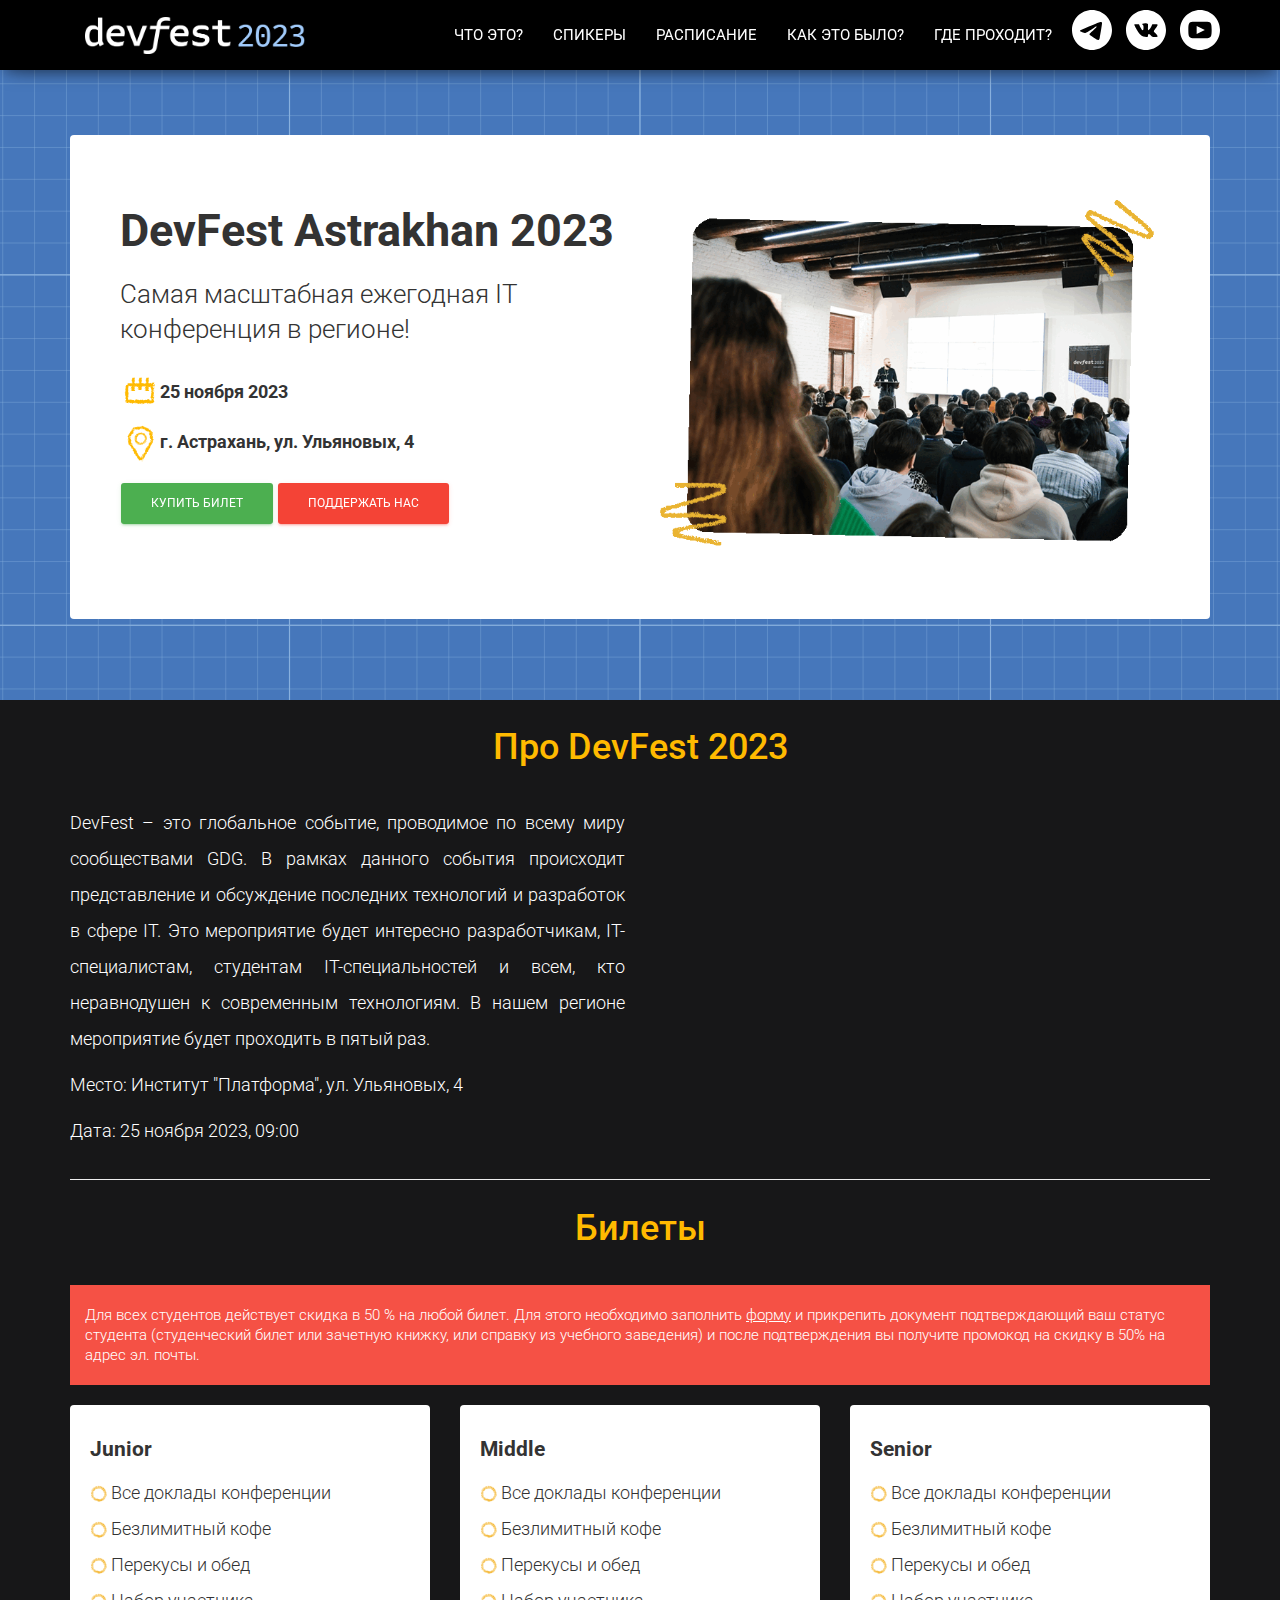
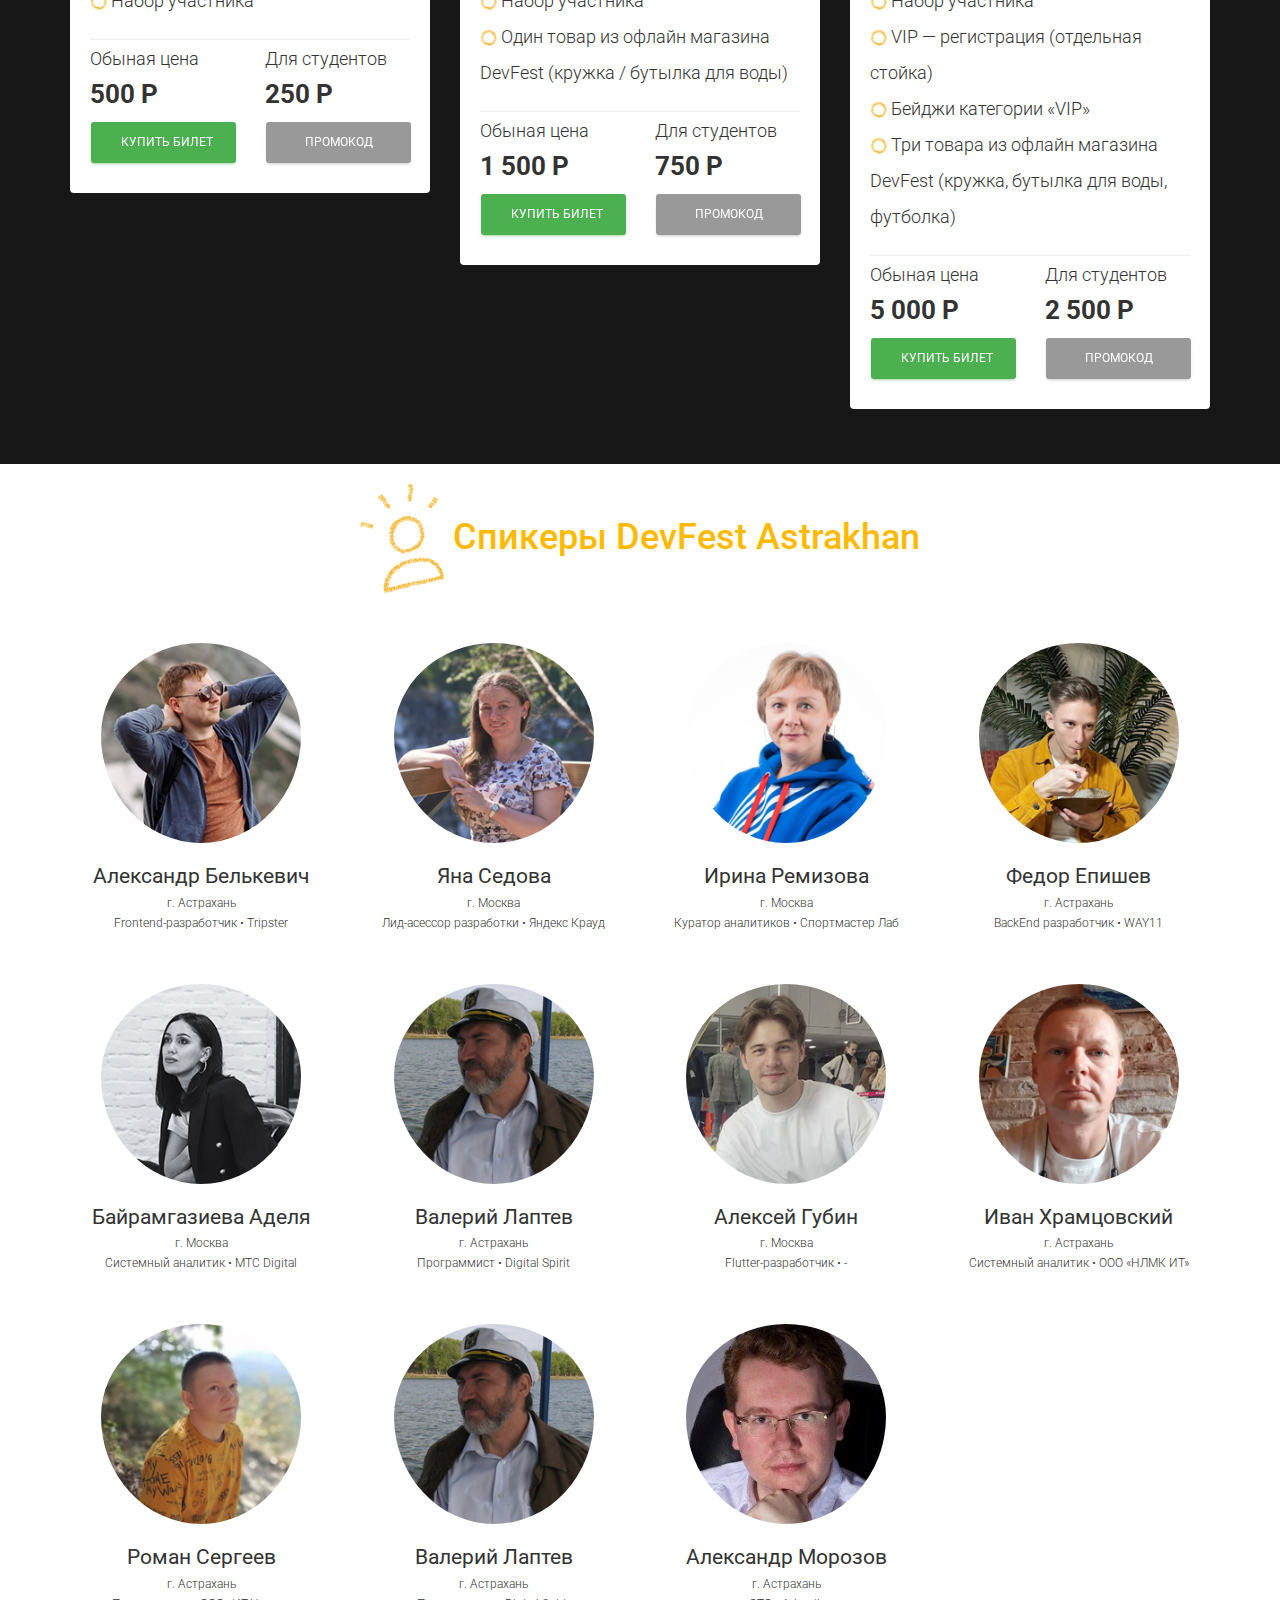
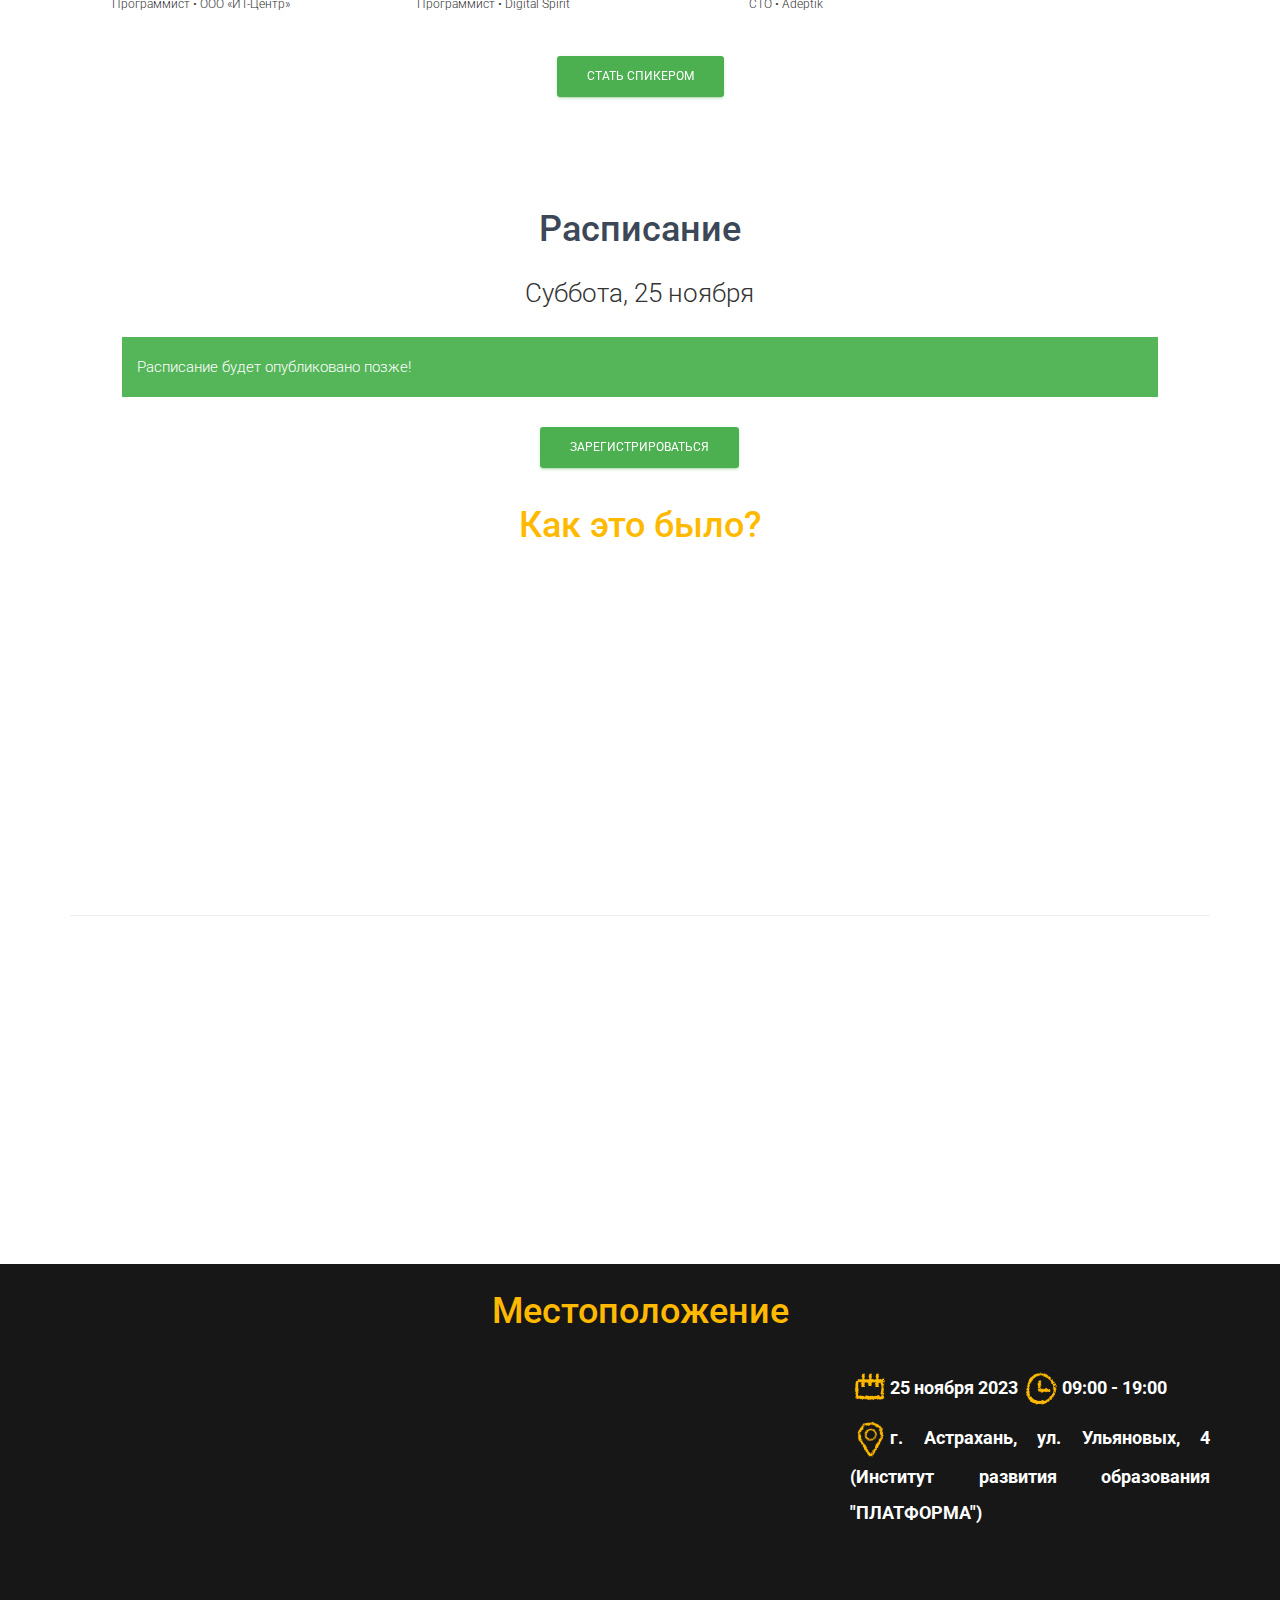
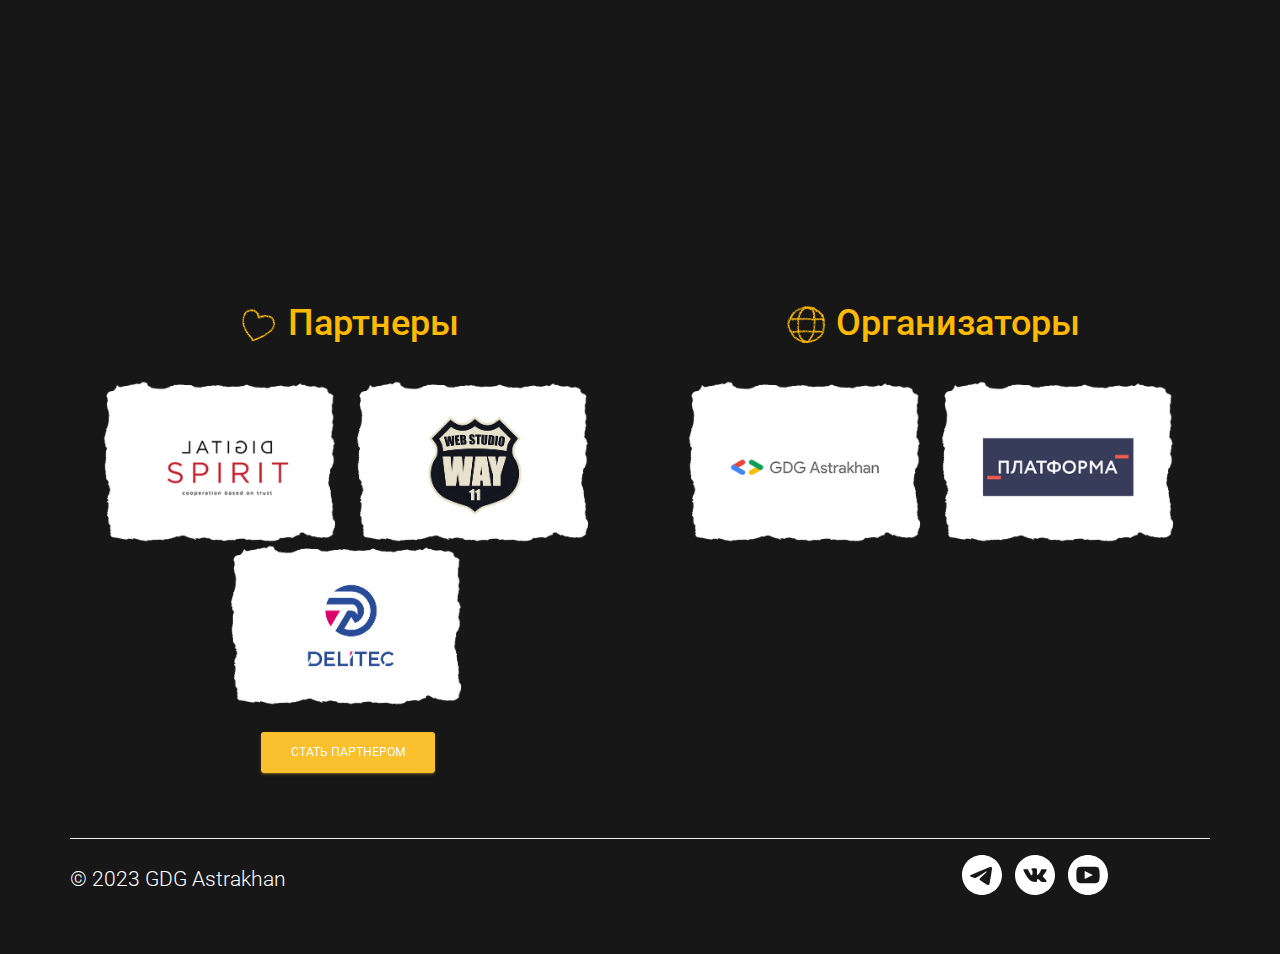
==== index.html @ 465f43df "init" ====
<!doctype html>
<html lang="ru">
   <head>
      <meta charset="utf-8" />
      <link rel="shortcut icon" sizes="32x32" href="assets/img/icons/favicon.ico">
      <meta http-equiv="X-UA-Compatible" content="IE=edge,chrome=1" />
      <meta http-equiv="Cache-Control" content="no-cache, no-store, must-revalidate" />
      <meta http-equiv="Pragma" content="no-cache" />
      <meta http-equiv="Expires" content="0" />
      <title>DevFest Astrakhan 2023 | GDG Astrakhan</title>
      <meta content='width=device-width, initial-scale=1.0, maximum-scale=1.0, user-scalable=0' name='viewport' />
      <!--     Fonts and icons     -->
      <link rel="stylesheet" href="https://fonts.googleapis.com/icon?family=Material+Icons" />
      <link rel="stylesheet" type="text/css" href="https://fonts.googleapis.com/css?family=Roboto:300,400,500,700" />
      <!-- CSS Files -->
      <link href="assets/css/bootstrap.min.css" rel="stylesheet" />
      <link href="assets/css/material-kit.css" rel="stylesheet"/>
      <link href="assets/css/style.css" rel="stylesheet" />

      <!-- Yandex.Metrika counter -->
      <script type="text/javascript" >
         (function(m,e,t,r,i,k,a){m[i]=m[i]||function(){(m[i].a=m[i].a||[]).push(arguments)};
         m[i].l=1*new Date();
         for (var j = 0; j < document.scripts.length; j++) {if (document.scripts[j].src === r) { return; }}
         k=e.createElement(t),a=e.getElementsByTagName(t)[0],k.async=1,k.src=r,a.parentNode.insertBefore(k,a)})
         (window, document, "script", "https://mc.yandex.ru/metrika/tag.js", "ym");

         ym(95310457, "init", {
              clickmap:true,
              trackLinks:true,
              accurateTrackBounce:true,
              webvisor:true
         });
      </script>
      <noscript><div><img src="https://mc.yandex.ru/watch/95310457" style="position:absolute; left:-9999px;" alt="" /></div></noscript>
      <!-- /Yandex.Metrika counter -->

   </head>
   <body class="index-page" data-spy="scroll" data-target="#navbar-example" data-offset="70">
      <!-- Navbar -->
      <nav class="navbar navbar-fixed-top" id="navbar-example">
         <div class="container">
            <div class="navbar-header">
               <button type="button" class="navbar-toggle" data-toggle="collapse" data-target="#navigation-index">
               <span class="sr-only">Toggle navigation</span>
               <span class="icon-bar"></span>
               <span class="icon-bar"></span>
               <span class="icon-bar"></span>
               </button>
               <div class="logo">
                  <a href=""><img src="assets/img/logo.png" style="width: 220px;"></a>
               </div>
            </div>
            <div class="collapse navbar-collapse" id="navigation-index">
               <ul class="nav navbar-nav navbar-right">
                  <li>
                     <a href="#about">
                     Что это?
                     </a>
                  </li>
                  <li>
                     <a href="#leaders">
                     Спикеры
                     </a>
                  </li>
                  <li>
                     <a href="#schedule">
                     Расписание
                     </a>
                  </li>
                  <li>
                     <a href="#videos">
                     Как это было?
                     </a>
                  </li>
                  <li>
                     <a href="#map">
                     Где проходит?
                     </a>
                  </li>
                  <li>
                    <div class="div-block-61 pull-right">
                           <div class="div-block-114">
                              <a href="https://t.me/GDGAstraNews" target="_blank" class="w-inline-block">
                              <img src="assets/img/telegram.svg" loading="lazy" alt="" class="image-69">
                              <div class="ripple-container"></div></a>
                              <a href="https://vk.com/gdgastra" target="_blank" class="w-inline-block">
                              <img src="assets/img/iconmonstr-vk-4.svg" loading="lazy" alt="" class="image-69">
                              </a>
                              <a href="https://www.youtube.com/@gdgastrakhan6594" target="_blank" class="w-inline-block">
                              <img src="assets/img/iconmonstr-youtube-9.svg" loading="lazy" alt="" class="image-69">
                              </a>
                           </div>
                        </div>
                  </li>
               </ul>
            </div>
         </div>
      </nav>
      <div class="wrapper">
         <div class="header header-filter" style="background-image: url('assets/img/bg2.svg');">
            <div class="container" style="padding-top: 15vh;">
               <div class="row">
                  <div class="col-md-12">
                     <div class="thumbnail thumbnail-mod speaker" style="padding: 50px; margin-bottom: 9vh;">
                        <div class="row">
                           <div class="col-md-6">
                              <h1><strong>DevFest Astrakhan 2023</strong></h1>
                              <h3 style="padding-bottom: 15px;">Самая масштабная ежегодная IT конференция в регионе!</h3>
                              <p><strong><img src="assets/img/icon_calendar.svg">25 ноября 2023</strong></p>
                              <p><strong><img src="assets/img/icon_spot.svg">г. Астрахань, ул. Ульяновых, 4</strong></p>
                              <a href="#ticket-block" class="btn btn-success">
                                 Купить билет
                                 <div class="ripple-container"></div>
                              </a>
                              <a href="https://www.tinkoff.ru/cf/8a2WhzeOTCn" target="_blank" class="btn btn-danger">
                                 Поддержать нас
                                 <div class="ripple-container"></div>
                              </a>
                           </div>
                           <div class="col-md-6">
                              <img src="assets/img/main.gif" class="img-responsive">
                           </div>
                        </div>
                     </div>
                  </div>
               </div>
            </div>
         </div>
         <div class="container-fluid bg-about">
            <div class="container">
               <div id="about">
                  <div class="row">
                     <div class="col-md-12 text-center">
                        <h2 class="title">Про DevFest 2023</h2>
                     </div>
                  </div>
                  <div class="row">
                     <div class="col-md-6 text-justify">
                        <p>DevFest – это глобальное событие, проводимое по всему миру сообществами GDG. В рамках данного события происходит представление и обсуждение последних технологий и разработок в сфере IT. Это мероприятие будет интересно разработчикам, IT-специалистам, студентам IT-специальностей и всем, кто неравнодушен к современным технологиям. В нашем регионе мероприятие будет проходить в пятый раз.
                        </p>
                        <p>Место: Институт "Платформа", ул. Ульяновых, 4</p>
                        <p>Дата: 25 ноября 2023, 09:00</p>
                     </div>
                     <div class="col-md-6 text-justify">
                        <div class="embed-responsive embed-responsive-16by9">
                           <iframe width="560" height="315" src="https://www.youtube.com/embed/Gou_5qTPzwI?si=dBpevFOiIeBZHfwG" title="YouTube video player" frameborder="0" allow="accelerometer; autoplay; clipboard-write; encrypted-media; gyroscope; picture-in-picture" allowfullscreen></iframe>
                        </div>
                     </div>
                  </div>
<hr>
                  <div class="row" id="ticket-block">
                     <div class="col-md-12 text-center">
                        <h2 class="title">Билеты</h2>
                     </div>
                  </div>


                  <div class="row">
                     <div class="col-md-12">
                        <div class="alert alert-danger" role="alert">
                          <span class="glyphicon glyphicon-exclamation-sign" aria-hidden="true"></span>
                          <span class="sr-only">Error:</span>
                          Для всех студентов действует скидка в 50 % на любой билет. Для этого необходимо заполнить <a href="#" style="text-decoration: underline !important;" data-toggle="modal" data-target="#staticBackdrop">форму</a> и прикрепить документ подтверждающий ваш статус студента (студенческий билет или зачетную книжку, или справку из учебного заведения) и после подтверждения вы получите промокод на скидку в 50% на адрес эл. почты.
                        </div> 
                     </div>
                  </div>

                  <div class="row">
                     <div class="col-md-4">
                        <div class="thumbnail thumbnail-mod ticket text-left">
                           <h4><strong>Junior</strong></h4>
                           <p><img src="assets/img/point.svg" loading="lazy" alt=""> Все доклады конференции</p>
                           <p><img src="assets/img/point.svg" loading="lazy" alt=""> Безлимитный кофе</p>
                           <p><img src="assets/img/point.svg" loading="lazy" alt=""> Перекусы и обед</p>
                           <p><img src="assets/img/point.svg" loading="lazy" alt=""> Набор участника</p>
                           <hr>
                           <div class="row">
                              <div class="col-md-6">
                                 <p>Обыная цена</p>
                                 <strong class="price">500 P </strong>
                                 <a href="#" onclick="showEventsNhForm('https://events.nethouse.ru/buy_tickets/83870')" class="btn btn-success btn-block">
                                 Купить билет
                                 <div class="ripple-container"></div>
                              </a>
                              </div>
                              <div class="col-md-6">
                                 <p>Для студентов</p>
                                 <strong class="price">250 P </strong>
                                 <a href="#" data-toggle="modal" data-target="#staticBackdrop" class="btn btn-default btn-block">
                                 Промокод
                                 <div class="ripple-container"></div>
                              </a>
                              </div>
                           </div> 
                        </div> 
                     </div>

                     <div class="col-md-4">
                        <div class="thumbnail thumbnail-mod ticket text-left">
                           <h4><strong>Middle</strong></h4>
                           <p><img src="assets/img/point.svg" loading="lazy" alt=""> Все доклады конференции</p>
                           <p><img src="assets/img/point.svg" loading="lazy" alt=""> Безлимитный кофе</p>
                           <p><img src="assets/img/point.svg" loading="lazy" alt=""> Перекусы и обед</p>
                           <p><img src="assets/img/point.svg" loading="lazy" alt=""> Набор участника</p>
                           <p><img src="assets/img/point.svg" loading="lazy" alt=""> Один товар из офлайн магазина DevFest (кружка / бутылка для воды)</p>
                           <hr>
                           <div class="row">
                              <div class="col-md-6">
                                 <p>Обыная цена</p>
                                 <strong class="price">1 500 P </strong>
                                 <a href="#" onclick="showEventsNhForm('https://events.nethouse.ru/buy_tickets/83870')" class="btn btn-success btn-block">
                                 Купить билет
                                 <div class="ripple-container"></div>
                              </a>
                              </div>
                              <div class="col-md-6">
                                 <p>Для студентов</p>
                                 <strong class="price">750 P </strong>
                                 <a href="#" data-toggle="modal" data-target="#staticBackdrop" class="btn btn-default btn-block">
                                 Промокод
                                 <div class="ripple-container"></div>
                              </a>
                              </div>
                           </div> 
                        </div> 
                     </div>

                     <div class="col-md-4">
                        <div class="thumbnail thumbnail-mod ticket text-left">
                           <h4><strong>Senior</strong></h4>
                           <p><img src="assets/img/point.svg" loading="lazy" alt=""> Все доклады конференции</p>
                           <p><img src="assets/img/point.svg" loading="lazy" alt=""> Безлимитный кофе</p>
                           <p><img src="assets/img/point.svg" loading="lazy" alt=""> Перекусы и обед</p>
                           <p><img src="assets/img/point.svg" loading="lazy" alt=""> Набор участника</p>
                           <p><img src="assets/img/point.svg" loading="lazy" alt=""> VIP — регистрация (отдельная стойка)</p>
                           <p><img src="assets/img/point.svg" loading="lazy" alt=""> Бейджи категории «VIP»</p>
                           <p><img src="assets/img/point.svg" loading="lazy" alt=""> Три товара из офлайн магазина DevFest (кружка, бутылка для воды, футболка)</p>
                           <hr>
                           <div class="row">
                              <div class="col-md-6">
                                 <p>Обыная цена</p>
                                 <strong class="price">5 000 P </strong>
                                 <a href="#" onclick="showEventsNhForm('https://events.nethouse.ru/buy_tickets/83870')" class="btn btn-success btn-block">
                                 Купить билет
                                 <div class="ripple-container"></div>
                              </a>
                              </div>
                              <div class="col-md-6">
                                 <p>Для студентов</p>
                                 <strong class="price">2 500 P </strong>
                                 <a href="#" data-toggle="modal" data-target="#staticBackdrop" class="btn btn-default btn-block">
                                 Промокод
                                 <div class="ripple-container"></div>
                              </a>
                              </div>
                           </div> 
                        </div> 
                     </div>
                  </div>
               </div>
            </div>
         </div>
         <div class="container-fluid bg-clr-cmd" style="background-image: url('assets/img/bg2.svg');">
            <div class="container">
               <div id="leaders">
                  <div class="row">
                     <div class="col-md-12 text-center">
                        <h2 class="title cmd"><img src="assets/img//Group.svg"> Спикеры DevFest Astrakhan</h2>
                     </div>
                  </div>
                  <div class="row">
                     <div class="col-md-3">
                        <div class="thumbnail thumbnail-mod speaker " speakerId="1">
                           <img src="assets/img/speakers/belkevich.jpg" class="img-circle cmd-img">
                           <div class="caption text-center">
                              <h4>Александр Белькевич</h4>
                              <small>г. Астрахань</small> <br>
                              <small>Frontend-разработчик • Tripster</small>
                           </div>
                        </div>
                     </div>
                     <div class="col-md-3">
                        <div class="thumbnail thumbnail-mod speaker" speakerId="10">
                           <img src="assets/img/speakers/sedova.jpg" class="img-circle cmd-img">
                           <div class="caption text-center">
                              <h4>Яна Седова</h4>
                              <small>г. Москва</small> <br>
                              <small>Лид-асессор разработки • Яндекс Крауд</small>
                           </div>
                        </div>
                     </div>
                     <div class="col-md-3">
                        <div class="thumbnail thumbnail-mod speaker" speakerId="0">
                           <img src="assets/img/speakers/remizova.jpg" class="img-circle cmd-img">
                           <div class="caption text-center">
                              <h4>Ирина Ремизова</h4>
                              <small>г. Москва</small> <br>
                              <small>Куратор аналитиков • Спортмастер Лаб</small>
                           </div>
                        </div>
                     </div>                   
                     <div class="col-md-3">
                        <div class="thumbnail thumbnail-mod speaker" speakerId="7">
                           <img src="assets/img/speakers/fedor.jpg" class="img-circle cmd-img">
                           <div class="caption text-center">
                              <h4>Федор Епишев</h4>
                              <small>г. Астрахань</small> <br>
                              <small>BackEnd разработчик • WAY11</small>
                           </div>
                        </div>
                     </div>                    
                  </div>

                  <div class="row">               
                     <div class="col-md-3">
                        <div class="thumbnail thumbnail-mod speaker" speakerId="6">
                           <img src="assets/img/speakers/adelya.jpg" class="img-circle cmd-img">
                           <div class="caption text-center">
                              <h4>Байрамгазиева Аделя</h4>
                              <small>г. Москва</small> <br>
                              <small>Системный аналитик • МТС Digital</small>
                           </div>
                        </div>
                     </div>
                     <div class="col-md-3">
                        <div class="thumbnail thumbnail-mod speaker" speakerId="5">
                           <img src="assets/img/speakers/laptev.png" class="img-circle cmd-img">
                           <div class="caption text-center">
                              <h4>Валерий Лаптев</h4>
                              <small>г. Астрахань</small> <br>
                              <small>Программист • Digital Spirit</small>
                           </div>
                        </div>
                     </div>
                     <div class="col-md-3">
                        <div class="thumbnail thumbnail-mod speaker" speakerId="2">
                           <img src="assets/img/speakers/alex2.jpg" class="img-circle cmd-img">
                           <div class="caption text-center">
                              <h4>Алексей Губин</h4>
                              <small>г. Москва</small> <br>
                              <small>Flutter-разработчик • -</small>
                           </div>
                        </div>
                     </div>

                     <div class="col-md-3">
                        <div class="thumbnail thumbnail-mod speaker" speakerId="9">
                           <img src="assets/img/speakers/ivan_hr.jpg" class="img-circle cmd-img">
                           <div class="caption text-center">
                              <h4>Иван Храмцовский</h4>
                              <small>г. Астрахань</small> <br>
                              <small>Cистемный аналитик • ООО «НЛМК ИТ»</small>
                           </div>
                        </div>
                     </div>
                  </div>
                  <div class="row">
                     <div class="col-md-3">
                        <div class="thumbnail thumbnail-mod speaker" speakerId="3">
                           <img src="assets/img/speakers/sergeev.jpg" class="img-circle cmd-img">
                           <div class="caption text-center">
                              <h4>Роман Сергеев</h4>
                              <small>г. Астрахань</small> <br>
                              <small>Программист • ООО «ИТ-Центр»</small>
                           </div>
                        </div>
                     </div>

                      <div class="col-md-3">
                        <div class="thumbnail thumbnail-mod speaker" speakerId="4">
                           <img src="assets/img/speakers/laptev.png" class="img-circle cmd-img">
                           <div class="caption text-center">
                              <h4>Валерий Лаптев</h4>
                              <small>г. Астрахань</small> <br>
                              <small>Программист • Digital Spirit</small>
                           </div>
                        </div>
                     </div>

                     <div class="col-md-3">
                        <div class="thumbnail thumbnail-mod speaker" speakerId="8">
                           <img src="assets/img/speakers/alex.jpg" class="img-circle cmd-img">
                           <div class="caption text-center">
                              <h4>Александр Морозов</h4>
                              <small>г. Астрахань</small> <br>
                              <small>CTO • Adeptik</small>
                           </div>
                        </div>
                     </div>
                  </div>
               </div>
            </div>
            <div class="row">
               <div class="col-md-12 text-center">
                  <a  href="https://forms.gle/WfBfWdUJZWAkVNEj9" target="_blank" class="btn btn-success text-center">
                     Стать спикером
                     <div class="ripple-container"></div>
                  </a>
               </div>
            </div>
         </div>
         <div class="container-fluid">
            <div class="row">
               <div class="col-md-10 col-md-offset-1">
                  <div id="schedule">
                     <div class="row">
                        <div class="col-md-12 text-center">
                           <h2 class="title" style="padding-bottom: 0px;">Расписание</h2>
                           <h3 style="padding-bottom: 15px;">Суббота, 25 ноября</h3>
                        </div>
                     </div>
                     <div class="row">
                        <div class="col-md-12 schedule-info">
                           <div class="table-responsive">
                              <div class="alert alert-success" role="alert">
                                 Расписание будет опубликовано позже!
                              </div>
                              <!-- <table class="table table-bordered">
                                 <thead>
                                    <tr>
                                       <th></th>
                                       <th class="text-center col-md-6">Hard skills</th>
                                       <th class="text-center col-md-6">Soft skills</th>
                                    </tr>
                                 </thead>
                                 <tbody>
                                    <tr>
                                       <th scope="row">09:00</th>
                                       <td colspan="2" class="text-center"><strong>Регистрация участников, приветственный кофе-брейк, знакомство и общение</strong></td>
                                    </tr>
                                    <tr>
                                       <th scope="row">10:00</th>
                                       <td colspan="2" class="text-center"><strong>Официальное открытие GDG DevFest Astrakhan 2022. Приветственные слова организаторов, партнёров и спонсоров.</strong></td>
                                    </tr>
                                    <tr>
                                       <th scope="row">10:15</th>
                                       <td colspan="2" class="text-center"><strong>Keynote</strong></td>
                                    </tr>
                                    <tr>
                                       <th scope="row">11:00</th>
                                       <td>
                                          <strong>Почему современные языки программирования - отстой и как это исправить.</strong> 
                                          <hr>
                                          <small>Александр Морозов | CTO,Adeptik</small>
                                       </td>
                                       <td>
                                          <strong>Тимлид. Начало.</strong> 
                                          <hr>
                                          <small>Александр Устиченко | Руководитель группы, Тинькофф Центр Разработки<small>
                                       </td>
                                    </tr>
                                    <tr>
                                       <th scope="row">11:50</th>
                                       <td>
                                          <strong>Cloud-Native разработка и SRE:  Зачем и почему.</strong> 
                                          <hr>
                                          <small>Павел Мамонтов & Дмитрий Алёхин | Главный Архитектор, Digital Spirit & Solution Architect, Digital Spirit</small>
                                       </td>
                                       <td>
                                          <strong>Рынок ИТ в России: что происходит и чего ждать?!</strong> 
                                          <hr>
                                          <small>Илья Фридман | Коммерческий директор (CEO), Digital Spirit<small>
                                       </td>
                                    </tr>
                                    <tr>
                                       <th scope="row">12:35</th>
                                       <td colspan="2" class="text-center"><strong>Обед</strong></td>
                                    </tr>
                                    <tr>
                                       <th scope="row">13:10</th>
                                       <td>
                                          <strong>Утечки памяти в .NET или как не стрельнуть себе в ногу?</strong> 
                                          <hr>
                                          <small>Юрий Яровой | Senior .NET developer, PARMA Technologies Group</small>
                                       </td>
                                       <td>
                                          <strong>Готовим новых юнитов: опыт найма и онбординга.</strong> 
                                          <hr>
                                          <small>Кирилл Левченко | Руководитель группы, Ozon<small>
                                       </td>
                                    </tr>
                                    <tr>
                                       <th scope="row">14:00</th>
                                       <td>
                                          <strong>AOT-компиляция в .NET или почему раньше времени не всегда плохо?</strong> 
                                          <hr>
                                          <small>Игорь Мурзаев | Fullstack разработчик, Мобильные сервисы </small>
                                       </td>
                                       <td>
                                          <strong>Мотивация: кого, когда, как?</strong> 
                                          <hr>
                                          <small>Екатерина Горбачева | Hr менеджер, Компании БЕСТ<small>
                                       </td>
                                    </tr>
                                    <tr>
                                       <th scope="row">14:45</th>
                                       <td colspan="2" class="text-center"><strong>Кофе-брейк</strong></td>
                                    </tr>
                                    <tr>
                                       <th scope="row">15:00</th>
                                       <td>
                                          <strong>Изменение сознания от web2 до web3.</strong> 
                                          <hr>
                                          <small>Ольга Брыкова | Frontend-разработчик, SoftClub</small>
                                       </td>
                                       <td>
                                          <strong>Пан или пропал: выжимаем из вуза максимум или уходим никем.</strong> 
                                          <hr>
                                          <small>Загидин Селимов | Программист, МЕС-Технологии<small>
                                       </td>
                                    </tr>
                                    <tr>
                                       <th scope="row">15:50</th>
                                       <td>
                                          <strong>Джентельменский набор Flutter-разработчика.</strong>
                                          <hr>
                                          <small>Алексей Губин | Flutter-разработчик, Appfox</small>
                                       </td>
                                       <td>
                                          <strong>Эффективные коммуникации. Как общаться с программистами, если ты – не программист? </strong>
                                          <hr>
                                          <small>Елена Куренная | Руководитель отдела маркетинга, Mediaaгенство СОСТАВ<small>
                                       </td>
                                    </tr>
                                    <tr>
                                       <th scope="row">16:40</th>
                                       <td colspan="2" class="text-center">
                                          <strong>Закрытие конференции.</strong> 
                                          <hr>
                                          <small>Подведение итогов конференции GDG DevFest Astrakhan 2022!</small>
                                       </td>
                                    </tr>
                                    <tr>
                                       <th scope="row">17:00</th>
                                       <td colspan="2" class="text-center">
                                          <strong>Afterparty & Networking</strong> 
                                          <hr>
                                          <small>Afterparty - отличный повод, чтобы повеселиться и познакомиться с новыми людьми</small>
                                       </td>
                                    </tr>
                                 </tbody>
                                 </table> -->
                           </div>
                        </div>
                     </div>
                     <div class="row">
                        <div class="col-md-12 text-center">
                           <a href="#" data-toggle="modal" data-target="#staticBackdrop" class="btn btn-success">
                              Зарегистрироваться
                              <div class="ripple-container"></div>
                           </a>
                        </div>
                        <hr>
                     </div>
                  </div>
               </div>
            </div>
         </div>
         <div class="container-fluid bg-clr-cmd" style="background-image: url('assets/img/bg2.svg');">
            <div id="videos" class="container">
               <div class="row">
                  <div class="col-md-12 text-center">
                     <h2 class="title cmd">Как это было?</h2>
                  </div>
               </div>
               <div class="row">
                  <div class="col-md-6 text-center">
                     <!-- 16:9 aspect ratio -->
                     <div class="embed-responsive embed-responsive-16by9">
                        <iframe class="embed-responsive-item" src="https://www.youtube.com/embed/l4B7quyHBwQ"></iframe>
                     </div>
                  </div>
                  <div class="col-md-6 text-center">
                     <!-- 16:9 aspect ratio -->
                     <div class="embed-responsive embed-responsive-16by9">
                        <iframe class="embed-responsive-item" src="https://www.youtube.com/embed/emzBBBOgFsg"></iframe>
                     </div>
                  </div>
               </div>
               <hr>
               <div class="row">
                  <div class="col-md-6 text-center">
                     <!-- 16:9 aspect ratio -->
                     <div class="embed-responsive embed-responsive-16by9">
                        <iframe class="embed-responsive-item" src="https://vk.com/video_ext.php?oid=-160444032&id=456239027&hash=e8a87cee05c59abc&hd=2" allow="autoplay; encrypted-media; fullscreen; picture-in-picture;" frameborder="0" allowfullscreen></iframe>
                     </div>
                  </div>
                  <div class="col-md-6 text-center">
                     <!-- 16:9 aspect ratio -->
                     <div class="embed-responsive embed-responsive-16by9">
                        <iframe class="embed-responsive-item" src="https://www.youtube.com/embed/I4_p4ffPZfA"></iframe>
                     </div>
                  </div>
               </div>
            </div>
         </div>
         <div class="container-fluid bg-about">
            <div class="container">
               <div id="map">
                  <div class="row">
                     <div class="col-md-12 text-center">
                        <h2 class="title">Местоположение</h2>
                     </div>
                  </div>
                  <div class="row">
                     <div class="col-md-8 text-justify">
                        <iframe src="https://www.google.com/maps/embed/v1/place?q=place_id:ChIJZSCQtIMFqUER9zTV7DOEgyk&key=AIzaSyDNVE5HrujeBammcbZ-upDEA2xp_qkxzzA" width="100%" height="466" frameborder="0" style="border:0" allowfullscreen></iframe>
                     </div>
                     <div class="col-md-4 text-justify">
                        <p><strong><img src="assets/img/icon_calendar.svg">25 ноября 2023</strong> <strong><img src="assets/img/icon_time.svg">09:00 - 19:00</strong></p>
                        <p><strong><img src="assets/img/icon_spot.svg">г. Астрахань, ул. Ульяновых, 4 (Институт развития образования "ПЛАТФОРМА")</strong></p>
                     </div>
                  </div>
               </div>
            </div>
         </div>
         <div class="container-fluid bg-about">
            <div class="container">
               <div id="partners">
                  <div class="row">
                     <div class="col-md-6 text-center">
                        <h2 class="title"><img src="assets/img/icon_heart.svg"> Партнеры</h2>
                        <a href="http://digital-spirit.ru/" target="_blank">
                           <img src="assets/img/partners/ds.png" class="img-responsive partner" alt="Responsive image">
                        </a>
                        <a href="https://studioway11.com" target="_blank">
                           <img src="assets/img/partners/way11.png" class="img-responsive partner" alt="Responsive image">
                        </a>
                        <a href="http://delitec.ru/" target="_blank">
                        <img src="assets/img/partners/delitec.png" class="img-responsive partner" alt="Responsive image">
                        </a>
                        <br><a href="assets/devfest.pdf" target="_blank" class="btn btn-warning text-center" style="margin-top: 25px;">
                           Стать партнером
                           <div class="ripple-container"></div>
                        </a>
                     </div>
                     <div class="col-md-6 text-center">
                        <h2 class="title"><img src="assets/img/icon_world.svg"> Организаторы</h2>
                        <a href="http://gdgastra.ru/" target="_blank">
                        <img src="assets/img/gdg.png" class="img-responsive partner">
                        </a>
                        <a href="https://platforma.institute/" target="_blank">
                        <img src="assets/img/platforma.png" class="img-responsive partner" alt="Responsive image">
                        </a>
                     </div>
                  </div>
               </div>
            </div>
         </div>
         <div class="container-fluid bg-about">
            <div class="container">
               <hr>
               <footer class="footer">
                  <div class="row">
                     <div class="col-md-3">
                        <h4>© 2023 GDG Astrakhan</h4>
                     </div>
                     <div class="col-md-8">
                        <div class="div-block-61 pull-right">
                           <div class="div-block-114">
                              <a href="https://t.me/GDGAstraNews" target="_blank" class="w-inline-block">
                              <img src="assets/img/telegram.svg" loading="lazy" alt="" class="image-69" />
                              </a>
                              <a href="https://vk.com/gdgastra" target="_blank" class="w-inline-block">
                              <img src="assets/img/iconmonstr-vk-4.svg" loading="lazy" alt="" class="image-69" />
                              </a>
                              <a href="https://www.youtube.com/@gdgastrakhan6594" target="_blank" class="w-inline-block">
                              <img src="assets/img/iconmonstr-youtube-9.svg" loading="lazy" alt="" class="image-69" />
                              </a>
                           </div>
                        </div>
                     </div>
                  </div>
               </footer>
            </div>
         </div>
      </div>
   </body>
   <!-- Modal -->
   <div class="modal fade" id="staticBackdrop" data-backdrop="static" data-keyboard="false" tabindex="-1" aria-labelledby="staticBackdropLabel" aria-hidden="true">
      <div class="modal-dialog modal-md">
         <div class="modal-content">
            <div class="modal-header">
               <strong id="staticBackdropLabel">Форма для получения промокода на DevFest 2023</strong>
               <button type="button" class="close" data-dismiss="modal" aria-label="Close">
               <span aria-hidden="true">&times;</span>
               </button>
            </div>
            <div class="modal-body">
               <!--<div class="alert alert-danger" role="alert">
                  Регистрация закрыта в связи с поступлением большого количества заявок!
                  </div> -->
                  <div class="row">
                     <div class="col-md-12">
                        <div class="alert alert-danger" role="alert">
                          <span class="glyphicon glyphicon-exclamation-sign" aria-hidden="true"></span>
                          <span class="sr-only">Error:</span>
                          Для всех студентов действует скидка в 50 % на любой билет. Для этого необходимо заполнить данную форму и прикрепить документ подтверждающий ваш статус студента (студенческий билет или зачетную книжку, или справку из учебного заведения) и после подтверждения вы получите промокод на скидку в 50% на адрес эл. почты.
                        </div> 
                     </div>
                  </div>
               <script src="https://yastatic.net/s3/frontend/forms/_/embed.js"></script>
               <iframe src="https://forms.yandex.ru/u/65327f7e2530c230036587ee/?iframe=1" frameborder="0" name="ya-form-65327f7e2530c230036587ee" width="100%"></iframe>
            </div>
         </div>
      </div>
   </div>


   <!-- Modal -->
   <div class="modal fade" id="speakerModal" data-backdrop="static" data-keyboard="false" tabindex="-1" aria-labelledby="speakerModalLabel" aria-hidden="true">
      <div class="modal-dialog modal-md">
         <div class="modal-content">
            <div class="modal-header">
               <strong id="staticBackdropLabel">Информация о докладе</strong>
               <button type="button" class="close" data-dismiss="modal" aria-label="Close">
               <span aria-hidden="true">&times;</span>
               </button>
            </div>
            <div class="modal-body">
                <div class="row">
                  <div class="col-md-6">
                   <img id="speakerPhoto" class="img-responsive img-circle" src="https://thumb.tildacdn.com/tild3361-3764-4761-a231-363833326664/-/resize/460x/-/format/webp/_.jpeg">
                  </div>

                  <div class="col-md-6">
                     <h4 id="speakerName"></h4>
                     <small id="speakerCompany"></small>
                 </div>
               </div>
               <h4 id="reportName"></h4>
               <hr>
               <div id="reportDesctiption" class="text-justify"></div>
            </div>
         </div>
      </div>
   </div>

   <!--   Core JS Files   -->
   <script src="assets/js/jquery.min.js" type="text/javascript"></script>
   <script src="assets/js/bootstrap.min.js" type="text/javascript"></script>
   <script src="assets/js/material.min.js"></script>
   <!-- Control Center for Material Kit: activating the ripples, parallax effects, scripts from the example pages etc -->
   <script src="assets/js/material-kit.js" type="text/javascript"></script>
   <script src="assets/js/script.js" type="text/javascript"></script>
   <script src="https://events.nethouse.ru/assets/js/popup-form.js"></script>
</html>
---- assets/css/style.css ----
body {
  position: relative;
}
.header-filter:after {
    background-color: transparent;
}

.alert {
    font-size: 15px;
}

.alert.alert-info {
    background-color: #4a8af4;
}

.logo{
    margin-top: 12px;
    padding-left: 15px;
}

.index-page .brand {
  margin-top: 21vh;
}

.logo img {
  display: inline-block;
  margin-top:-5px;
}

.wrapper > .header {
  background-attachment: fixed;
}

.thumbnail-mod{
	border: 1px solid black;
	max-width: 33.33;
}

h2{
  padding-bottom: 20px;
  padding-top: 10px;
}

.cmd{
  color: #ffba00;
}

.slk{
  height: 50px;
}

.slk2{
  height: 30px;
  width: 72.5px;
}

.label-mod{
  background-color: white;
  color: black;
  text-transform: none;
  font-style: italic;
  font-weight: 600;
}

.vk{
  padding: 5px 5px;
}

h6{
  text-transform: none;
}

a{
  text-transform: none;
}

.thumbnail {
  border: 0;
}

.cmd-img{
  width: 200px;
  padding-top: 15px;
}

.navbar .navbar-nav > li > a {
  font-size: 15px;
}

.schedule-info p{
  color: #fff;
  font-size: 18px;
  line-height: 1.2em;
}

.schedule-day {
  font-size: 35px;
    color: #fff;
    line-height: 1.3em;
}

p{
  font-size: 18px;
  line-height: 2em;
}

.track-img{
  width: 200px;
}

hr{
  margin-bottom: 0;
}

.container-fluid{
  margin-top: 40px;
}

#schedule{
  border-radius: 4px;
}

.bg-clr-cmd{
  background-size: inherit;
  background-attachment: fixed;
  padding-bottom: 35px;
  margin-top: 0px;
}

a:hover{
  text-decoration: none;
}

.partner{
  max-width: 250px;
  display: inline-block;
}

.ticket {
  padding: 20px; 
  color: #333;
}

.ticket p {
  padding-bottom: 0px;
  margin-bottom: 0px;
}

.badge-warning {
  background-color: #ffba00;
}

.ticket .price {
  font-size: 1.825em;
  line-height: 1.4em;
  margin: 20px 0 10px;
}

.badge {
  border: none;
  border-radius: 3px;
  padding: 6px 15px;
  margin: 10px 1px;
  font-weight: 400;
  letter-spacing: 0;
  will-change: box-shadow, transform;
  transition: box-shadow 0.2s cubic-bezier(0.4, 0, 1, 1), background-color 0.2s cubic-bezier(0.4, 0, 0.2, 1);
}

.contacts{
  margin-top: 40px;
}

.logo > span {
  color: #fff; 
  font-size: 20px; 
  font-weight: normal;
}

.caption > a > .slk {
    height: 40px;
}

.caption > a {
    padding: 0px 5px !important;
}

h4, .h4 {
    font-size: 1.5em;
}

.info-partners a {
  display:inline-block;
  padding: 0px 2em;
}

.navbar, .navbar.navbar-default {
    background-color: #000;
}

a, a:hover, a:focus {
  text-decoration: none !important;
  color: #4379d4;
}

li {
  font-size: 16px;
  line-height: 1.7em;
}

.caption > h4 {
  margin-bottom: 0px;
  font-weight: bolder;
}

.caption > p {
    font-size: 14px;
    line-height: 1.42857143;
}

.title {
  padding-top: 30px;
  padding-bottom: 30px;
}

tr {
    color: #3C4858;
    font-size: 18px;
    line-height: 1.2em;
  }

.cmd-green {
  background-color: #00ab47;
  padding-bottom: 90px;
}

.close {
    font-size: 21px;
}

#staticBackdropLabel {
      font-family: "Roboto", "Helvetica", "Arial", sans-serif;
    font-weight: 400;
    line-height: 1.5em;
    font-size: 16px;
}

.wrapper > .header {
    background-size: inherit;
}

.bg-about {
  background-color: #171718;
    margin-top: 0px;
    color: #fff;
    padding-bottom: 35px;
}

.bg-about h2{
    color: #ffba00;
}

.div-block-114 a{
  padding: 5px;
}

.div-block-114 img{
  width: 40px;
}

h1, .h1 {
  font-size: 3.2em;
}

h2.title {
  margin-bottom: 0px;
  padding-top: 0px;
}

.speaker {
  cursor: pointer;
}

#reportName, #speakerName, #speakerCompany {
  font-weight: 600;
}
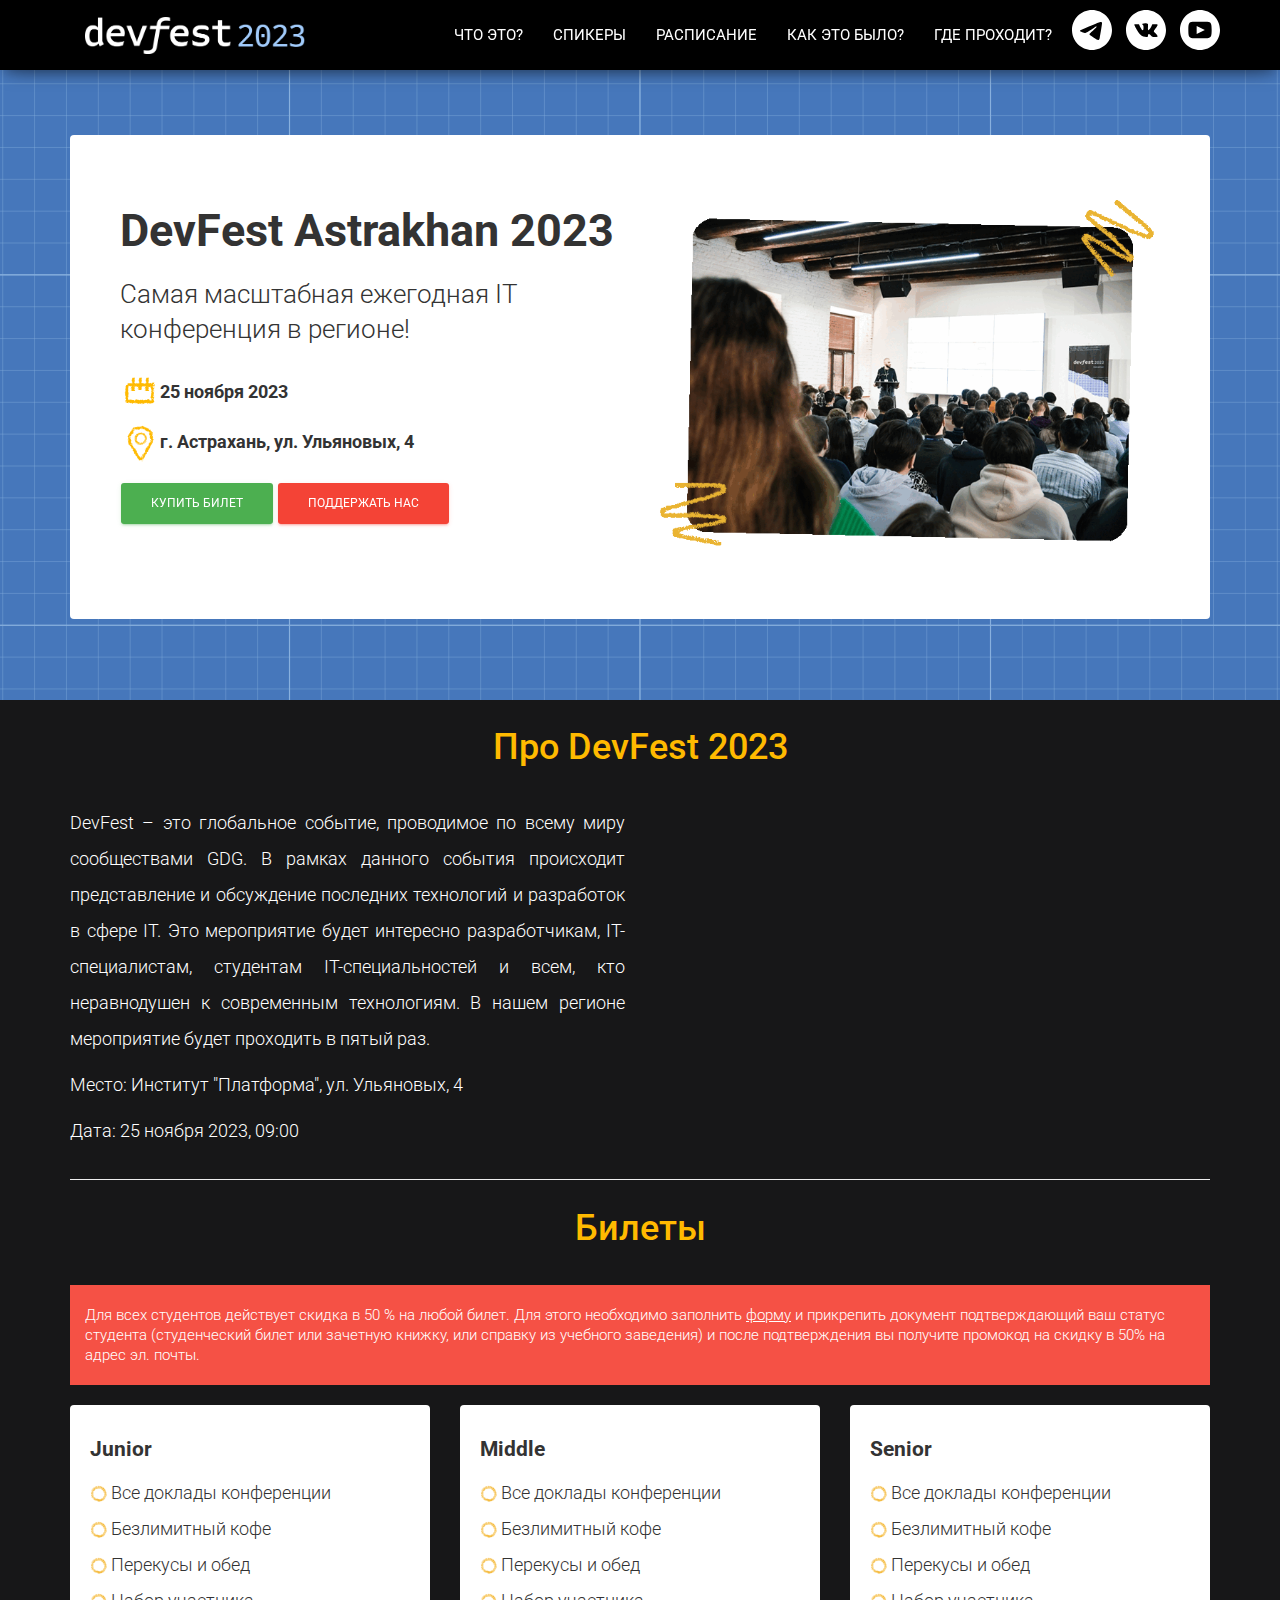
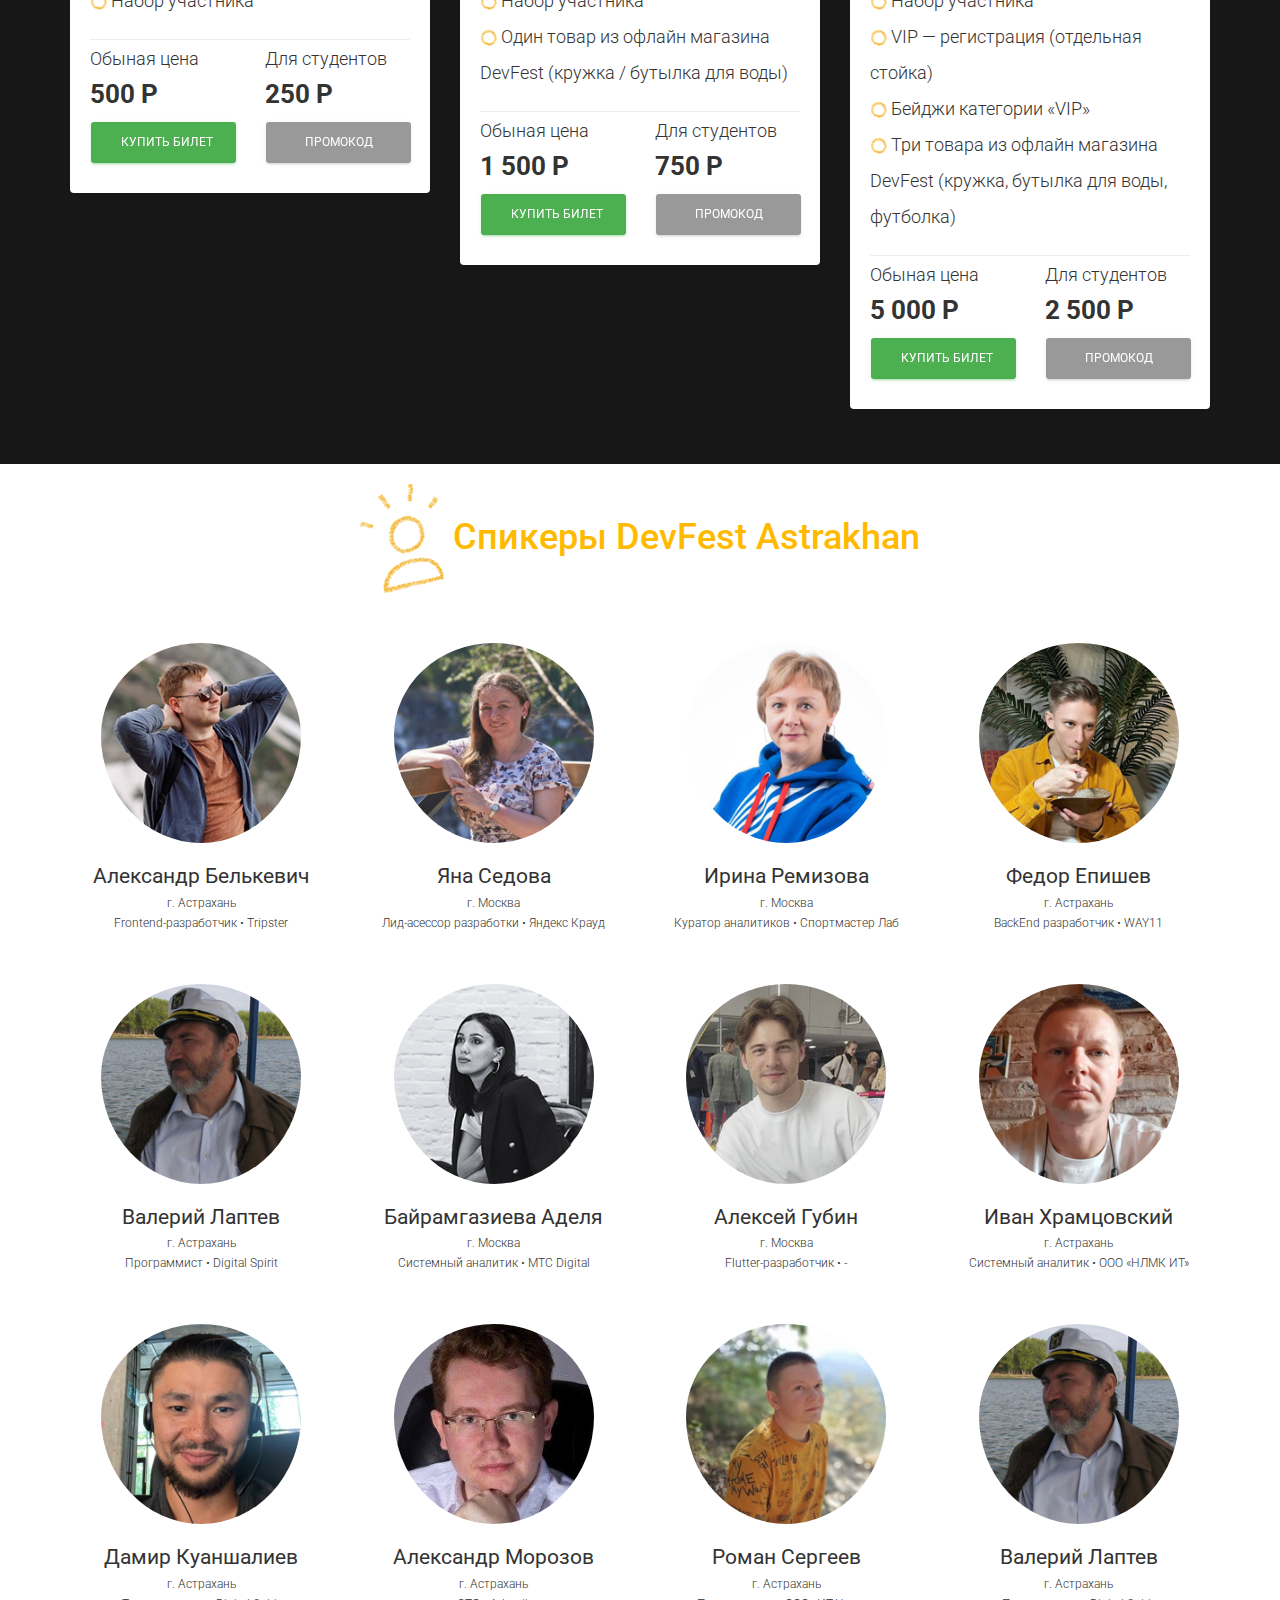
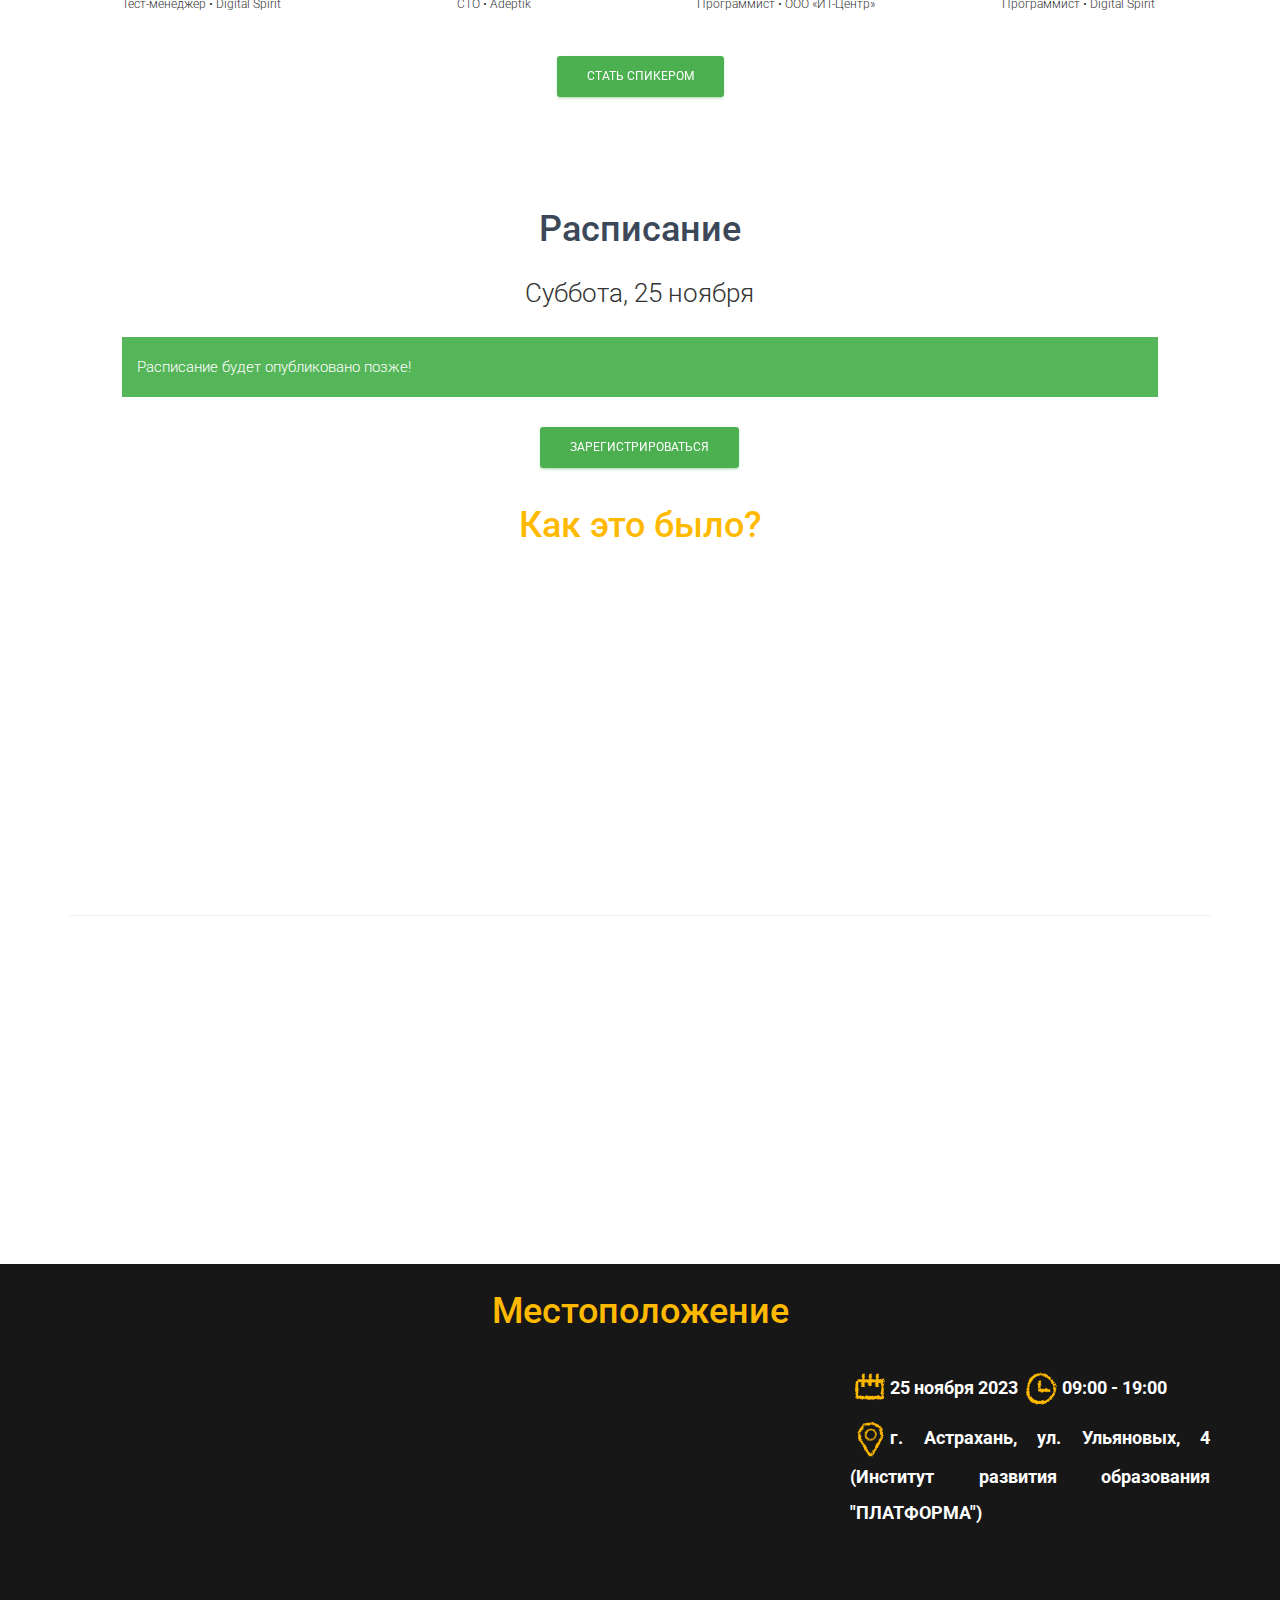
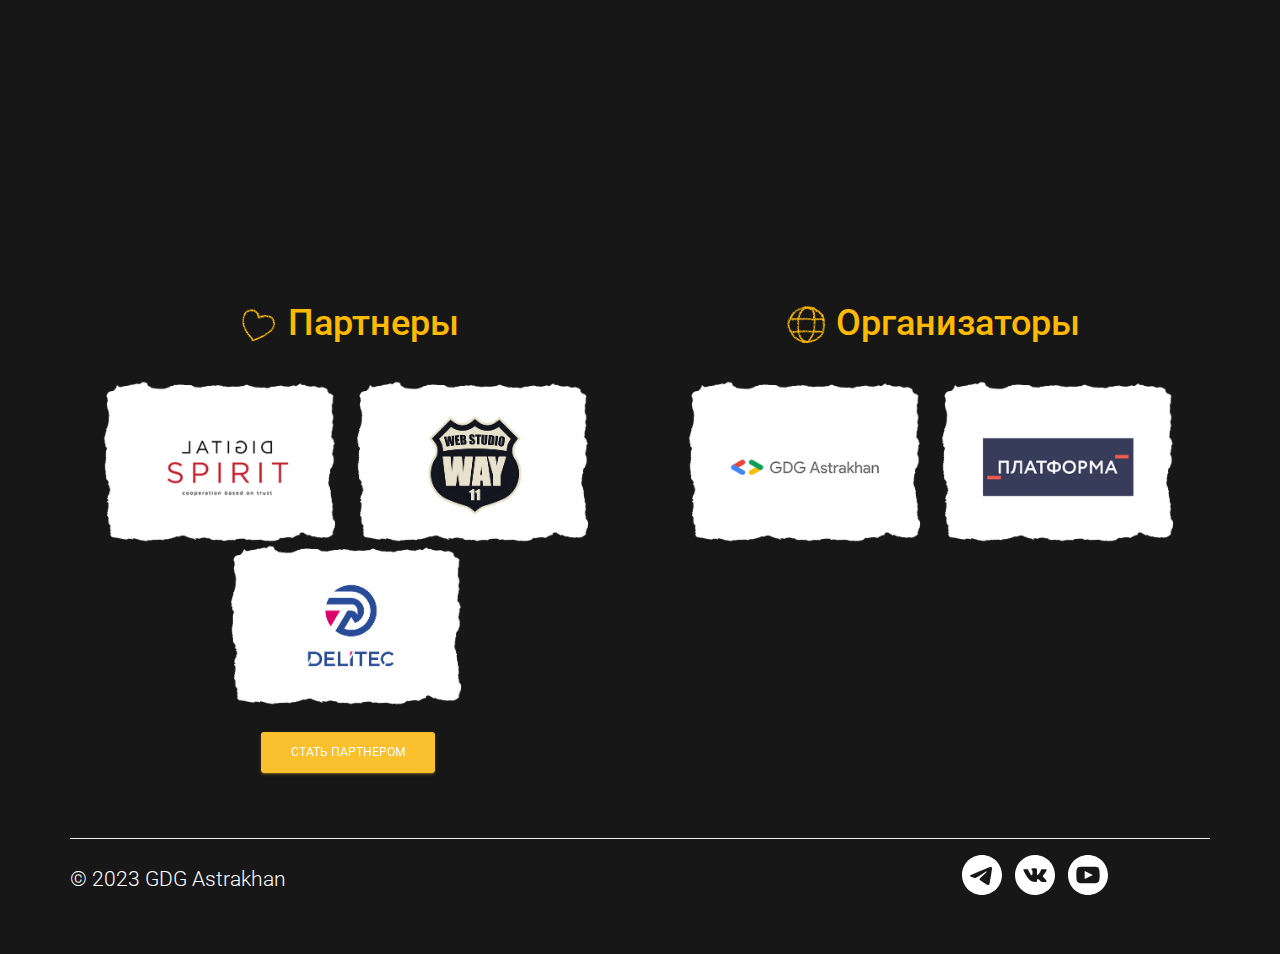
==== commit 31fc9f14: "111" ====
--- a/index.html
+++ b/index.html
@@ -314,6 +314,16 @@
 
                   <div class="row">               
                      <div class="col-md-3">
+                        <div class="thumbnail thumbnail-mod speaker" speakerId="4">
+                           <img src="assets/img/speakers/laptev.png" class="img-circle cmd-img">
+                           <div class="caption text-center">
+                              <h4>Валерий Лаптев</h4>
+                              <small>г. Астрахань</small> <br>
+                              <small>Программист • Digital Spirit</small>
+                           </div>
+                        </div>
+                     </div>
+                     <div class="col-md-3">
                         <div class="thumbnail thumbnail-mod speaker" speakerId="6">
                            <img src="assets/img/speakers/adelya.jpg" class="img-circle cmd-img">
                            <div class="caption text-center">
@@ -324,67 +334,68 @@
                         </div>
                      </div>
                      <div class="col-md-3">
+                        <div class="thumbnail thumbnail-mod speaker" speakerId="2">
+                           <img src="assets/img/speakers/alex2.jpg" class="img-circle cmd-img">
+                           <div class="caption text-center">
+                              <h4>Алексей Губин</h4>
+                              <small>г. Москва</small> <br>
+                              <small>Flutter-разработчик • -</small>
+                           </div>
+                        </div>
+                     </div>
+
+                     <div class="col-md-3">
+                        <div class="thumbnail thumbnail-mod speaker" speakerId="9">
+                           <img src="assets/img/speakers/ivan_hr.jpg" class="img-circle cmd-img">
+                           <div class="caption text-center">
+                              <h4>Иван Храмцовский</h4>
+                              <small>г. Астрахань</small> <br>
+                              <small>Cистемный аналитик • ООО «НЛМК ИТ»</small>
+                           </div>
+                        </div>
+                     </div>
+                  </div>
+                  <div class="row">
+                     <div class="col-md-3">
+                        <div class="thumbnail thumbnail-mod speaker" speakerId="11">
+                           <img src="assets/img/speakers/kushaliev.jpg" class="img-circle cmd-img">
+                           <div class="caption text-center">
+                              <h4>Дамир Куаншалиев</h4>
+                              <small>г. Астрахань</small> <br>
+                              <small>Тест-менеджер • Digital Spirit</small>
+                           </div>
+                        </div>
+                     </div>
+                     <div class="col-md-3">
+                        <div class="thumbnail thumbnail-mod speaker" speakerId="8">
+                           <img src="assets/img/speakers/alex.jpg" class="img-circle cmd-img">
+                           <div class="caption text-center">
+                              <h4>Александр Морозов</h4>
+                              <small>г. Астрахань</small> <br>
+                              <small>CTO • Adeptik</small>
+                           </div>
+                        </div>
+                     </div>
+       
+
+                     <div class="col-md-3">
+                        <div class="thumbnail thumbnail-mod speaker" speakerId="3">
+                           <img src="assets/img/speakers/sergeev.jpg" class="img-circle cmd-img">
+                           <div class="caption text-center">
+                              <h4>Роман Сергеев</h4>
+                              <small>г. Астрахань</small> <br>
+                              <small>Программист • ООО «ИТ-Центр»</small>
+                           </div>
+                        </div>
+                     </div>
+
+                     <div class="col-md-3">
                         <div class="thumbnail thumbnail-mod speaker" speakerId="5">
                            <img src="assets/img/speakers/laptev.png" class="img-circle cmd-img">
                            <div class="caption text-center">
                               <h4>Валерий Лаптев</h4>
                               <small>г. Астрахань</small> <br>
                               <small>Программист • Digital Spirit</small>
-                           </div>
-                        </div>
-                     </div>
-                     <div class="col-md-3">
-                        <div class="thumbnail thumbnail-mod speaker" speakerId="2">
-                           <img src="assets/img/speakers/alex2.jpg" class="img-circle cmd-img">
-                           <div class="caption text-center">
-                              <h4>Алексей Губин</h4>
-                              <small>г. Москва</small> <br>
-                              <small>Flutter-разработчик • -</small>
-                           </div>
-                        </div>
-                     </div>
-
-                     <div class="col-md-3">
-                        <div class="thumbnail thumbnail-mod speaker" speakerId="9">
-                           <img src="assets/img/speakers/ivan_hr.jpg" class="img-circle cmd-img">
-                           <div class="caption text-center">
-                              <h4>Иван Храмцовский</h4>
-                              <small>г. Астрахань</small> <br>
-                              <small>Cистемный аналитик • ООО «НЛМК ИТ»</small>
-                           </div>
-                        </div>
-                     </div>
-                  </div>
-                  <div class="row">
-                     <div class="col-md-3">
-                        <div class="thumbnail thumbnail-mod speaker" speakerId="3">
-                           <img src="assets/img/speakers/sergeev.jpg" class="img-circle cmd-img">
-                           <div class="caption text-center">
-                              <h4>Роман Сергеев</h4>
-                              <small>г. Астрахань</small> <br>
-                              <small>Программист • ООО «ИТ-Центр»</small>
-                           </div>
-                        </div>
-                     </div>
-
-                      <div class="col-md-3">
-                        <div class="thumbnail thumbnail-mod speaker" speakerId="4">
-                           <img src="assets/img/speakers/laptev.png" class="img-circle cmd-img">
-                           <div class="caption text-center">
-                              <h4>Валерий Лаптев</h4>
-                              <small>г. Астрахань</small> <br>
-                              <small>Программист • Digital Spirit</small>
-                           </div>
-                        </div>
-                     </div>
-
-                     <div class="col-md-3">
-                        <div class="thumbnail thumbnail-mod speaker" speakerId="8">
-                           <img src="assets/img/speakers/alex.jpg" class="img-circle cmd-img">
-                           <div class="caption text-center">
-                              <h4>Александр Морозов</h4>
-                              <small>г. Астрахань</small> <br>
-                              <small>CTO • Adeptik</small>
                            </div>
                         </div>
                      </div>
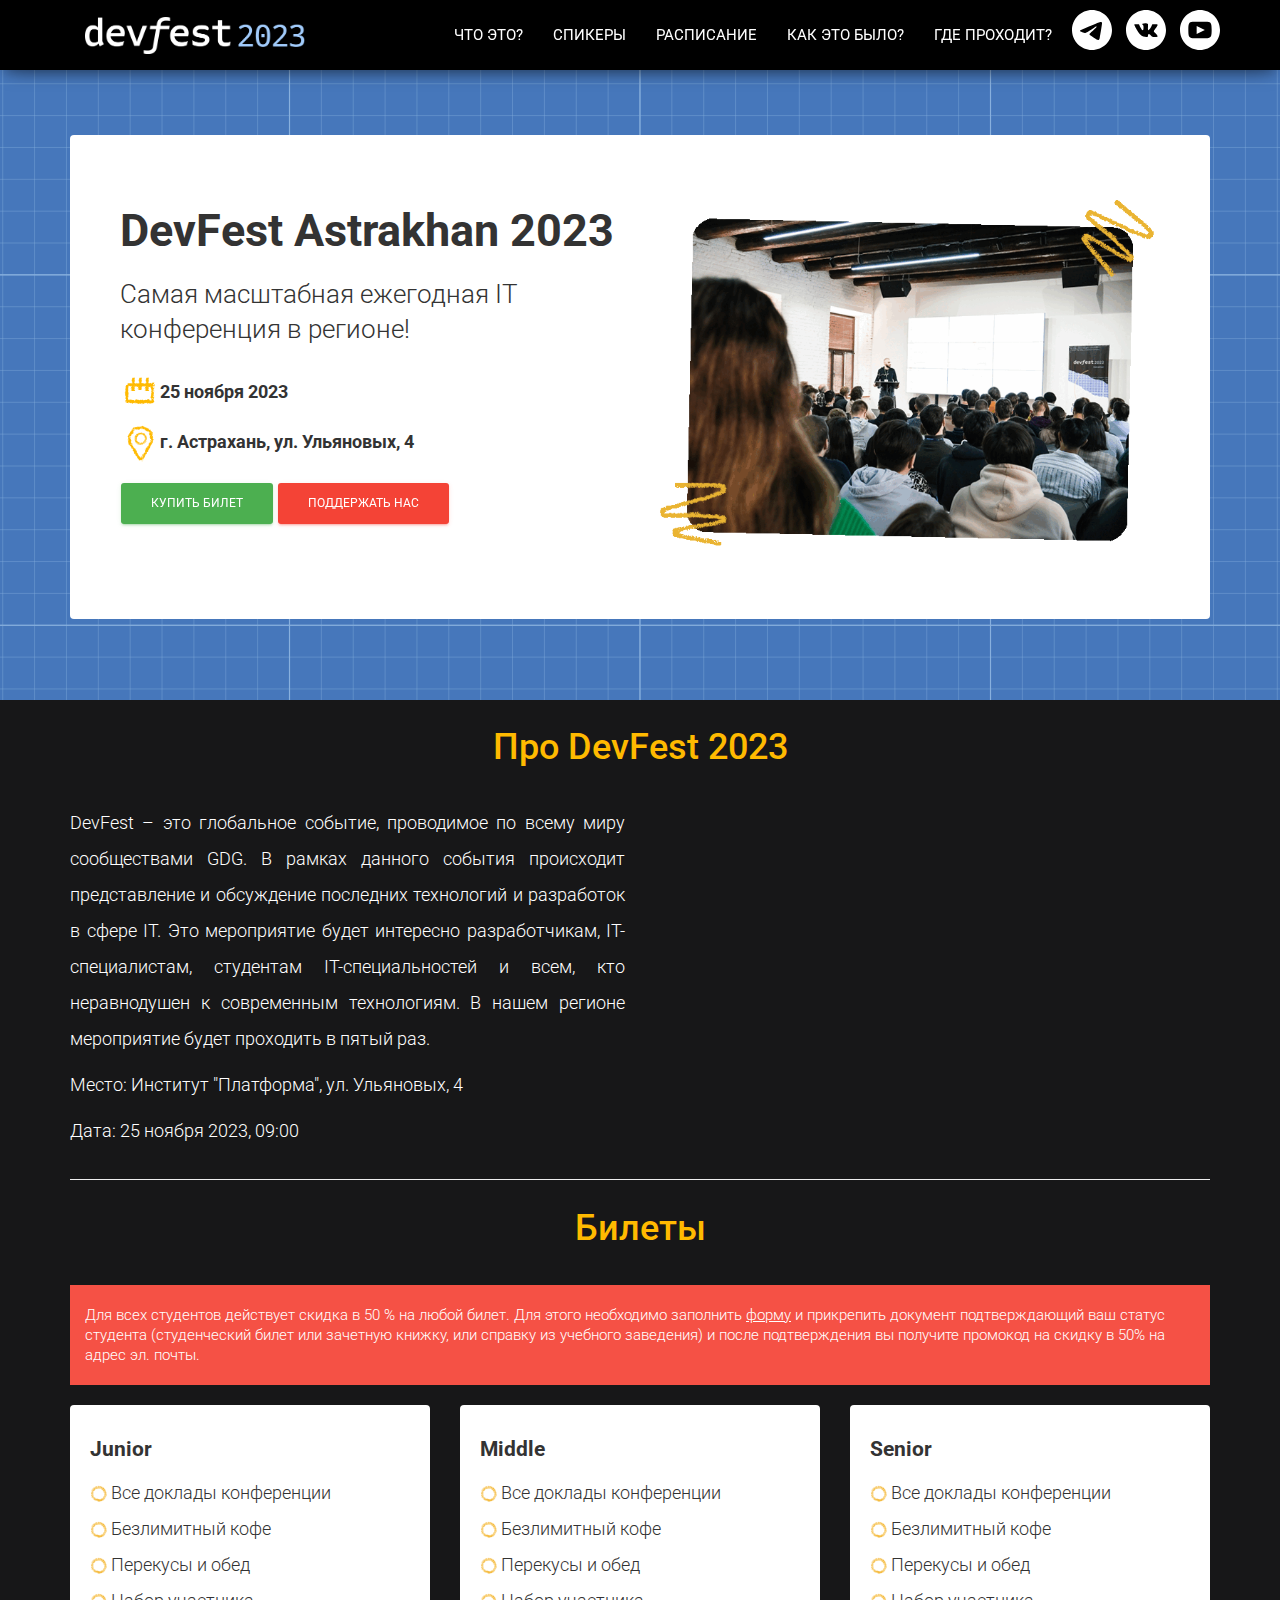
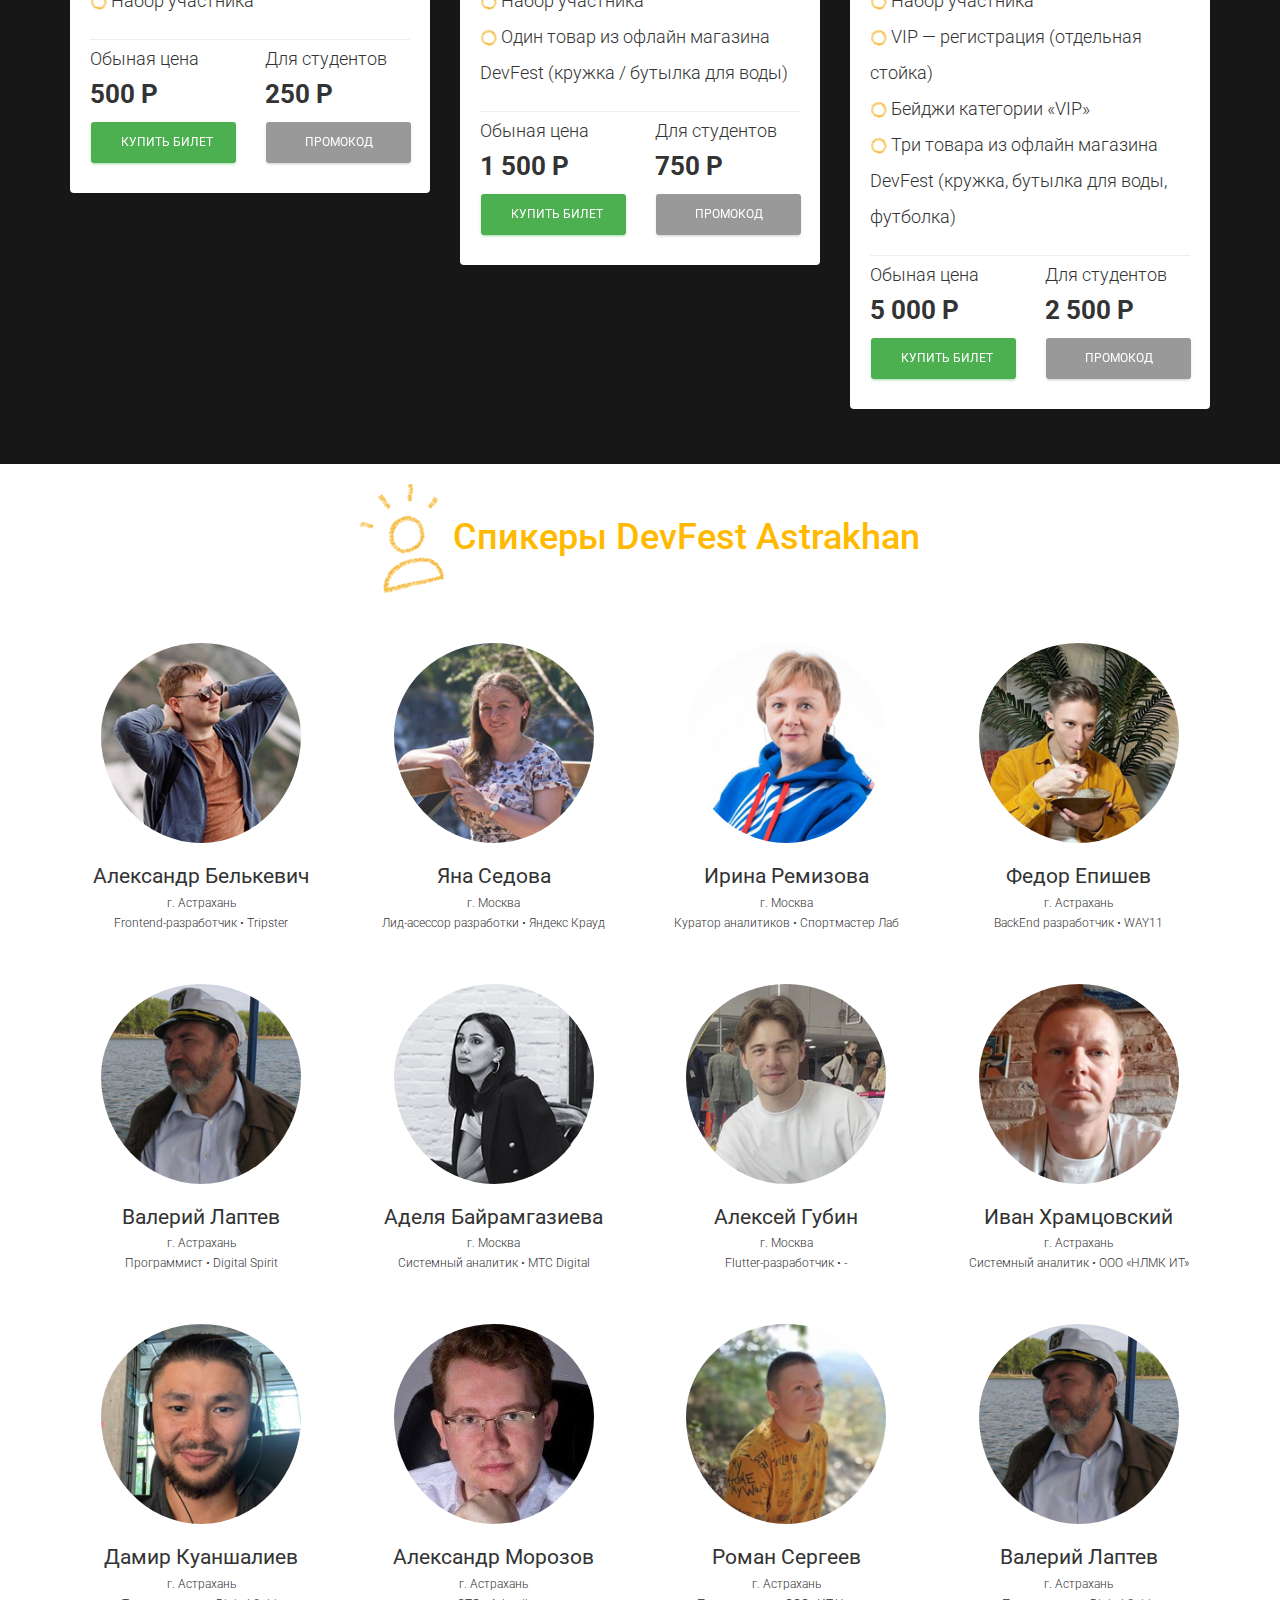
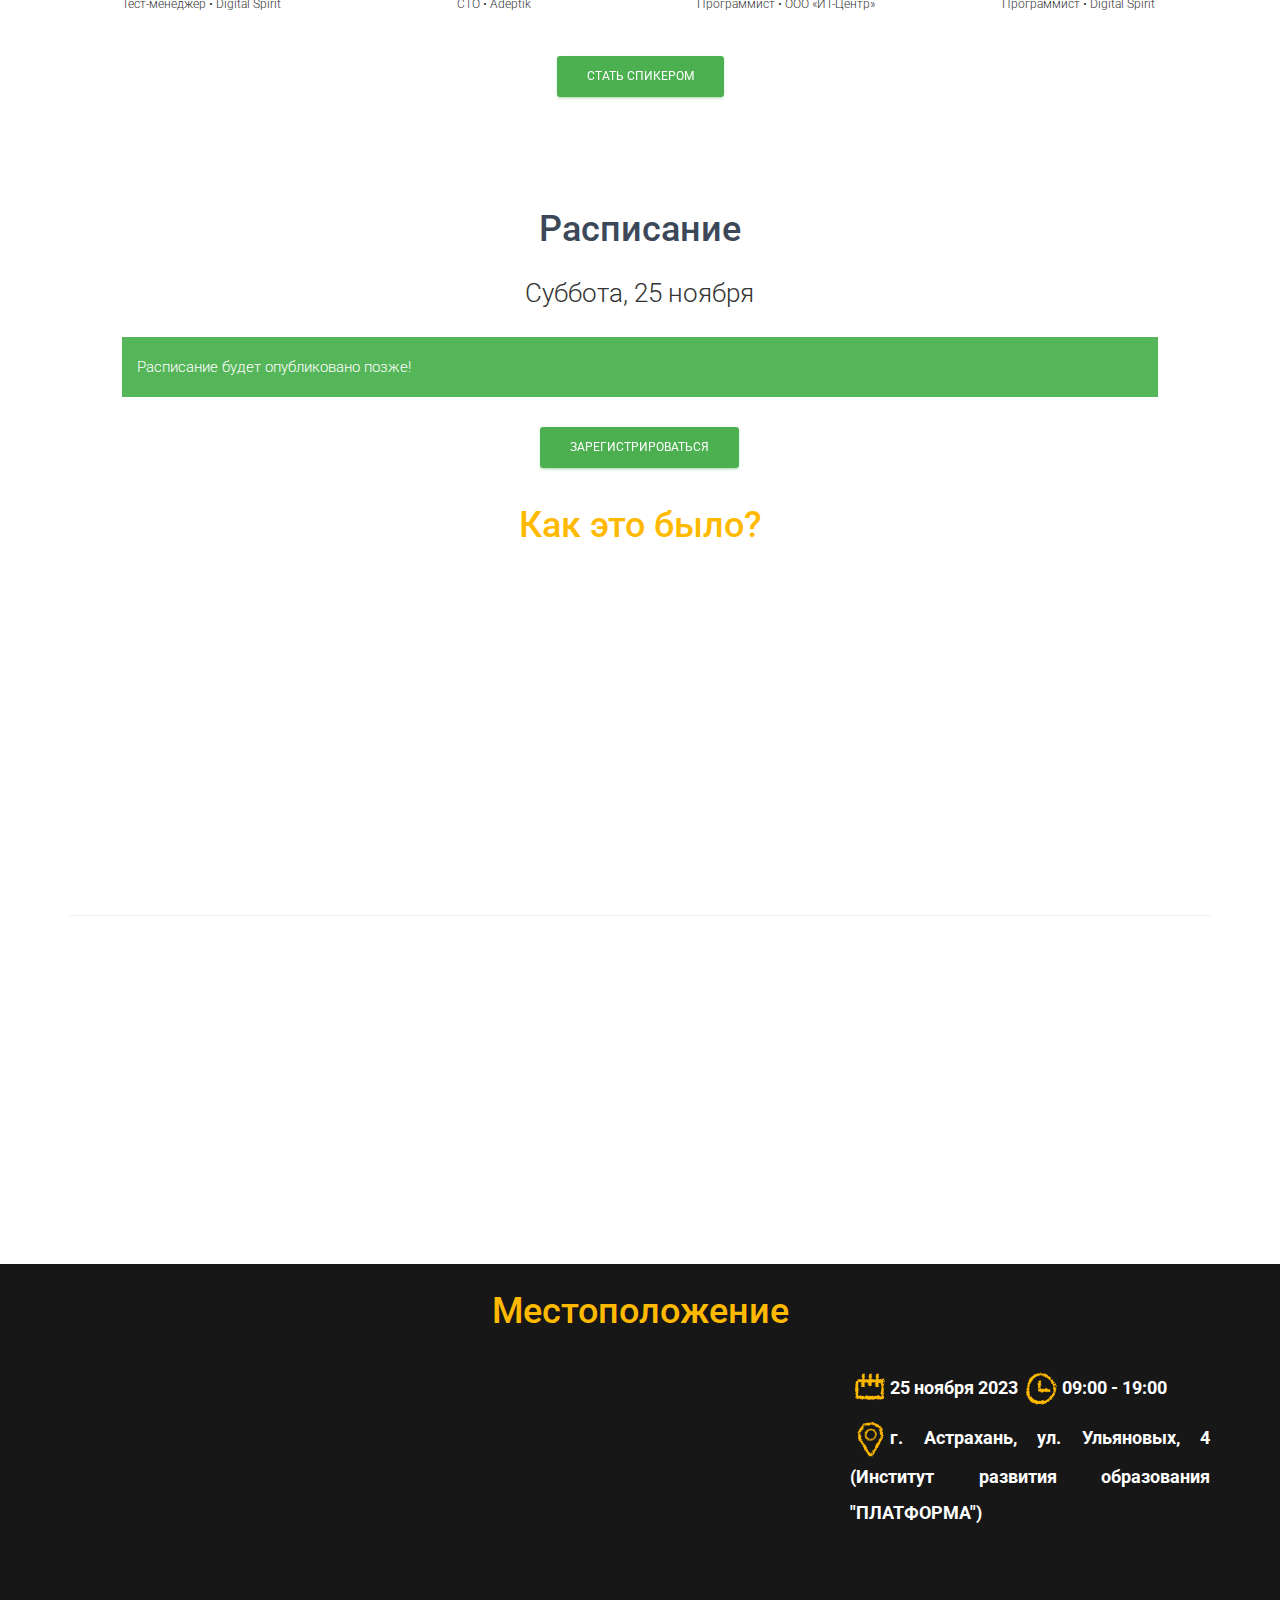
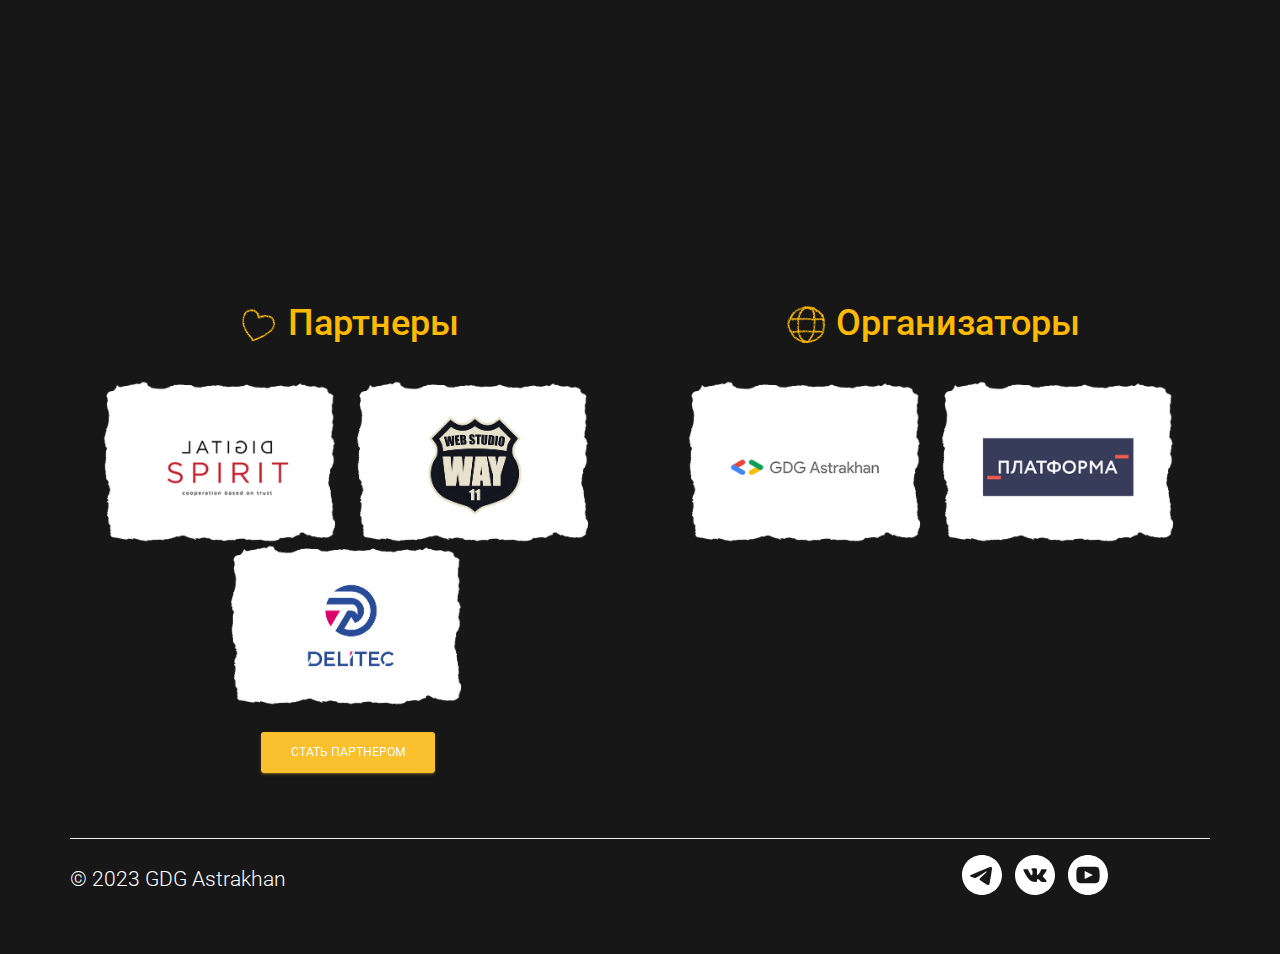
==== commit aa9dd6ad: "Update index.html" ====
--- a/index.html
+++ b/index.html
@@ -327,7 +327,7 @@
                         <div class="thumbnail thumbnail-mod speaker" speakerId="6">
                            <img src="assets/img/speakers/adelya.jpg" class="img-circle cmd-img">
                            <div class="caption text-center">
-                              <h4>Байрамгазиева Аделя</h4>
+                              <h4>Аделя Байрамгазиева</h4>
                               <small>г. Москва</small> <br>
                               <small>Системный аналитик • МТС Digital</small>
                            </div>
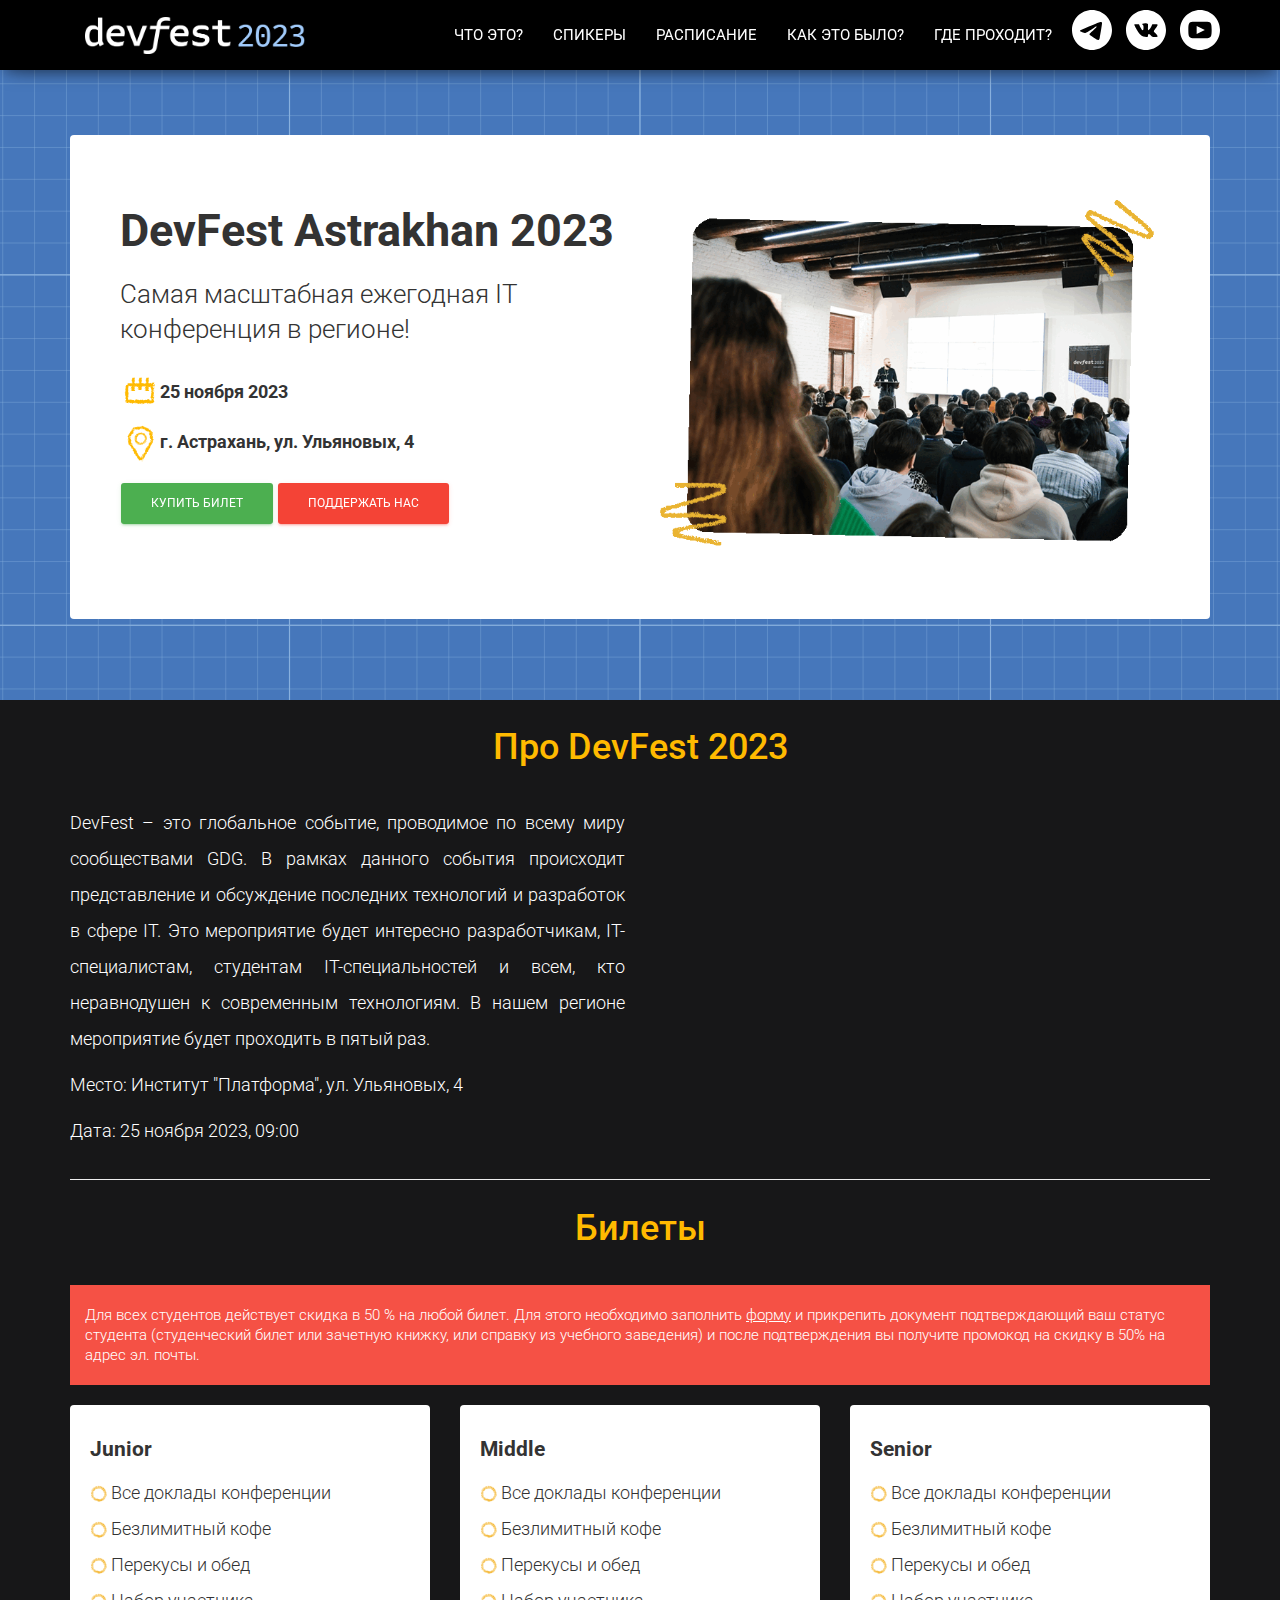
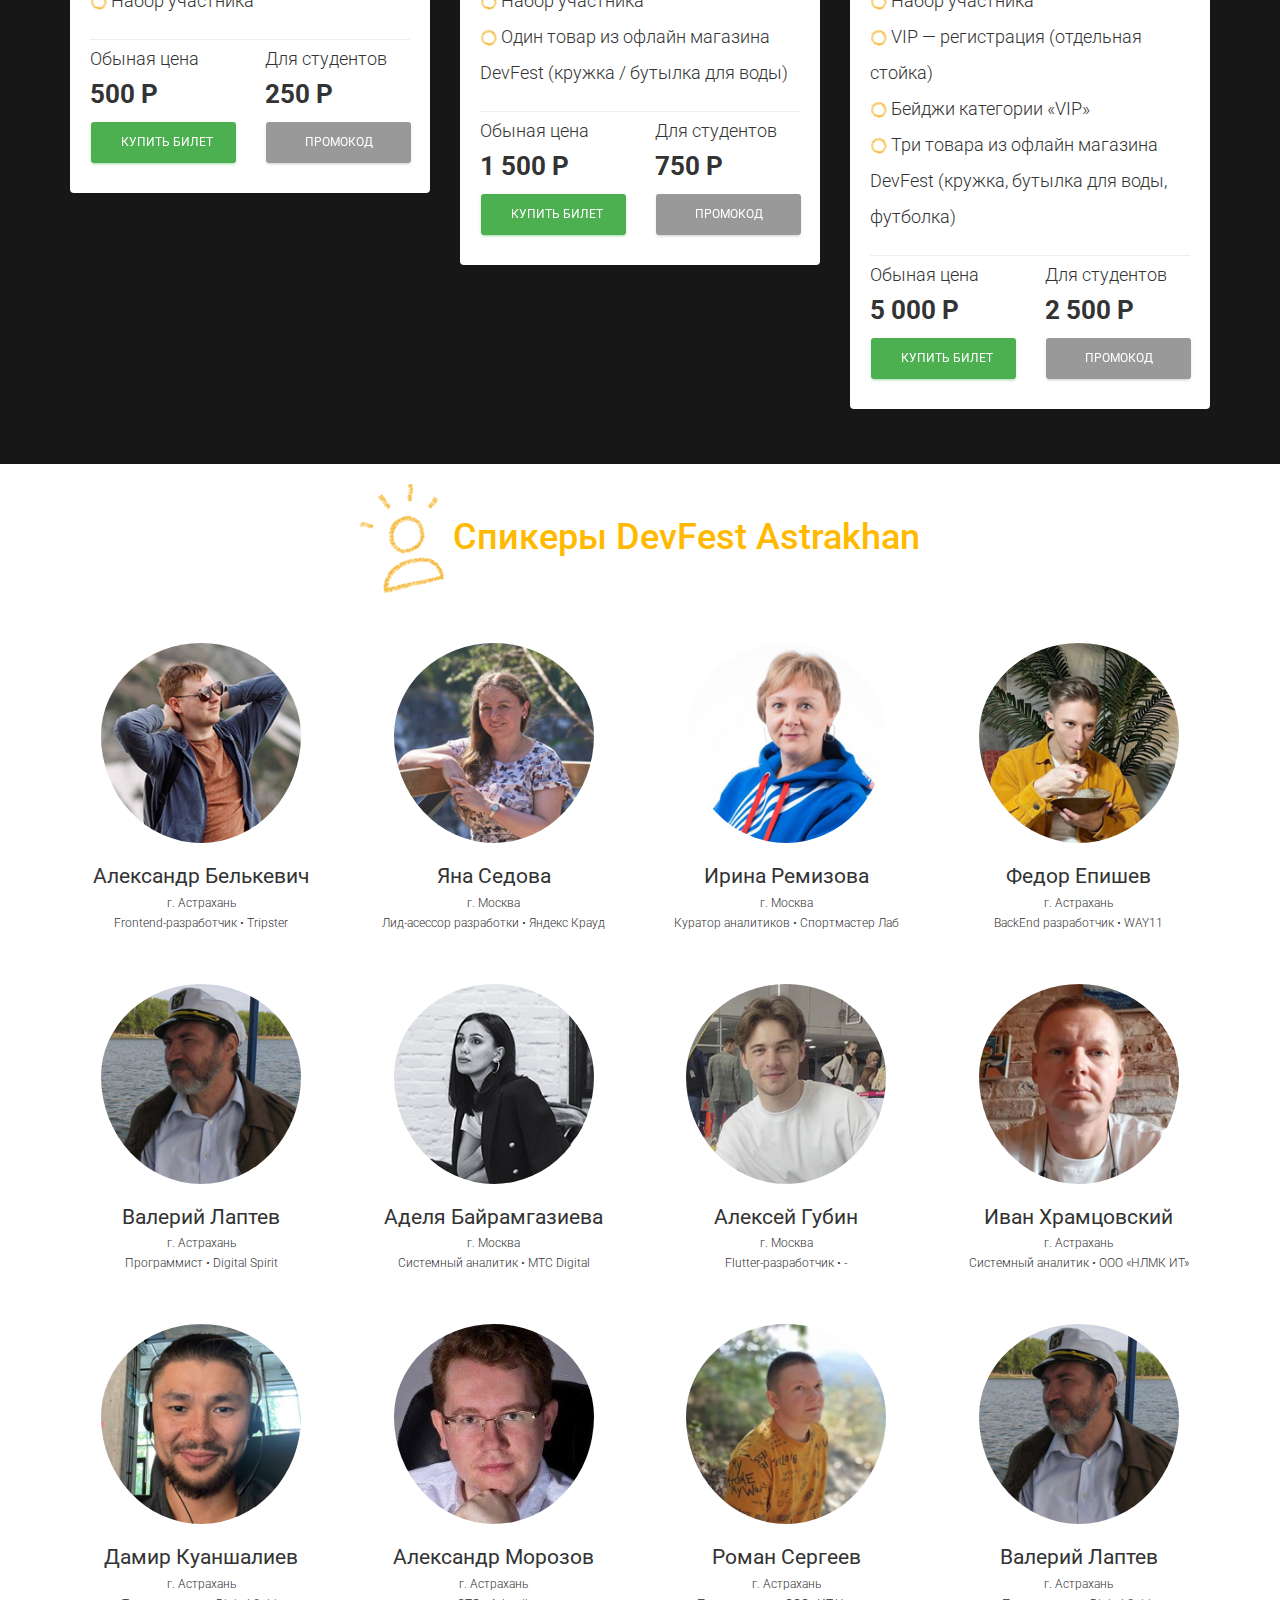
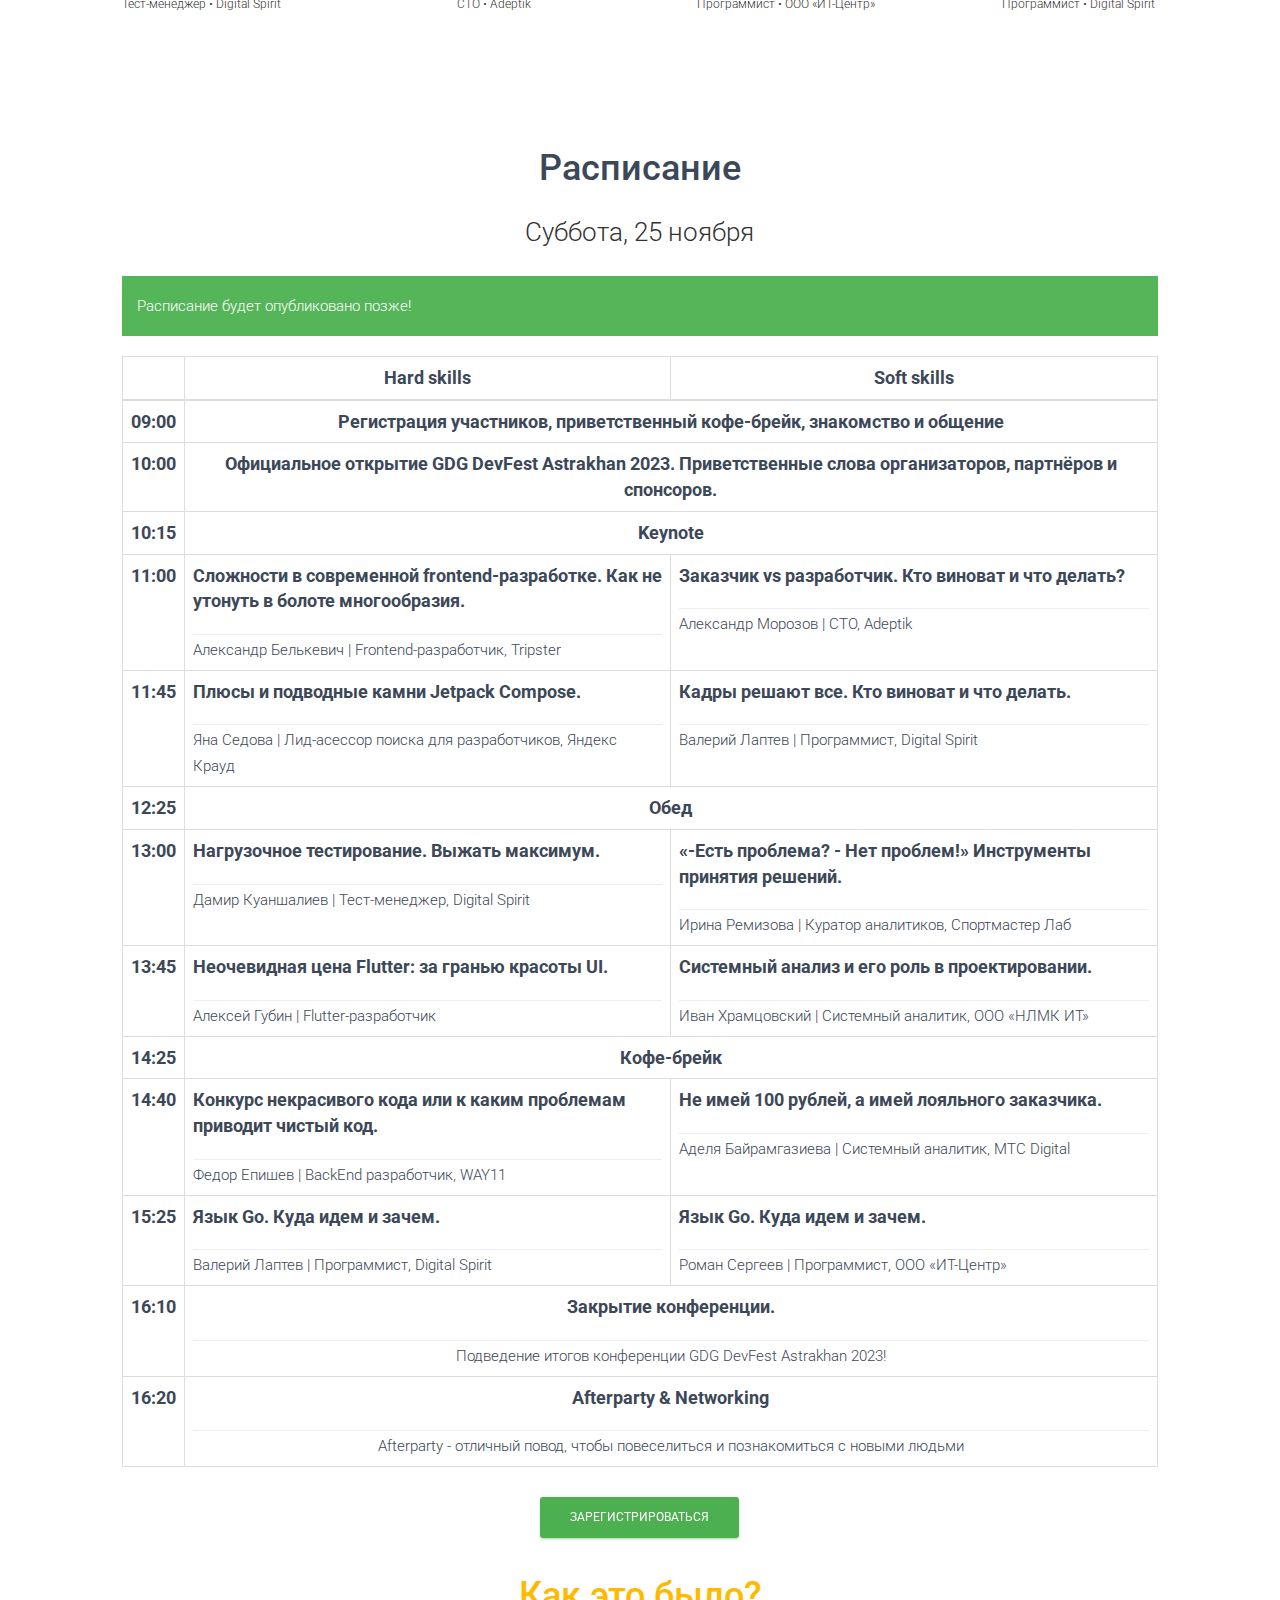
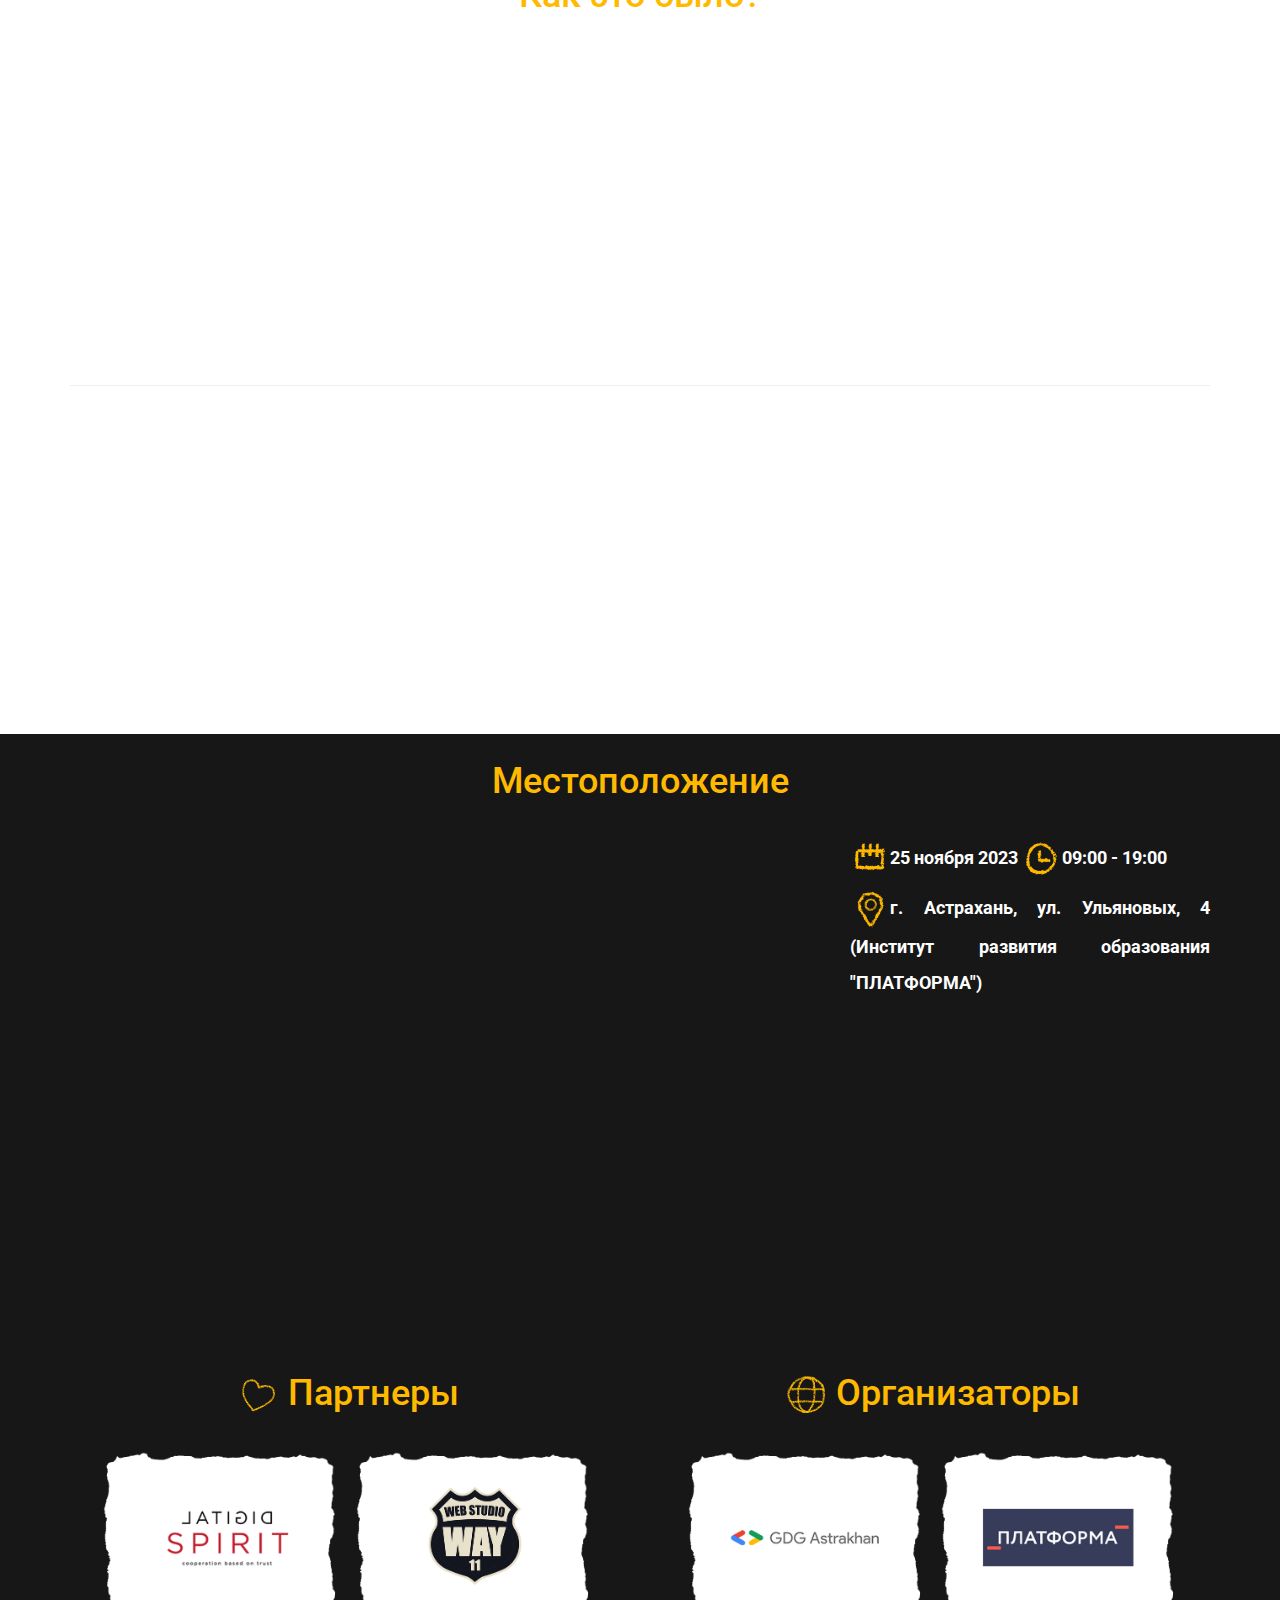
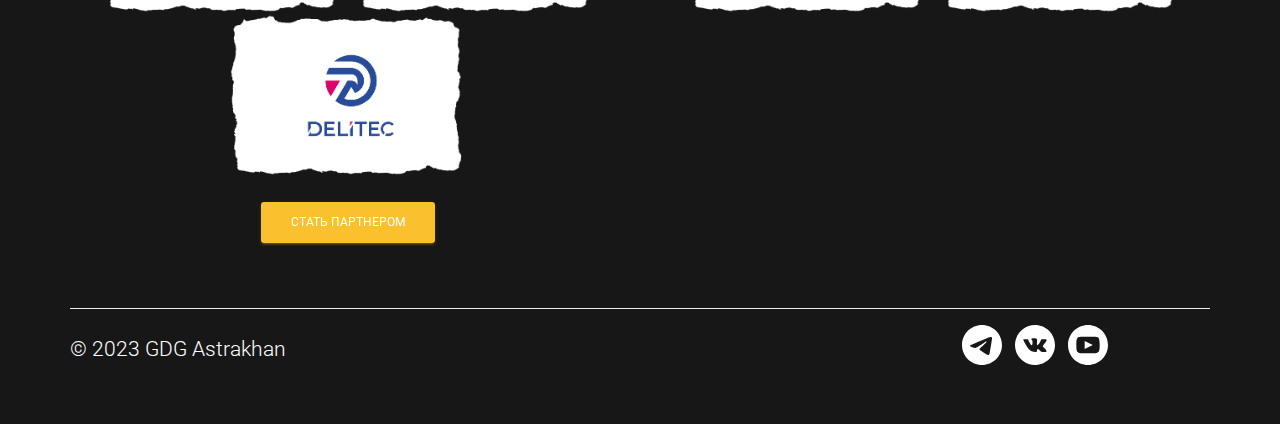
==== commit cb01b108: "Update index.html" ====
--- a/index.html
+++ b/index.html
@@ -403,12 +403,12 @@
                </div>
             </div>
             <div class="row">
-               <div class="col-md-12 text-center">
+              <!--  <div class="col-md-12 text-center">
                   <a  href="https://forms.gle/WfBfWdUJZWAkVNEj9" target="_blank" class="btn btn-success text-center">
                      Стать спикером
                      <div class="ripple-container"></div>
                   </a>
-               </div>
+               </div> -->
             </div>
          </div>
          <div class="container-fluid">
@@ -416,7 +416,7 @@
                <div class="col-md-10 col-md-offset-1">
                   <div id="schedule">
                      <div class="row">
-                        <div class="col-md-12 text-center">
+                       <div class="col-md-12 text-center">
                            <h2 class="title" style="padding-bottom: 0px;">Расписание</h2>
                            <h3 style="padding-bottom: 15px;">Суббота, 25 ноября</h3>
                         </div>
@@ -427,7 +427,7 @@
                               <div class="alert alert-success" role="alert">
                                  Расписание будет опубликовано позже!
                               </div>
-                              <!-- <table class="table table-bordered">
+                              <table class="table table-bordered">
                                  <thead>
                                     <tr>
                                        <th></th>
@@ -442,7 +442,7 @@
                                     </tr>
                                     <tr>
                                        <th scope="row">10:00</th>
-                                       <td colspan="2" class="text-center"><strong>Официальное открытие GDG DevFest Astrakhan 2022. Приветственные слова организаторов, партнёров и спонсоров.</strong></td>
+                                       <td colspan="2" class="text-center"><strong>Официальное открытие GDG DevFest Astrakhan 2023. Приветственные слова организаторов, партнёров и спонсоров.</strong></td>
                                     </tr>
                                     <tr>
                                        <th scope="row">10:15</th>
@@ -450,100 +450,100 @@
                                     </tr>
                                     <tr>
                                        <th scope="row">11:00</th>
-                                       <td>
-                                          <strong>Почему современные языки программирования - отстой и как это исправить.</strong> 
-                                          <hr>
-                                          <small>Александр Морозов | CTO,Adeptik</small>
-                                       </td>
-                                       <td>
-                                          <strong>Тимлид. Начало.</strong> 
-                                          <hr>
-                                          <small>Александр Устиченко | Руководитель группы, Тинькофф Центр Разработки<small>
-                                       </td>
-                                    </tr>
-                                    <tr>
-                                       <th scope="row">11:50</th>
-                                       <td>
-                                          <strong>Cloud-Native разработка и SRE:  Зачем и почему.</strong> 
-                                          <hr>
-                                          <small>Павел Мамонтов & Дмитрий Алёхин | Главный Архитектор, Digital Spirit & Solution Architect, Digital Spirit</small>
-                                       </td>
-                                       <td>
-                                          <strong>Рынок ИТ в России: что происходит и чего ждать?!</strong> 
-                                          <hr>
-                                          <small>Илья Фридман | Коммерческий директор (CEO), Digital Spirit<small>
-                                       </td>
-                                    </tr>
-                                    <tr>
-                                       <th scope="row">12:35</th>
+                                       <td speakerId="1" class="speaker">
+                                          <strong>Сложности в современной frontend-разработке. Как не утонуть в болоте многообразия.</strong> 
+                                          <hr>
+                                          <small>Александр Белькевич | Frontend-разработчик, Tripster</small>
+                                       </td>
+                                       <td speakerId="8" class="speaker">
+                                          <strong>Заказчик vs разработчик. Кто виноват и что делать?</strong> 
+                                          <hr>
+                                          <small>Александр Морозов | CTO, Adeptik<small>
+                                       </td>
+                                    </tr>
+                                    <tr>
+                                       <th scope="row">11:45</th>
+                                       <td speakerId="10" class="speaker">
+                                          <strong>Плюсы и подводные камни Jetpack Compose.</strong> 
+                                          <hr>
+                                          <small>Яна Седова | Лид-асессор поиска для разработчиков, Яндекс Крауд</small>
+                                       </td>
+                                       <td speakerId="5" class="speaker">
+                                          <strong>Кадры решают все. Кто виноват и что делать.</strong> 
+                                          <hr>
+                                          <small>Валерий Лаптев | Программист, Digital Spirit<small>
+                                       </td>
+                                    </tr>
+                                    <tr>
+                                       <th scope="row">12:25</th>
                                        <td colspan="2" class="text-center"><strong>Обед</strong></td>
                                     </tr>
                                     <tr>
-                                       <th scope="row">13:10</th>
-                                       <td>
-                                          <strong>Утечки памяти в .NET или как не стрельнуть себе в ногу?</strong> 
-                                          <hr>
-                                          <small>Юрий Яровой | Senior .NET developer, PARMA Technologies Group</small>
-                                       </td>
-                                       <td>
-                                          <strong>Готовим новых юнитов: опыт найма и онбординга.</strong> 
-                                          <hr>
-                                          <small>Кирилл Левченко | Руководитель группы, Ozon<small>
-                                       </td>
-                                    </tr>
-                                    <tr>
-                                       <th scope="row">14:00</th>
-                                       <td>
-                                          <strong>AOT-компиляция в .NET или почему раньше времени не всегда плохо?</strong> 
-                                          <hr>
-                                          <small>Игорь Мурзаев | Fullstack разработчик, Мобильные сервисы </small>
-                                       </td>
-                                       <td>
-                                          <strong>Мотивация: кого, когда, как?</strong> 
-                                          <hr>
-                                          <small>Екатерина Горбачева | Hr менеджер, Компании БЕСТ<small>
-                                       </td>
-                                    </tr>
-                                    <tr>
-                                       <th scope="row">14:45</th>
+                                       <th scope="row">13:00</th>
+                                       <td speakerId="11" class="speaker">
+                                          <strong>Нагрузочное тестирование. Выжать максимум.</strong> 
+                                          <hr>
+                                          <small>Дамир Куаншалиев | Тест-менеджер, Digital Spirit</small>
+                                       </td>
+                                       <td speakerId="0" class="speaker">
+                                          <strong>«-Есть проблема? - Нет проблем!» Инструменты принятия решений.</strong> 
+                                          <hr>
+                                          <small>Ирина Ремизова | Куратор аналитиков, Спортмастер Лаб<small>
+                                       </td>
+                                    </tr>
+                                    <tr>
+                                       <th scope="row">13:45</th>
+                                       <td speakerId="2" class="speaker">
+                                          <strong> Неочевидная цена Flutter: за гранью красоты UI.</strong> 
+                                          <hr>
+                                          <small>Алексей Губин | Flutter-разработчик </small>
+                                       </td>
+                                       <td speakerId="9" class="speaker">
+                                          <strong>Системный анализ и его роль в проектировании. </strong> 
+                                          <hr>
+                                          <small>Иван Храмцовский | Cистемный аналитик, ООО «НЛМК ИТ»<small>
+                                       </td>
+                                    </tr>
+                                    <tr>
+                                       <th scope="row">14:25</th>
                                        <td colspan="2" class="text-center"><strong>Кофе-брейк</strong></td>
                                     </tr>
                                     <tr>
-                                       <th scope="row">15:00</th>
-                                       <td>
-                                          <strong>Изменение сознания от web2 до web3.</strong> 
-                                          <hr>
-                                          <small>Ольга Брыкова | Frontend-разработчик, SoftClub</small>
-                                       </td>
-                                       <td>
-                                          <strong>Пан или пропал: выжимаем из вуза максимум или уходим никем.</strong> 
-                                          <hr>
-                                          <small>Загидин Селимов | Программист, МЕС-Технологии<small>
-                                       </td>
-                                    </tr>
-                                    <tr>
-                                       <th scope="row">15:50</th>
-                                       <td>
-                                          <strong>Джентельменский набор Flutter-разработчика.</strong>
-                                          <hr>
-                                          <small>Алексей Губин | Flutter-разработчик, Appfox</small>
-                                       </td>
-                                       <td>
-                                          <strong>Эффективные коммуникации. Как общаться с программистами, если ты – не программист? </strong>
-                                          <hr>
-                                          <small>Елена Куренная | Руководитель отдела маркетинга, Mediaaгенство СОСТАВ<small>
-                                       </td>
-                                    </tr>
-                                    <tr>
-                                       <th scope="row">16:40</th>
+                                       <th scope="row">14:40</th>
+                                       <td speakerId="7" class="speaker">
+                                          <strong>Конкурс некрасивого кода или к каким проблемам приводит чистый код.</strong> 
+                                          <hr>
+                                          <small>Федор Епишев | BackEnd разработчик, WAY11</small>
+                                       </td>
+                                       <td speakerId="6" class="speaker">
+                                          <strong>Не имей 100 рублей, а имей лояльного заказчика.</strong> 
+                                          <hr>
+                                          <small>Аделя Байрамгазиева | Системный аналитик, МТС Digital<small>
+                                       </td>
+                                    </tr>
+                                    <tr>
+                                       <th scope="row">15:25</th>
+                                       <td speakerId="4" class="speaker">
+                                          <strong>Язык Go. Куда идем и зачем.</strong>
+                                          <hr>
+                                          <small>Валерий Лаптев | Программист, Digital Spirit</small>
+                                       </td>
+                                       <td speakerId="3" class="speaker">
+                                          <strong>Язык Go. Куда идем и зачем.</strong>
+                                          <hr>
+                                          <small>Роман Сергеев | Программист, ООО «ИТ-Центр»<small>
+                                       </td>
+                                    </tr>
+                                    <tr>
+                                       <th scope="row">16:10</th>
                                        <td colspan="2" class="text-center">
                                           <strong>Закрытие конференции.</strong> 
                                           <hr>
-                                          <small>Подведение итогов конференции GDG DevFest Astrakhan 2022!</small>
-                                       </td>
-                                    </tr>
-                                    <tr>
-                                       <th scope="row">17:00</th>
+                                          <small>Подведение итогов конференции GDG DevFest Astrakhan 2023!</small>
+                                       </td>
+                                    </tr>
+                                    <tr>
+                                       <th scope="row">16:20</th>
                                        <td colspan="2" class="text-center">
                                           <strong>Afterparty & Networking</strong> 
                                           <hr>
@@ -551,7 +551,7 @@
                                        </td>
                                     </tr>
                                  </tbody>
-                                 </table> -->
+                                 </table> 
                            </div>
                         </div>
                      </div>
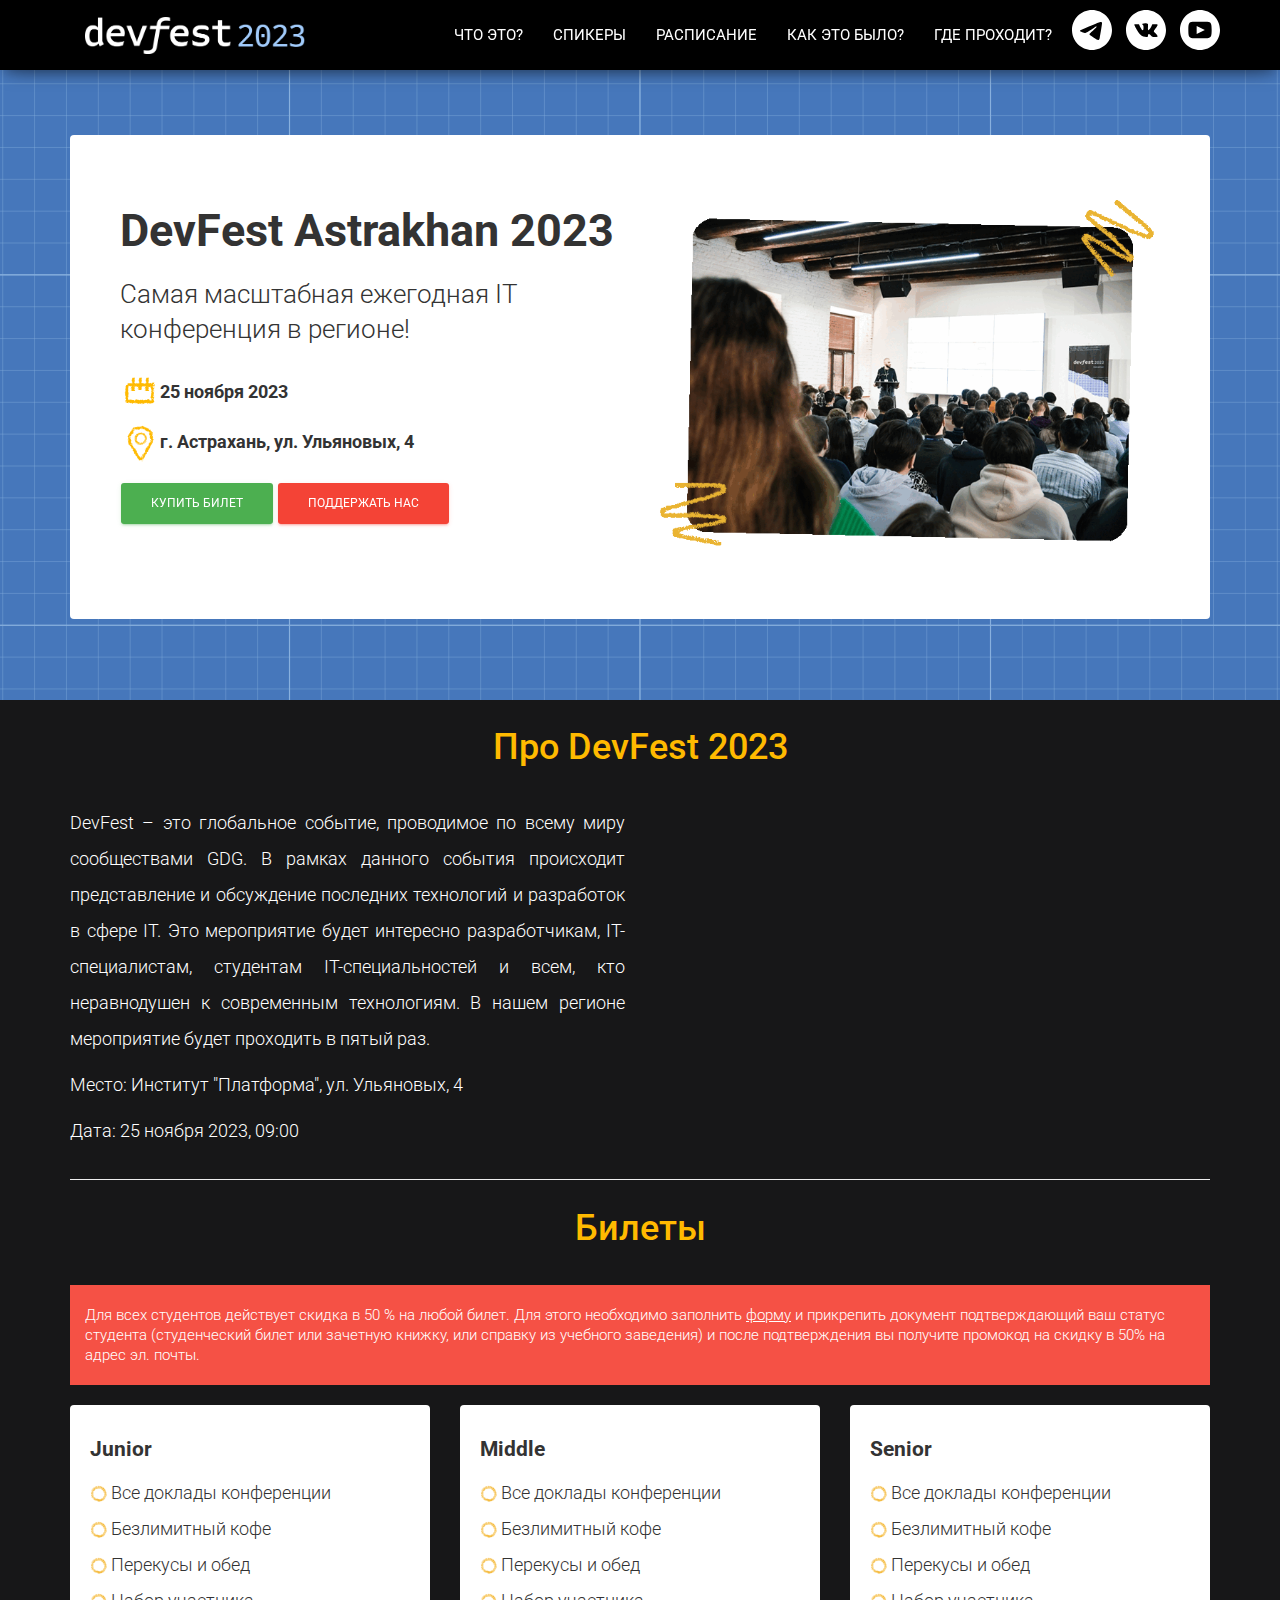
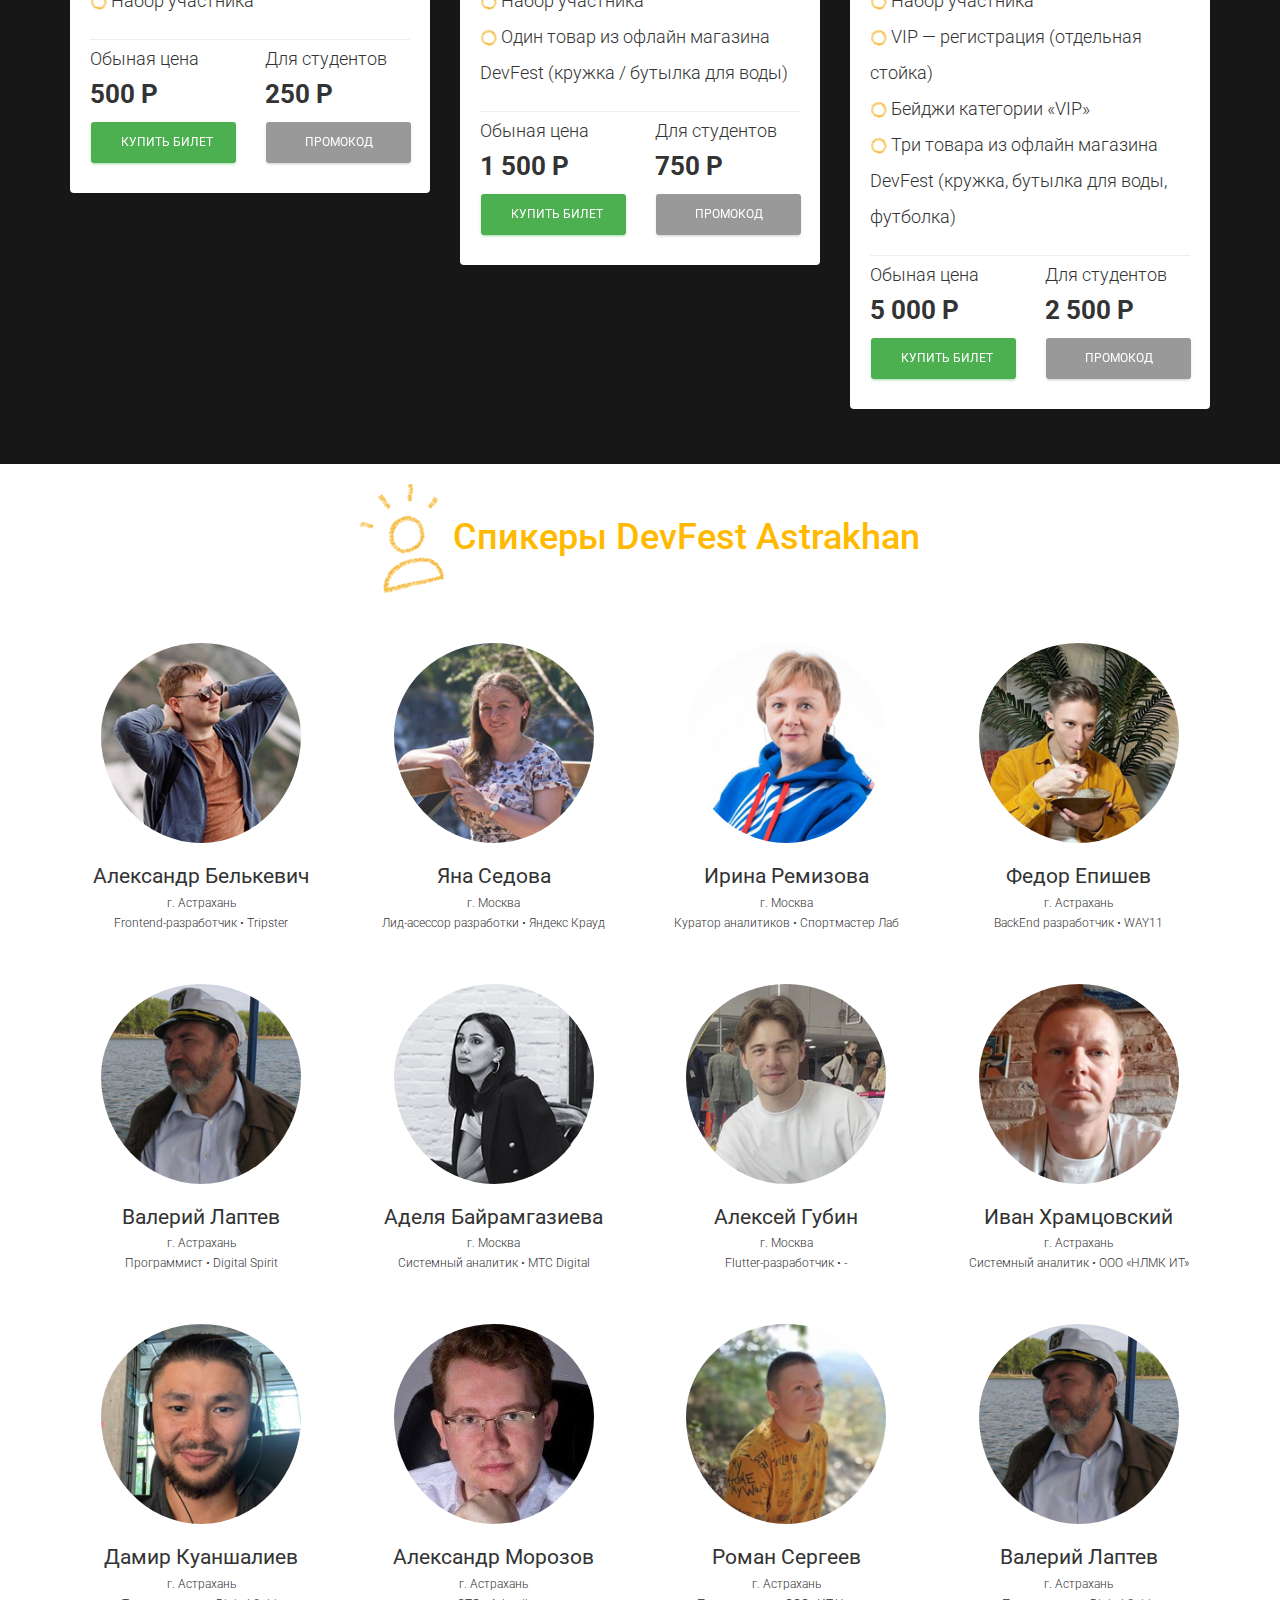
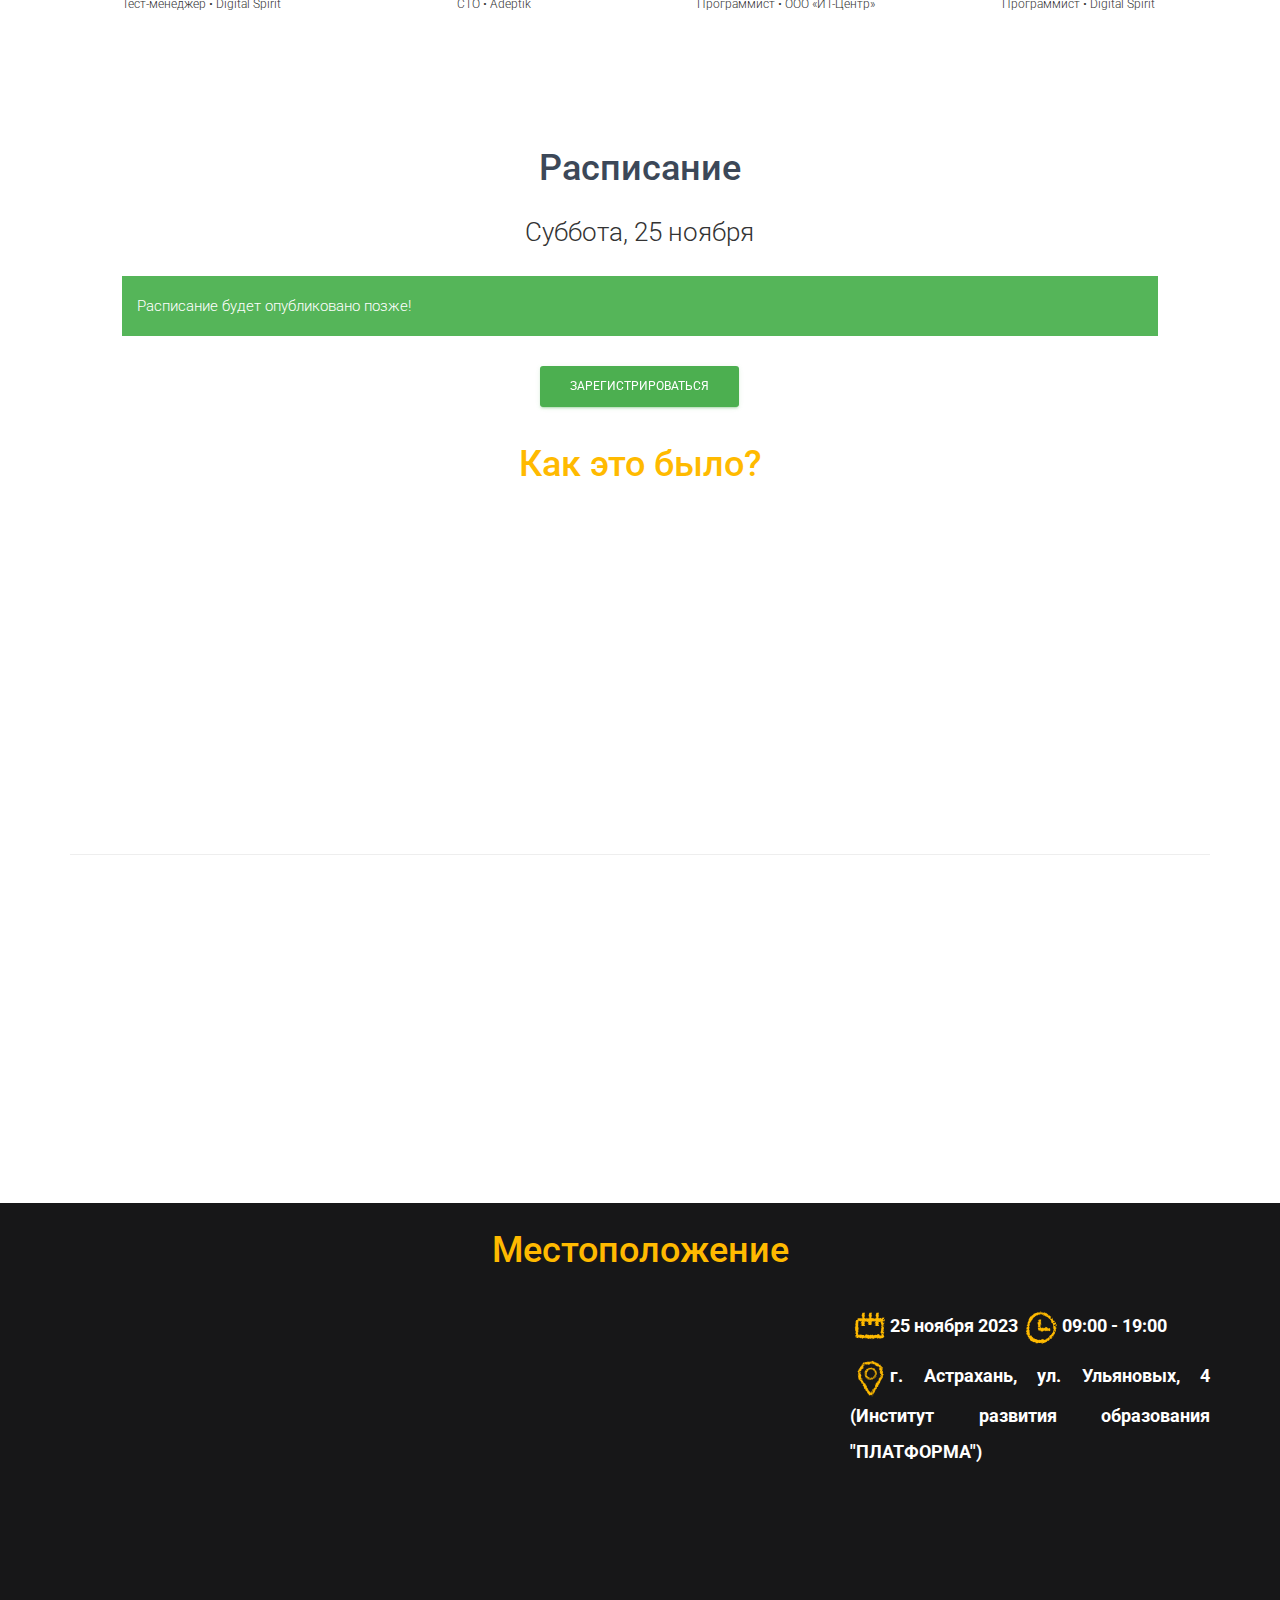
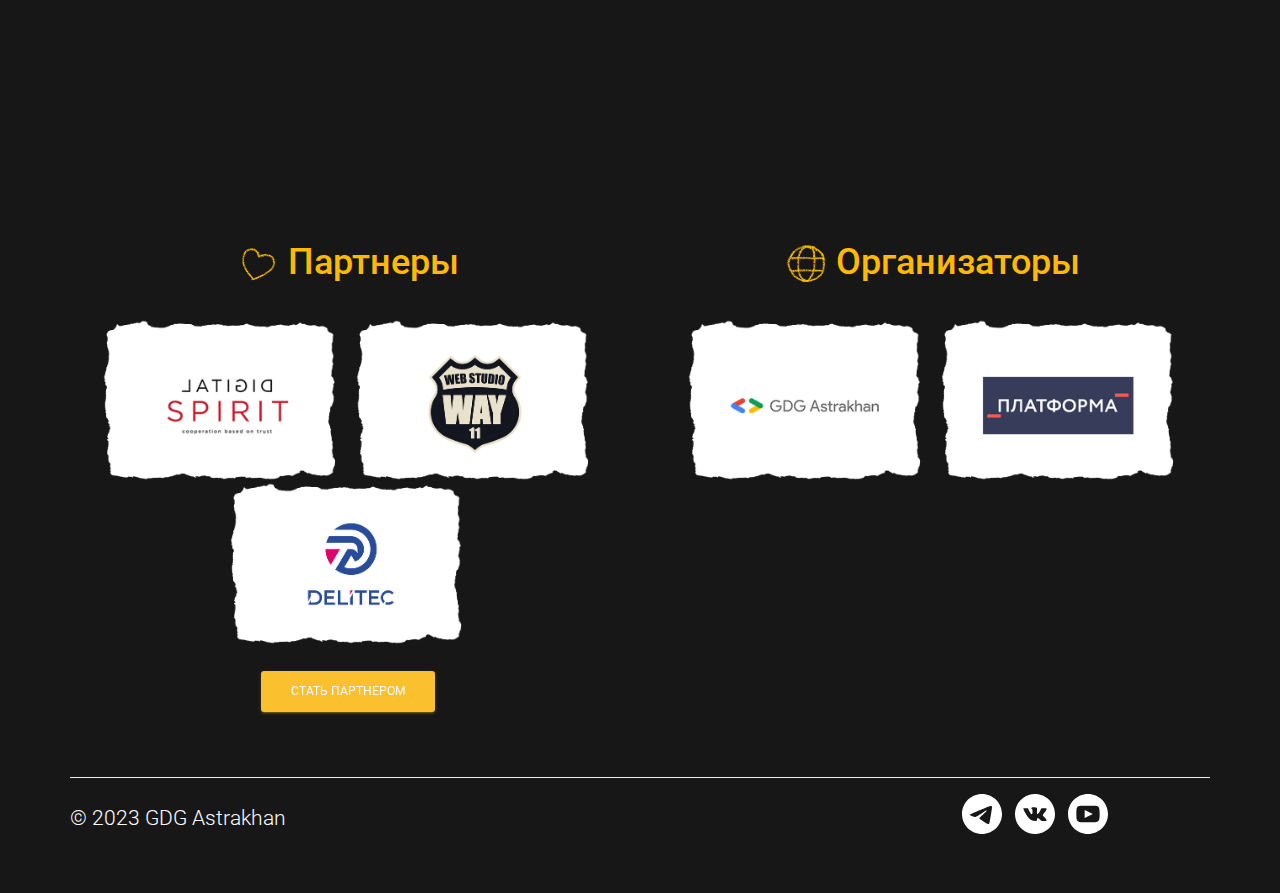
==== commit 7f773a6c: "Update index.html" ====
--- a/index.html
+++ b/index.html
@@ -427,7 +427,7 @@
                               <div class="alert alert-success" role="alert">
                                  Расписание будет опубликовано позже!
                               </div>
-                              <table class="table table-bordered">
+                             <!-- <table class="table table-bordered">
                                  <thead>
                                     <tr>
                                        <th></th>
@@ -551,7 +551,7 @@
                                        </td>
                                     </tr>
                                  </tbody>
-                                 </table> 
+                                 </table> -->
                            </div>
                         </div>
                      </div>
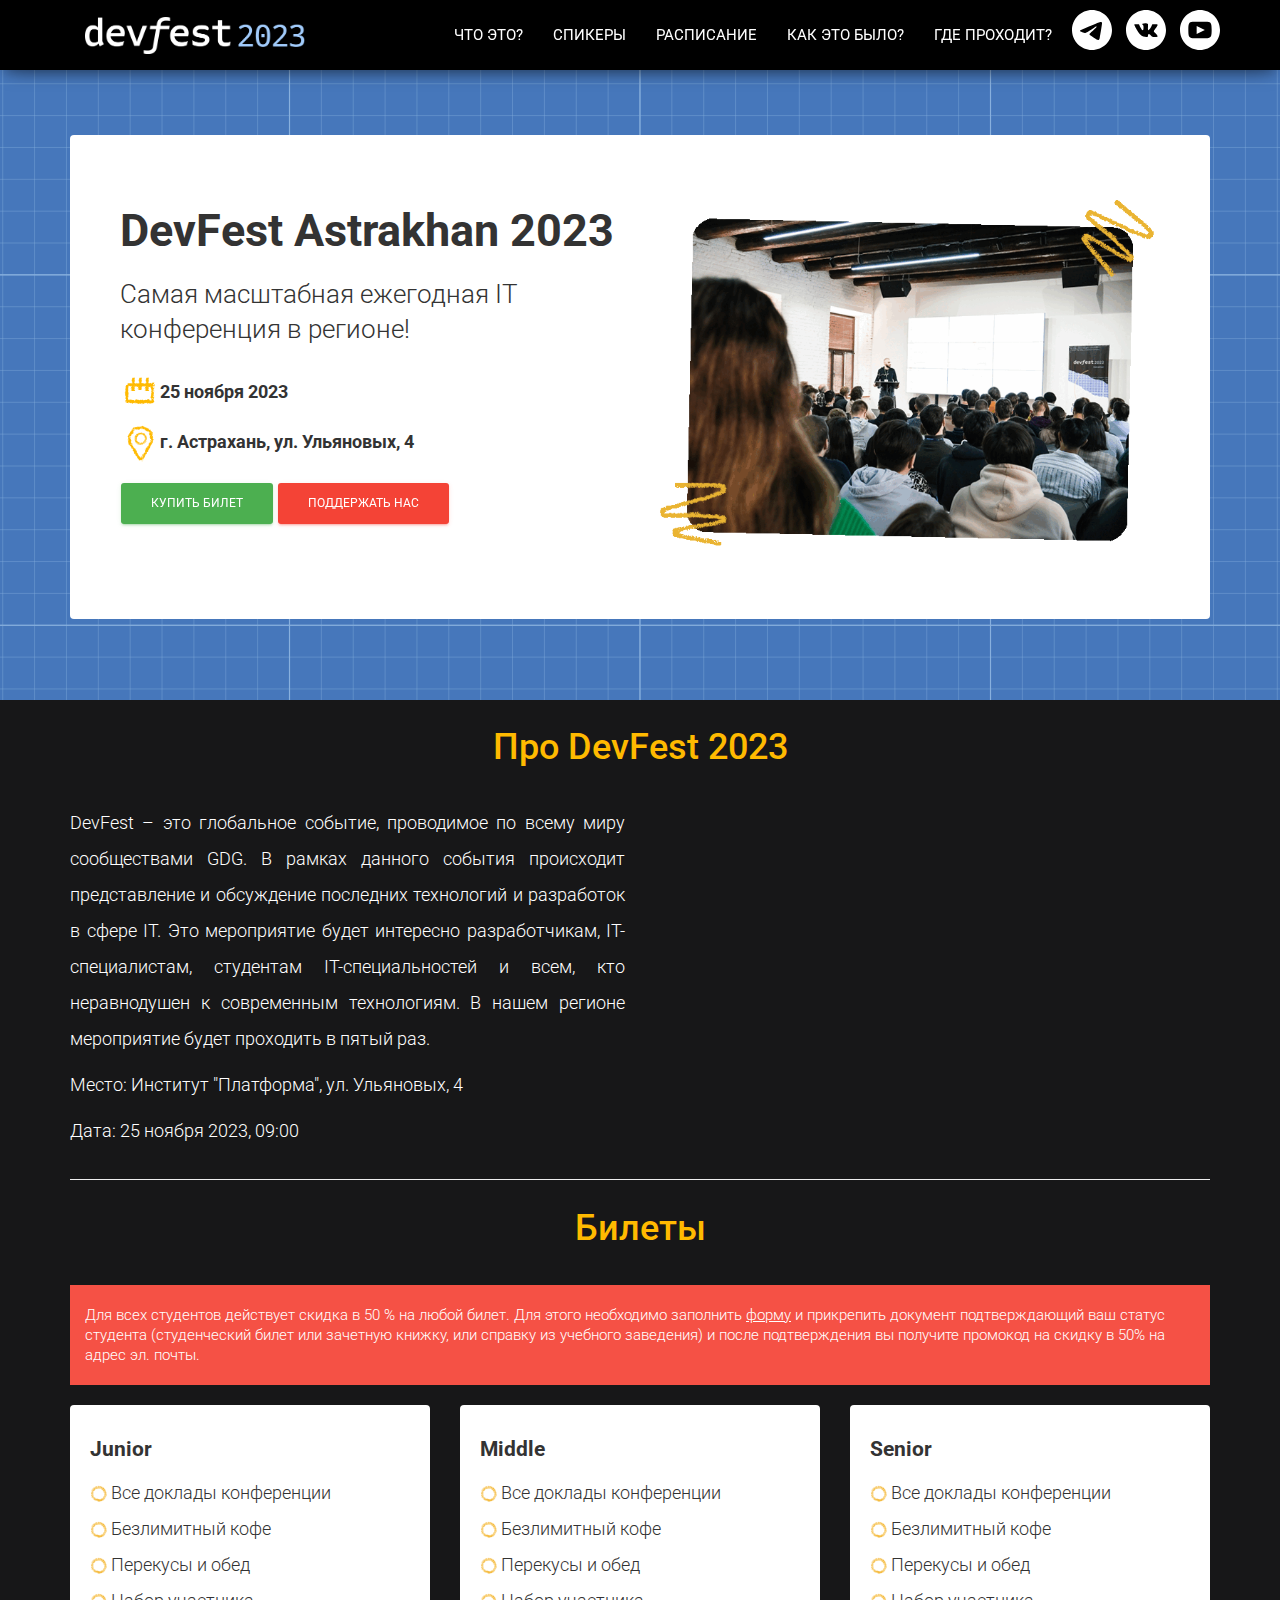
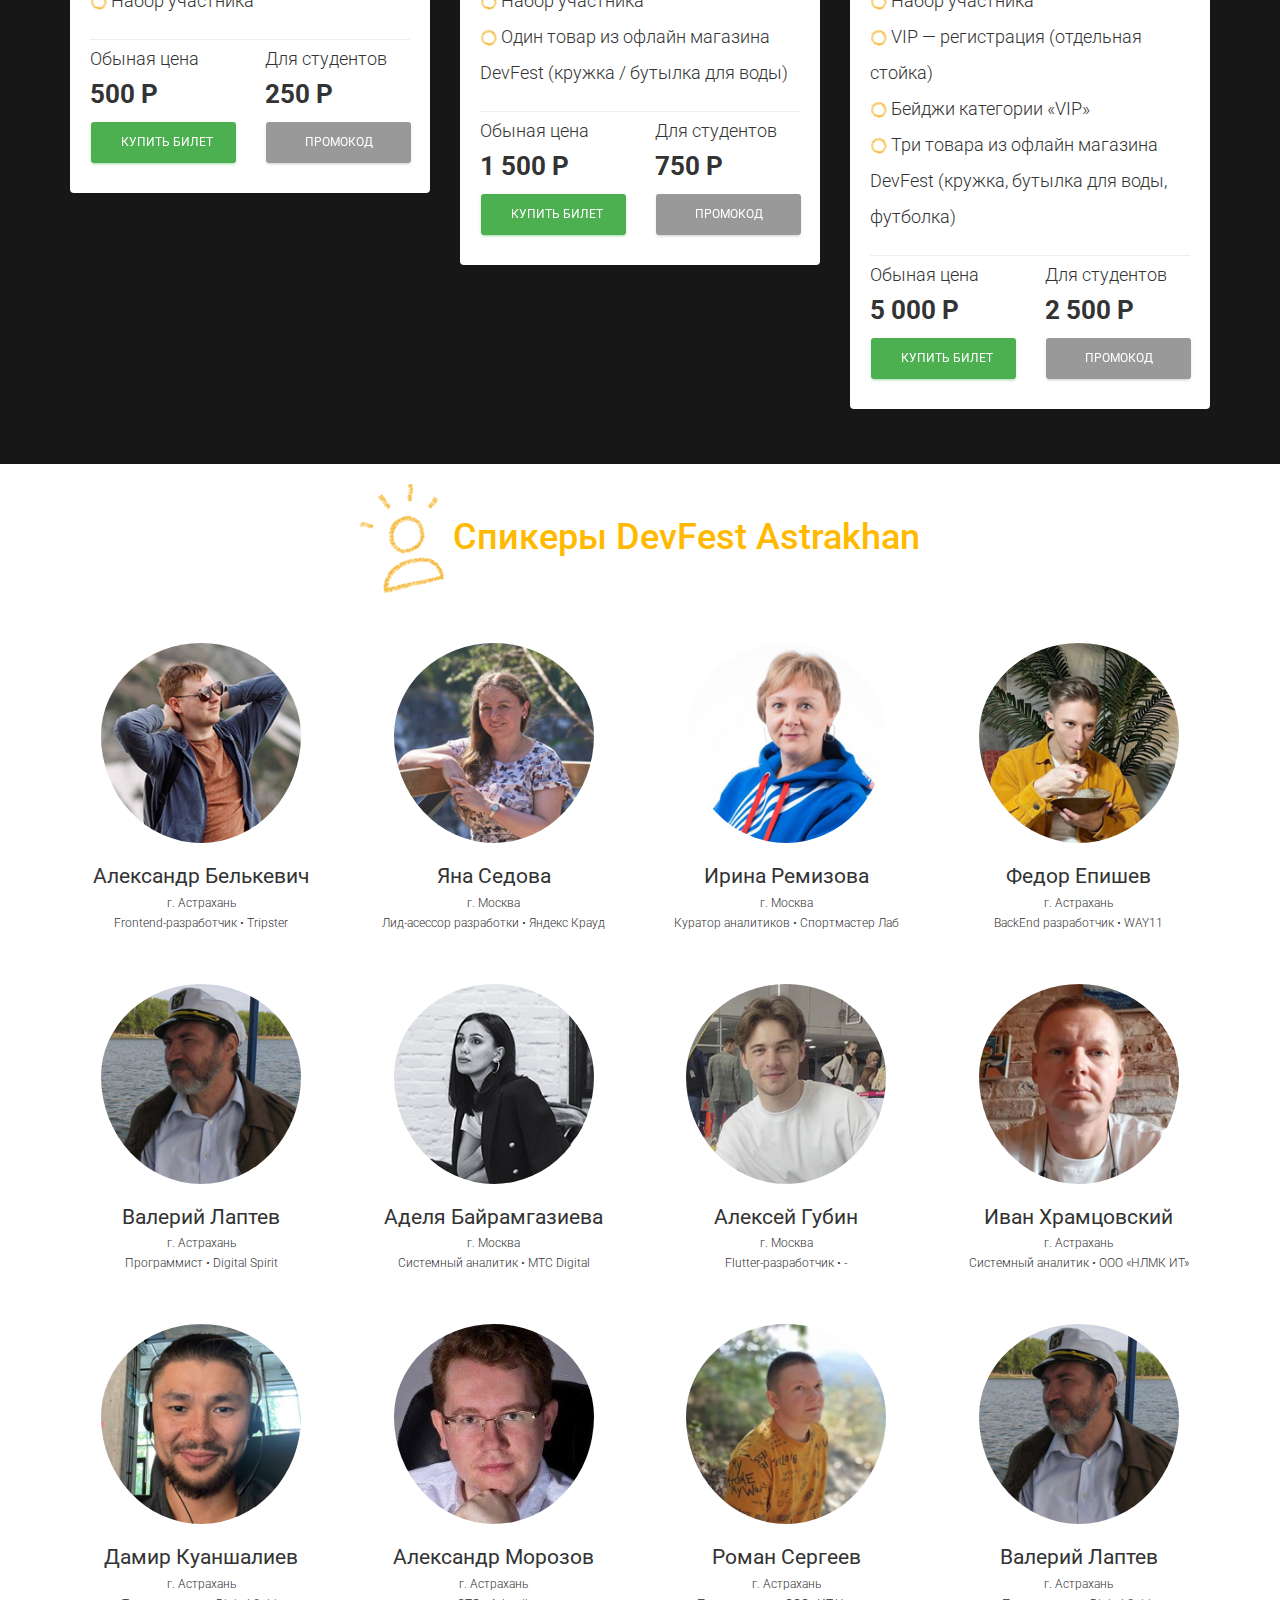
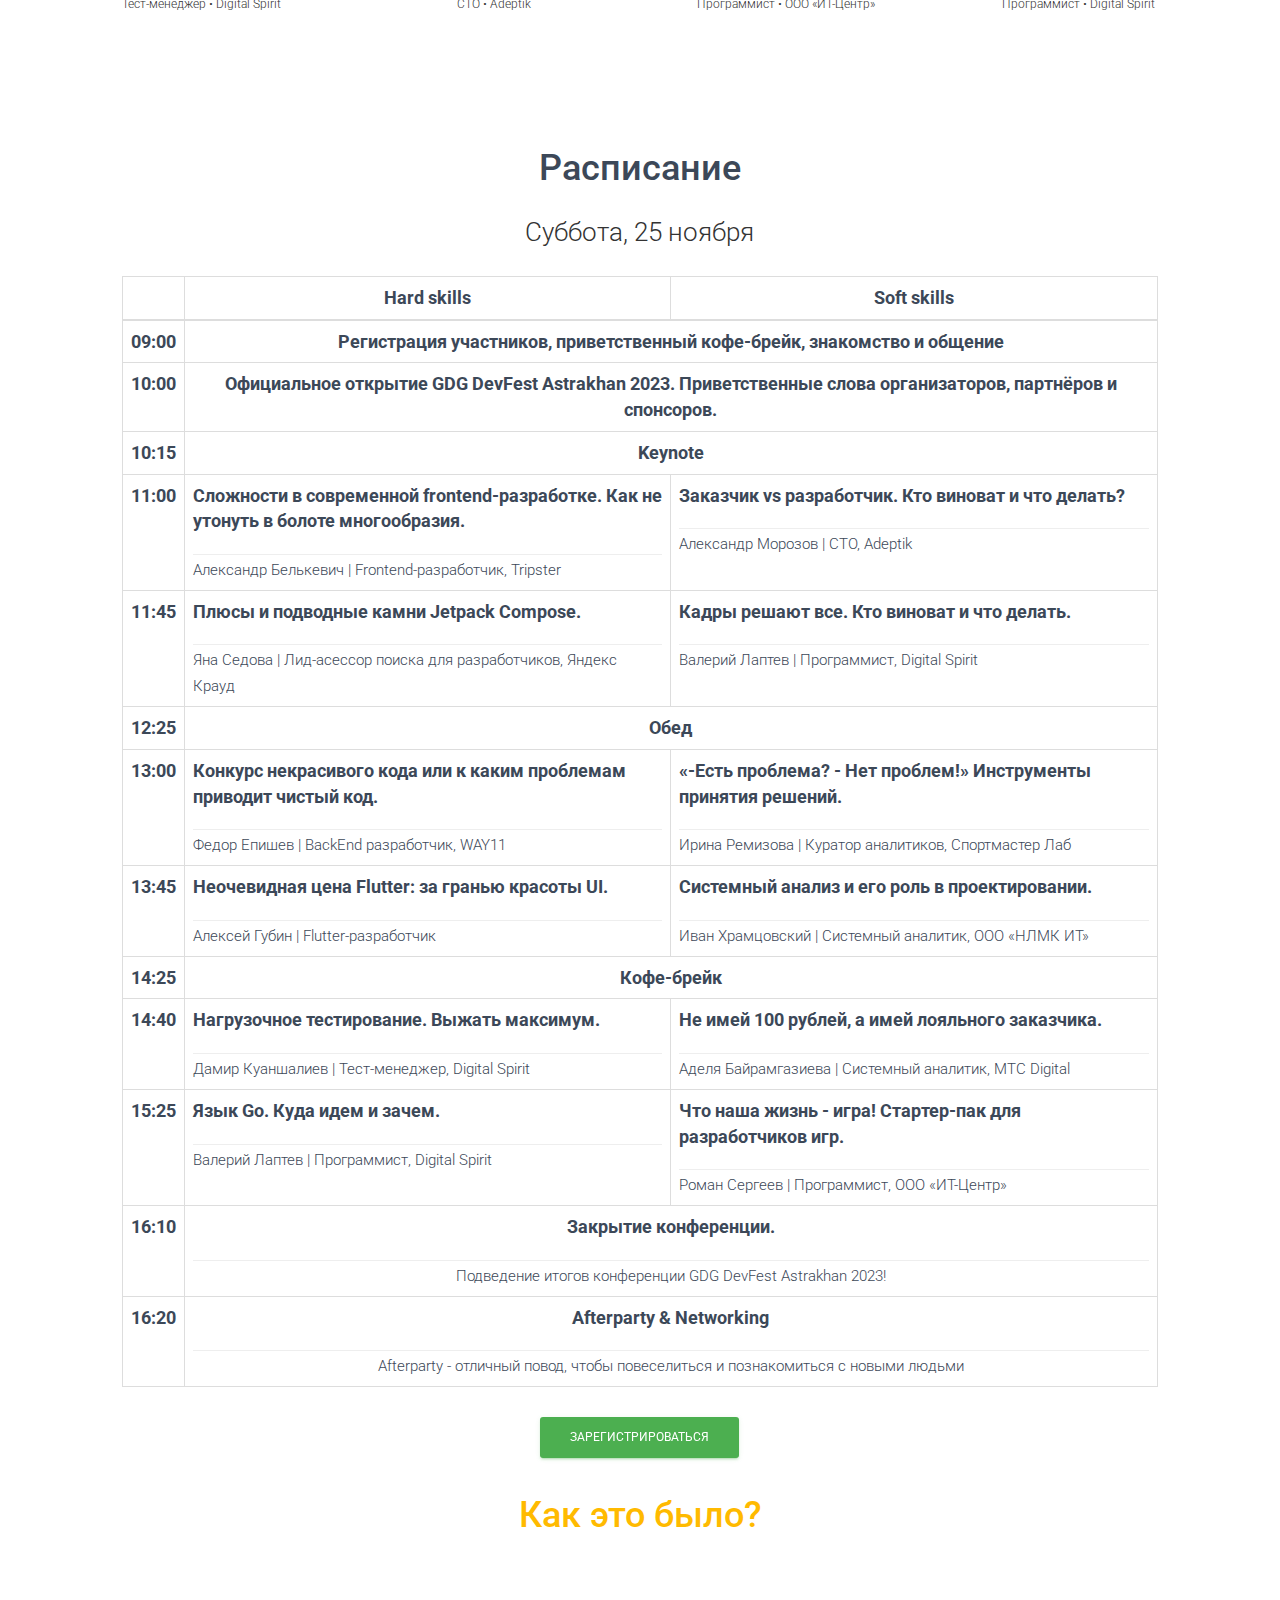
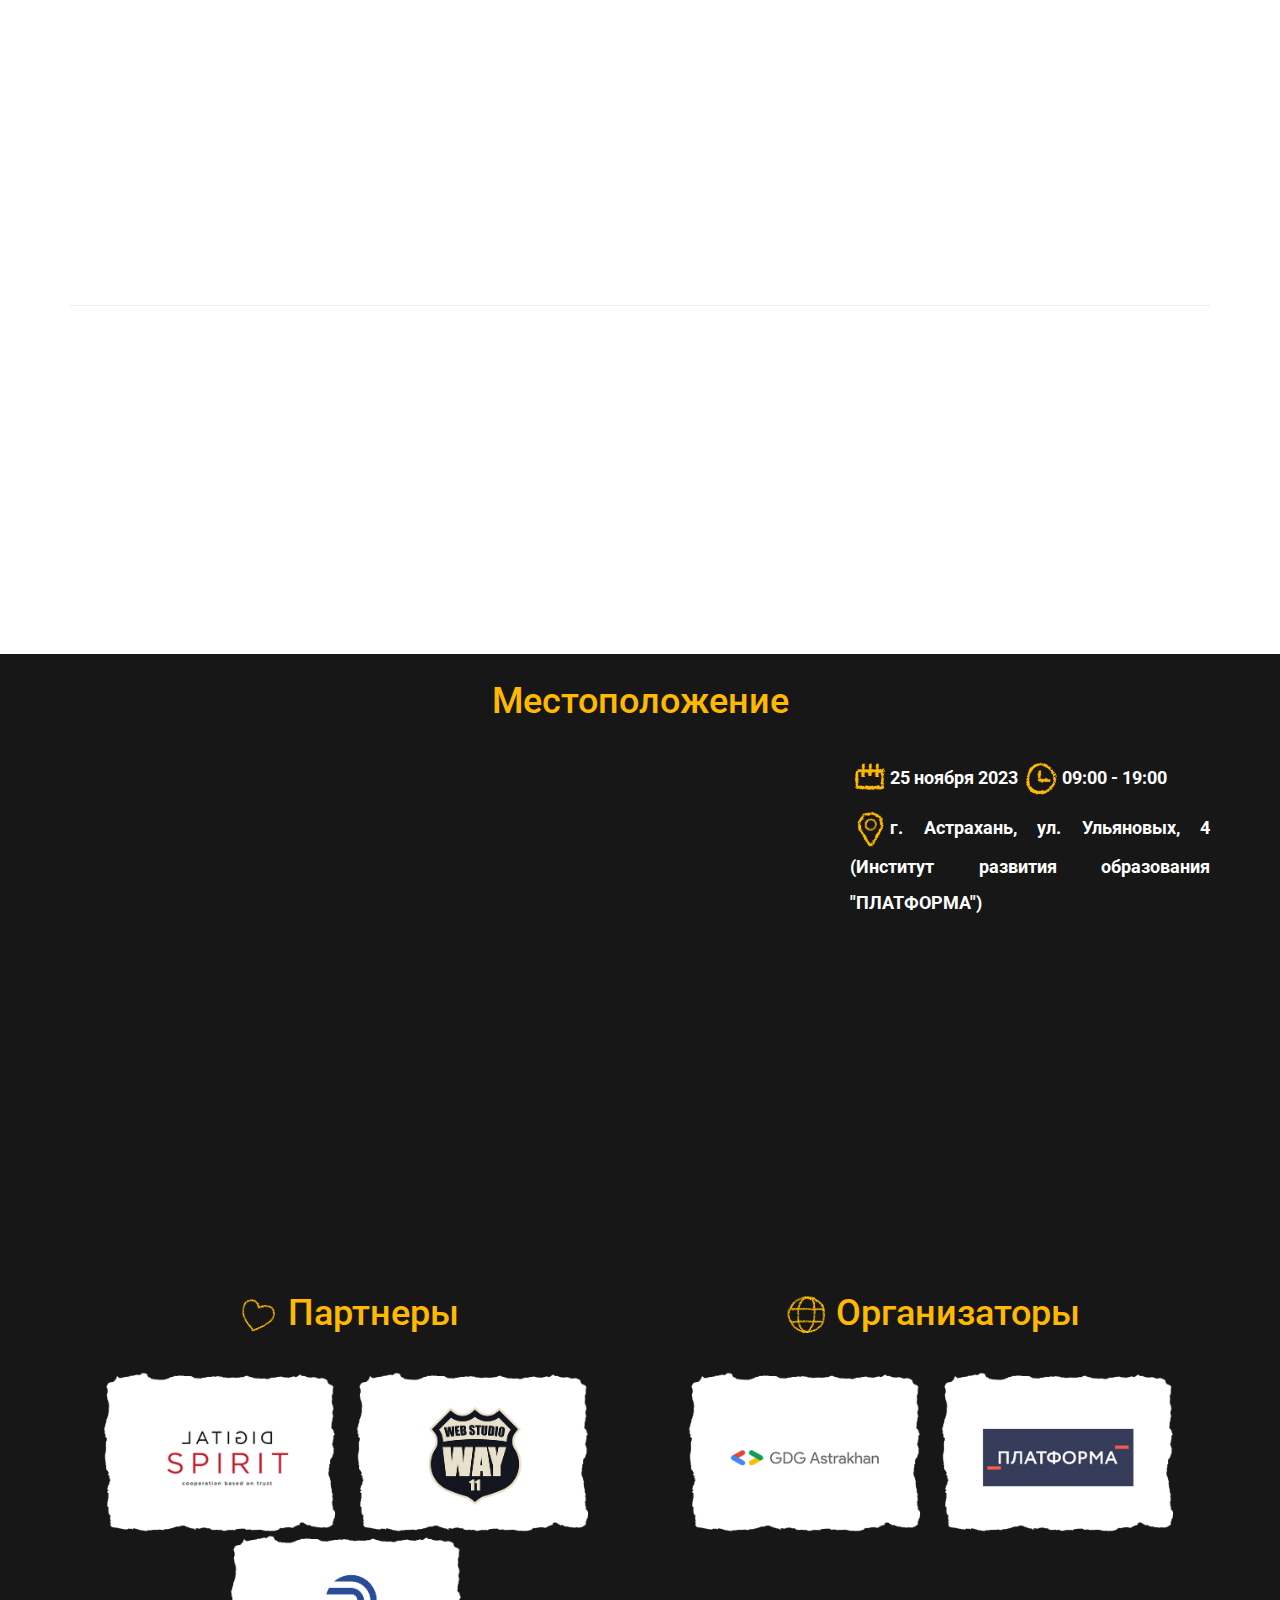
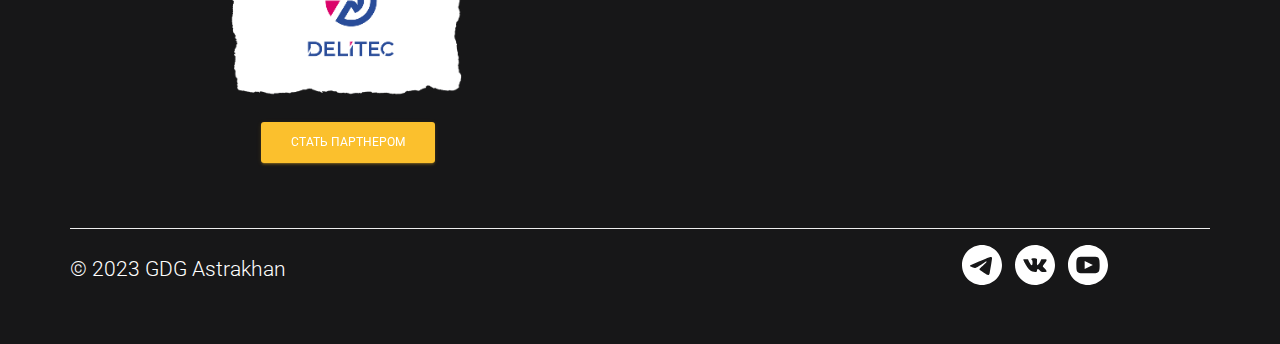
==== commit 0c91743f: "Update index.html" ====
--- a/index.html
+++ b/index.html
@@ -424,10 +424,10 @@
                      <div class="row">
                         <div class="col-md-12 schedule-info">
                            <div class="table-responsive">
-                              <div class="alert alert-success" role="alert">
+                              <!-- <div class="alert alert-success" role="alert">
                                  Расписание будет опубликовано позже!
-                              </div>
-                             <!-- <table class="table table-bordered">
+                              </div> -->
+                              <table class="table table-bordered">
                                  <thead>
                                     <tr>
                                        <th></th>
@@ -480,10 +480,10 @@
                                     </tr>
                                     <tr>
                                        <th scope="row">13:00</th>
-                                       <td speakerId="11" class="speaker">
-                                          <strong>Нагрузочное тестирование. Выжать максимум.</strong> 
-                                          <hr>
-                                          <small>Дамир Куаншалиев | Тест-менеджер, Digital Spirit</small>
+                                       <td speakerId="7" class="speaker">
+                                          <strong>Конкурс некрасивого кода или к каким проблемам приводит чистый код.</strong> 
+                                          <hr>
+                                          <small>Федор Епишев | BackEnd разработчик, WAY11</small>
                                        </td>
                                        <td speakerId="0" class="speaker">
                                           <strong>«-Есть проблема? - Нет проблем!» Инструменты принятия решений.</strong> 
@@ -510,10 +510,10 @@
                                     </tr>
                                     <tr>
                                        <th scope="row">14:40</th>
-                                       <td speakerId="7" class="speaker">
-                                          <strong>Конкурс некрасивого кода или к каким проблемам приводит чистый код.</strong> 
-                                          <hr>
-                                          <small>Федор Епишев | BackEnd разработчик, WAY11</small>
+                                       <td speakerId="11" class="speaker">
+                                          <strong>Нагрузочное тестирование. Выжать максимум.</strong> 
+                                          <hr>
+                                          <small>Дамир Куаншалиев | Тест-менеджер, Digital Spirit</small>
                                        </td>
                                        <td speakerId="6" class="speaker">
                                           <strong>Не имей 100 рублей, а имей лояльного заказчика.</strong> 
@@ -529,7 +529,7 @@
                                           <small>Валерий Лаптев | Программист, Digital Spirit</small>
                                        </td>
                                        <td speakerId="3" class="speaker">
-                                          <strong>Язык Go. Куда идем и зачем.</strong>
+                                          <strong>Что наша жизнь - игра! Стартер-пак для разработчиков игр.</strong>
                                           <hr>
                                           <small>Роман Сергеев | Программист, ООО «ИТ-Центр»<small>
                                        </td>
@@ -551,7 +551,7 @@
                                        </td>
                                     </tr>
                                  </tbody>
-                                 </table> -->
+                                 </table> 
                            </div>
                         </div>
                      </div>
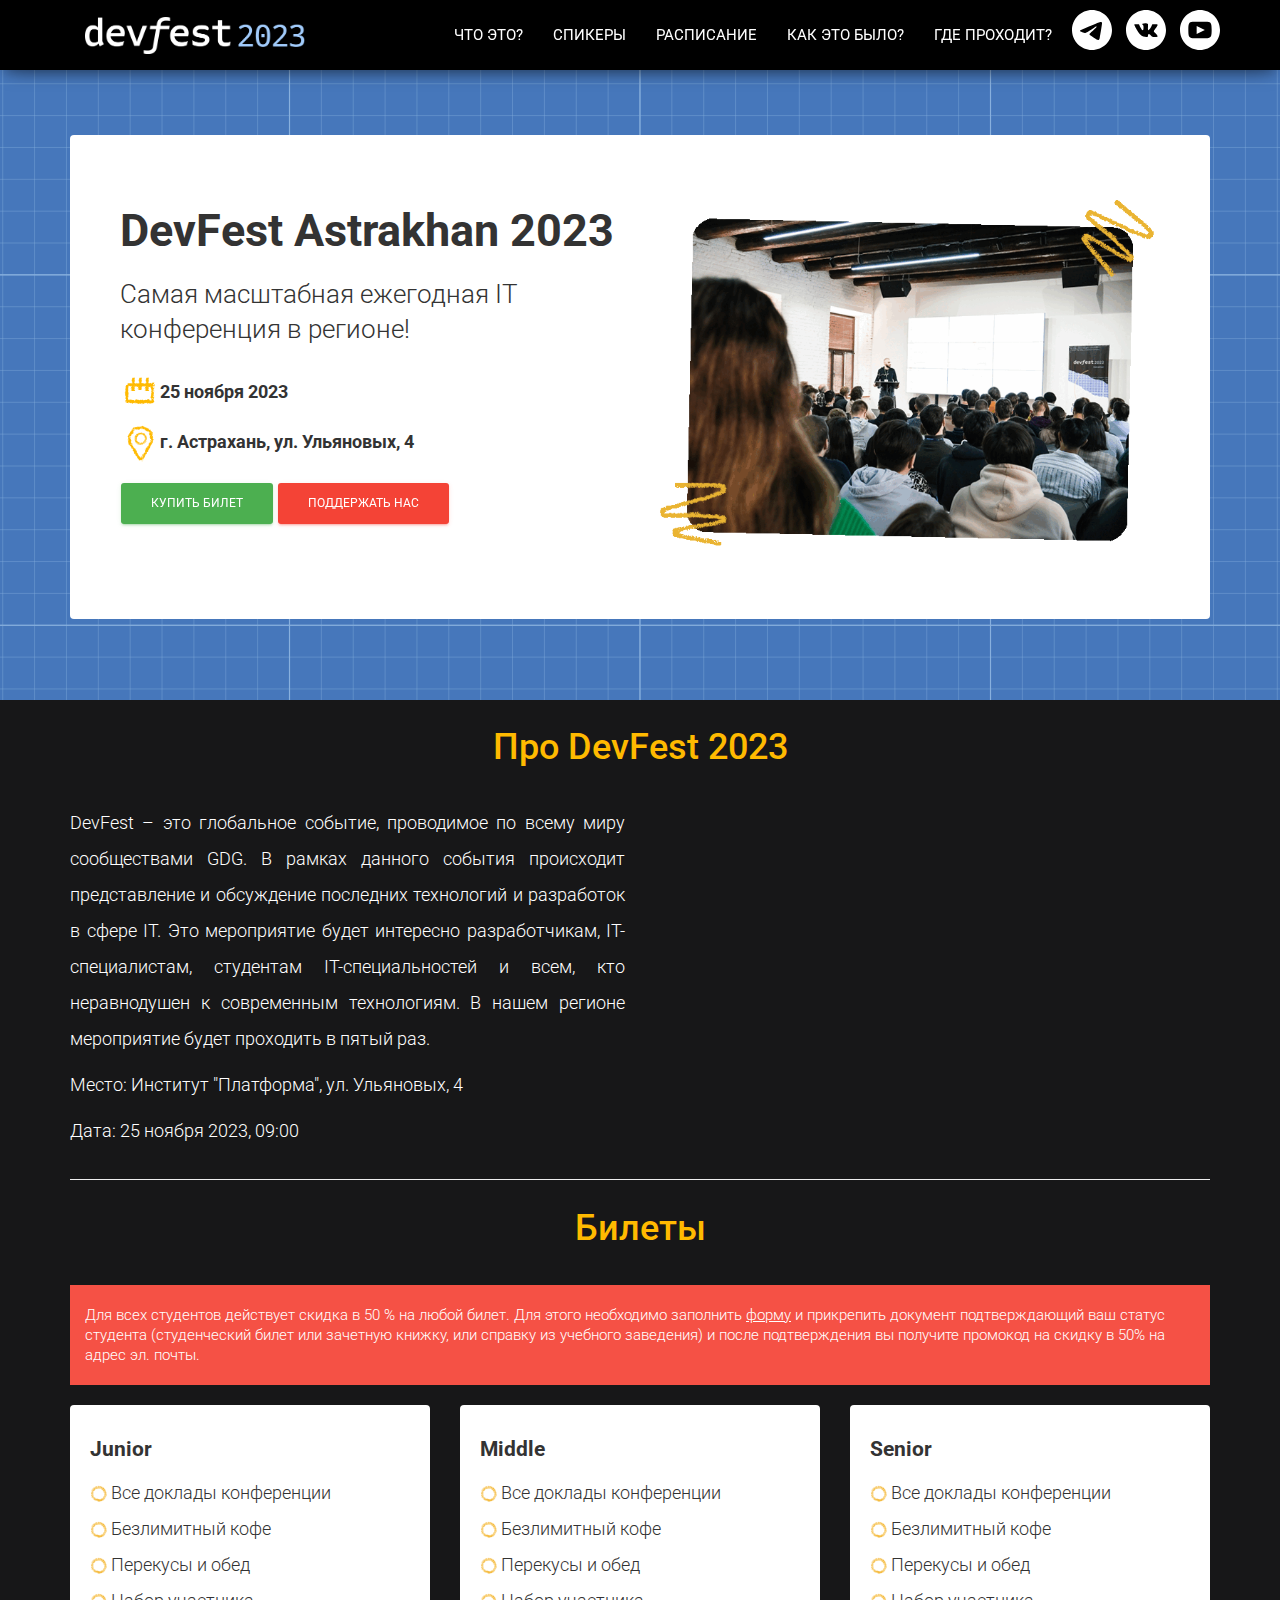
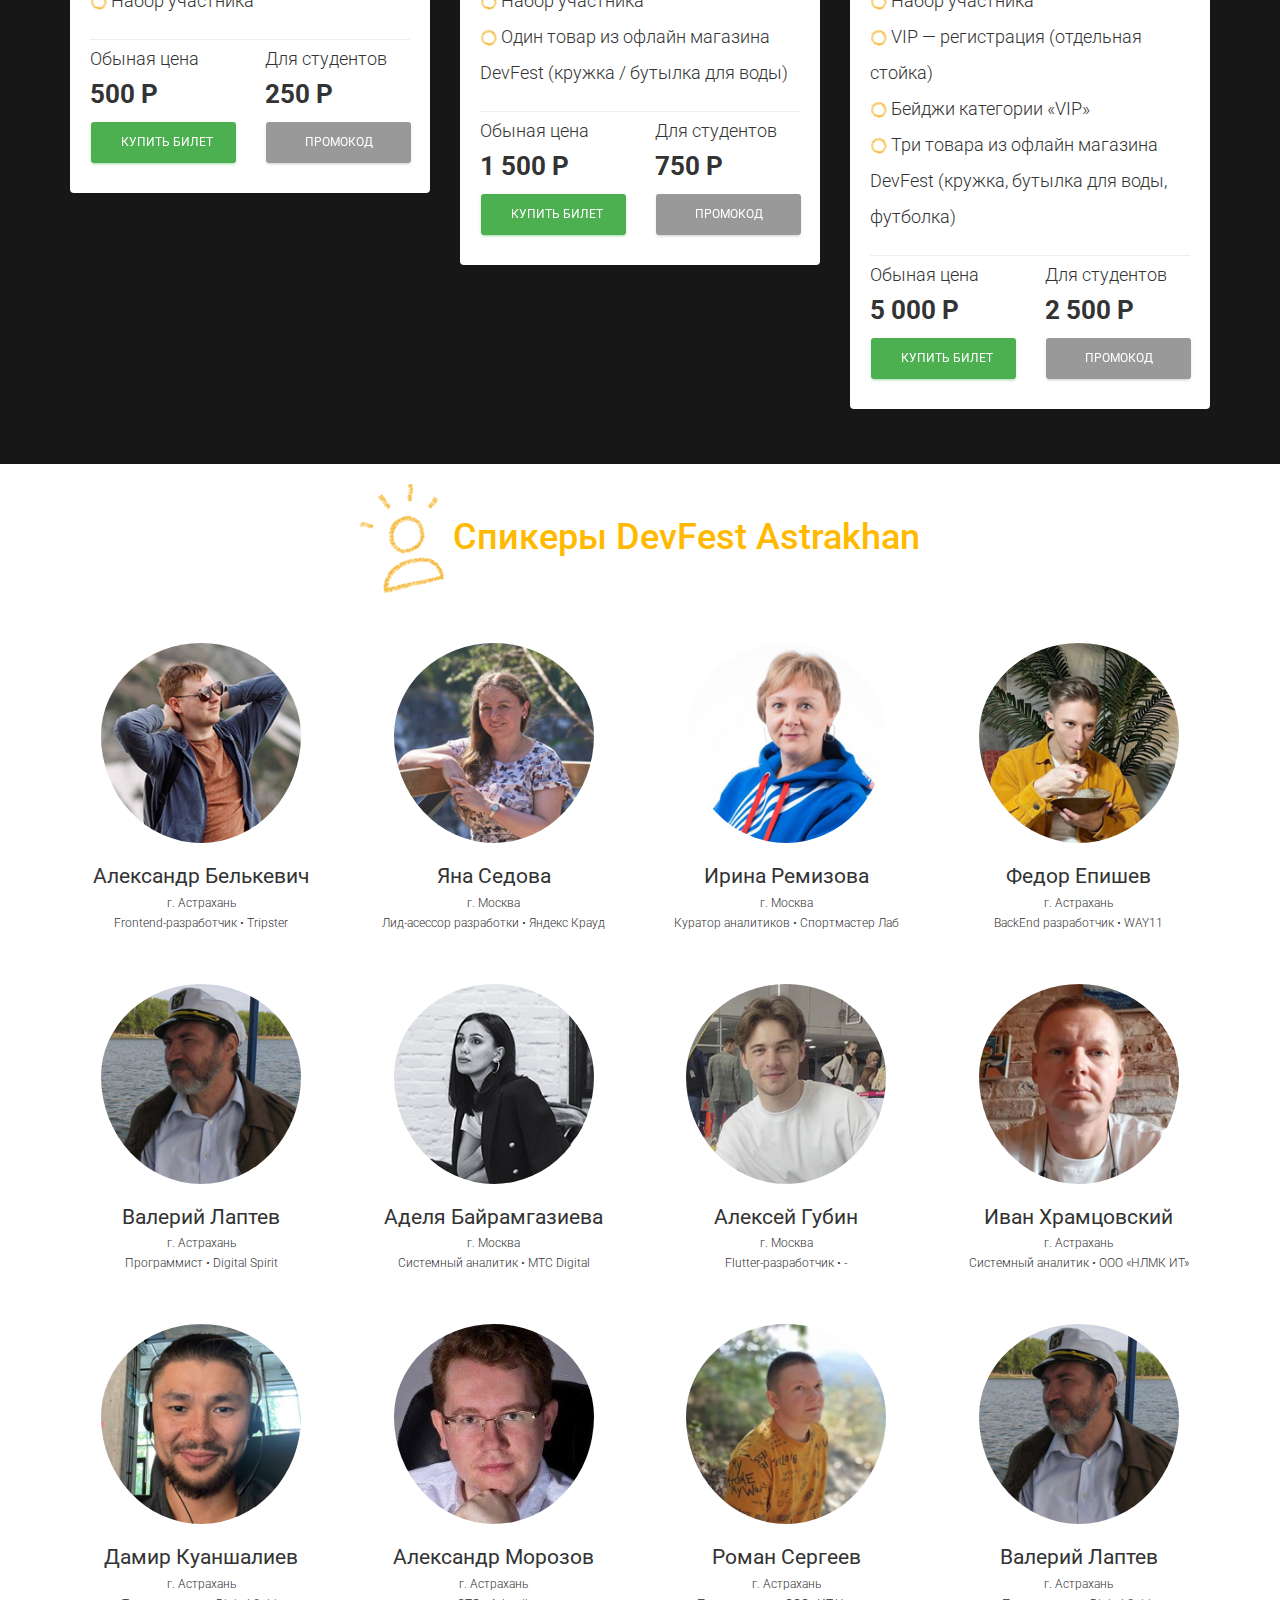
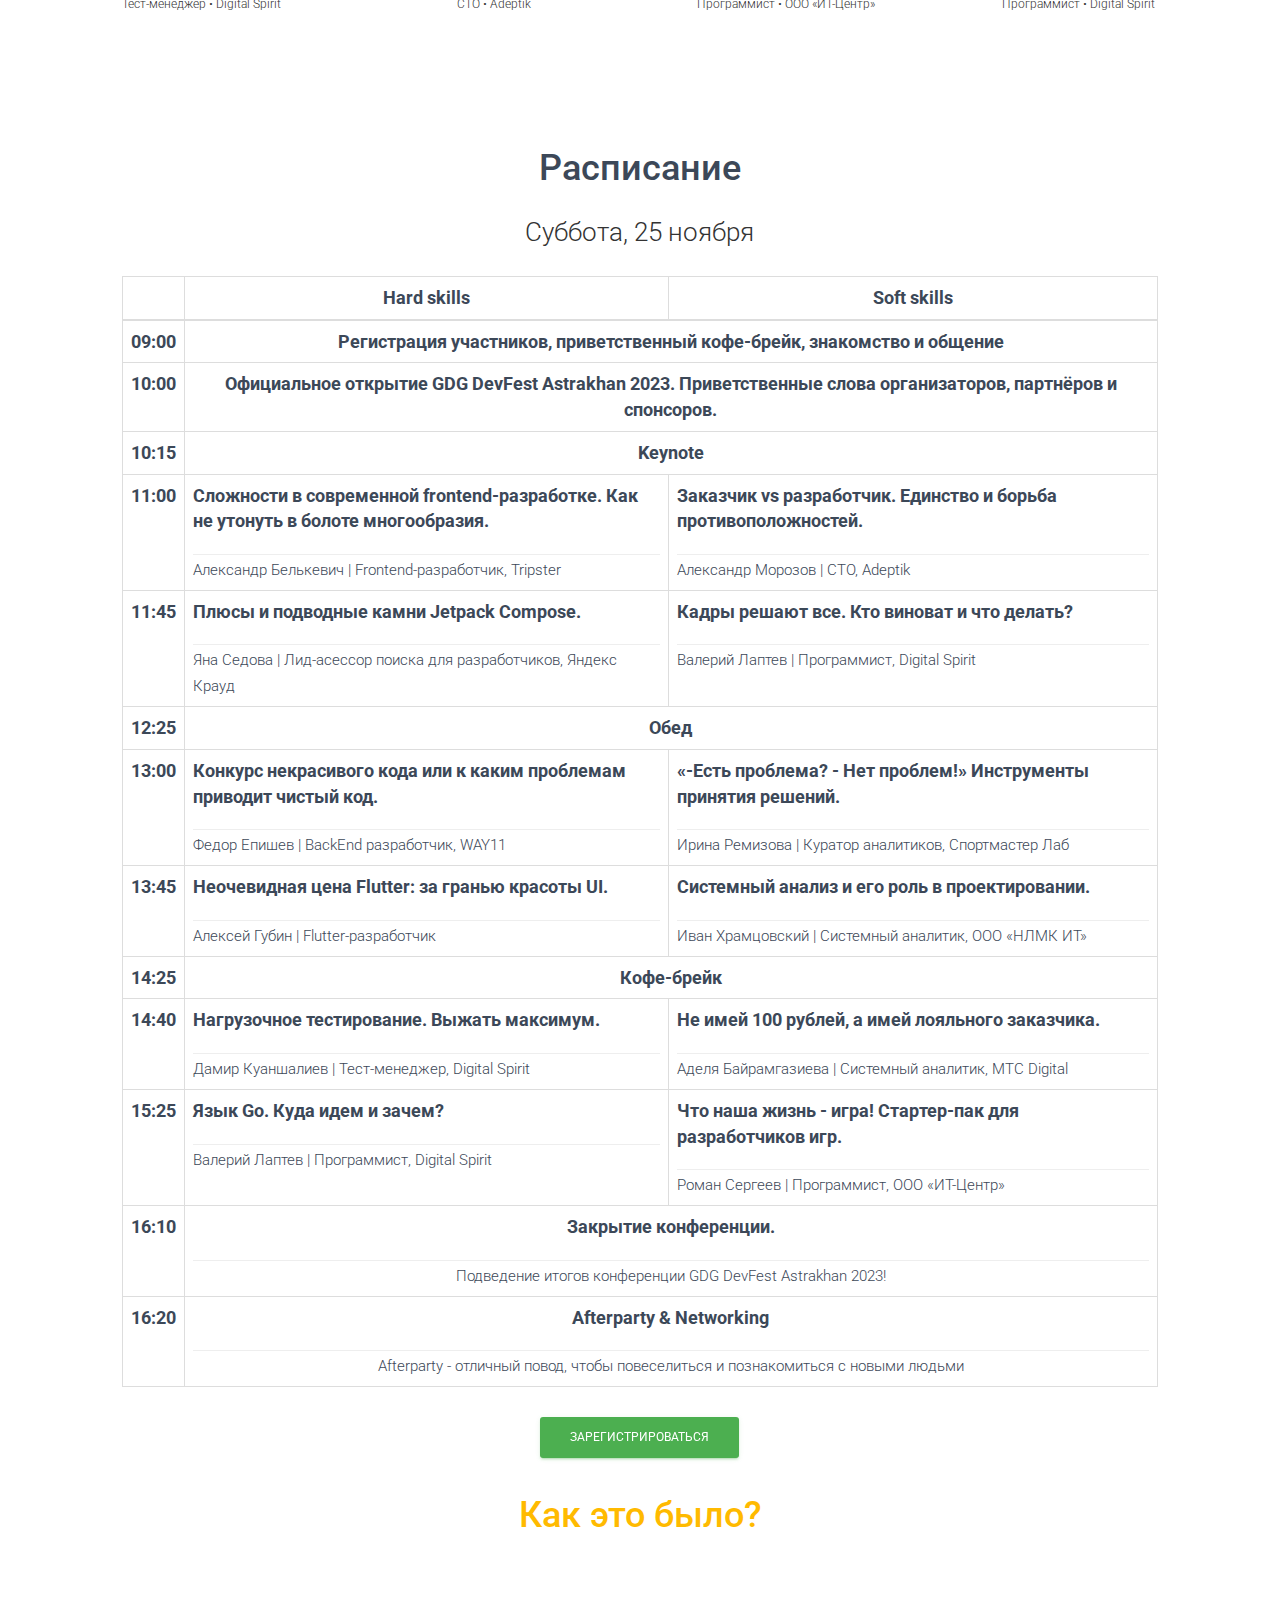
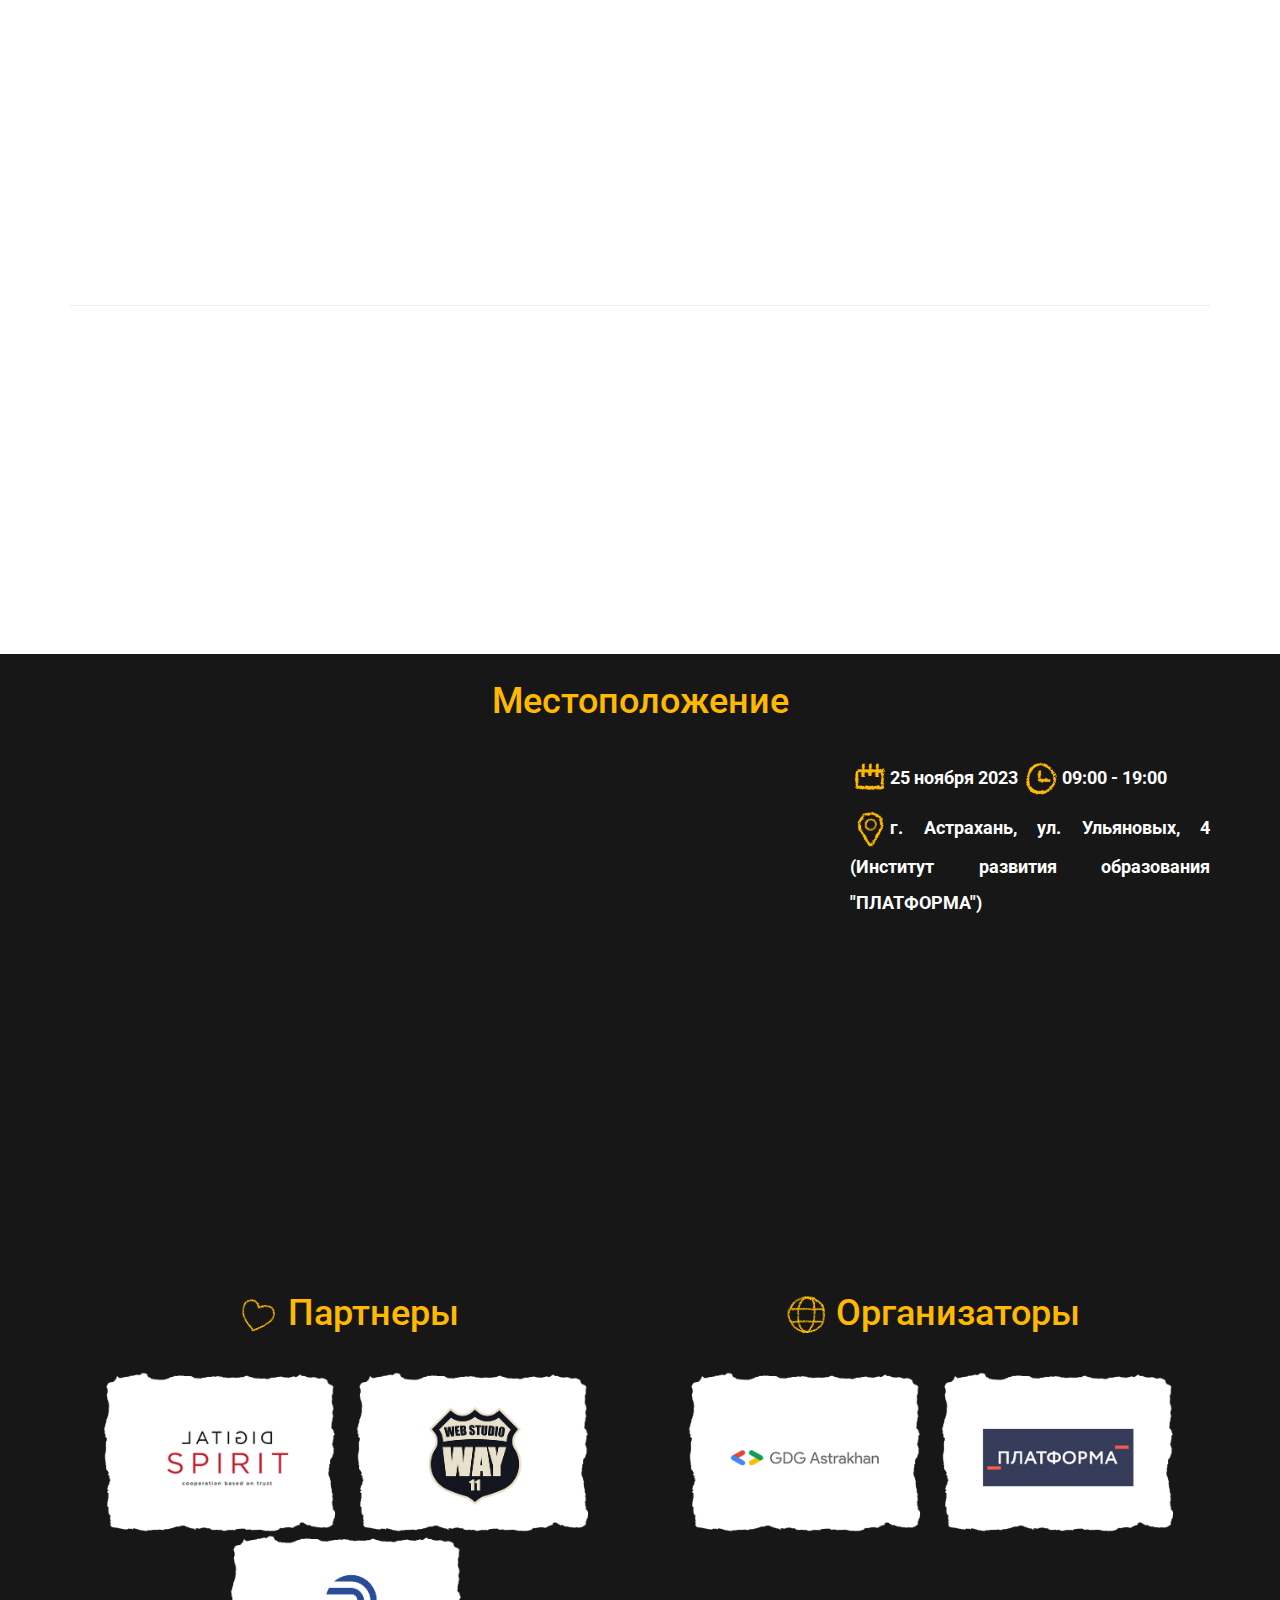
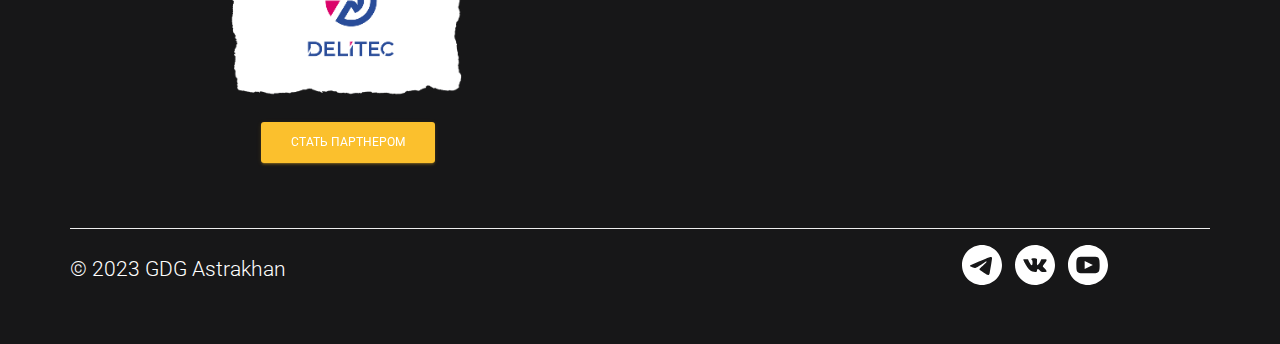
==== commit ba51d960: "штше" ====
--- a/index.html
+++ b/index.html
@@ -456,7 +456,7 @@
                                           <small>Александр Белькевич | Frontend-разработчик, Tripster</small>
                                        </td>
                                        <td speakerId="8" class="speaker">
-                                          <strong>Заказчик vs разработчик. Кто виноват и что делать?</strong> 
+                                          <strong>Заказчик vs разработчик. Единство и борьба противоположностей.</strong> 
                                           <hr>
                                           <small>Александр Морозов | CTO, Adeptik<small>
                                        </td>
@@ -469,7 +469,7 @@
                                           <small>Яна Седова | Лид-асессор поиска для разработчиков, Яндекс Крауд</small>
                                        </td>
                                        <td speakerId="5" class="speaker">
-                                          <strong>Кадры решают все. Кто виноват и что делать.</strong> 
+                                          <strong>Кадры решают все. Кто виноват и что делать?</strong> 
                                           <hr>
                                           <small>Валерий Лаптев | Программист, Digital Spirit<small>
                                        </td>
@@ -524,7 +524,7 @@
                                     <tr>
                                        <th scope="row">15:25</th>
                                        <td speakerId="4" class="speaker">
-                                          <strong>Язык Go. Куда идем и зачем.</strong>
+                                          <strong>Язык Go. Куда идем и зачем?</strong>
                                           <hr>
                                           <small>Валерий Лаптев | Программист, Digital Spirit</small>
                                        </td>
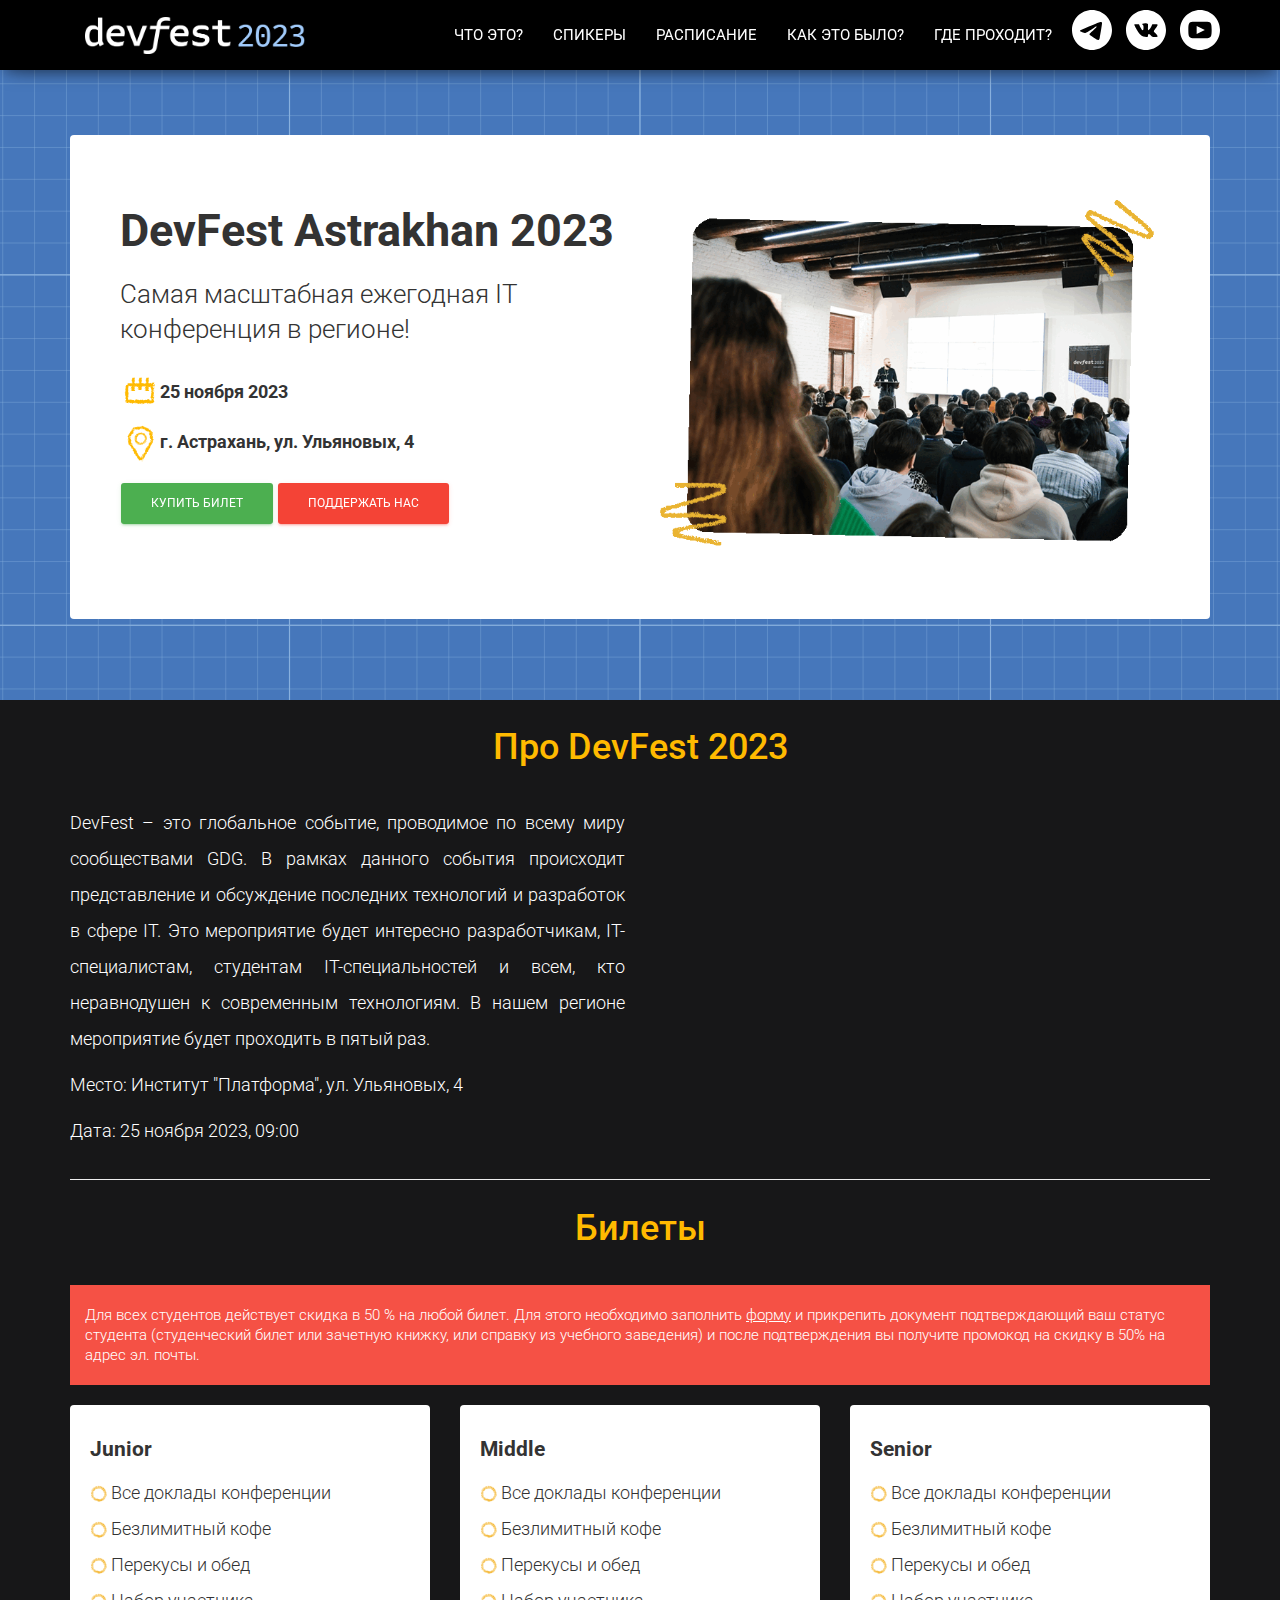
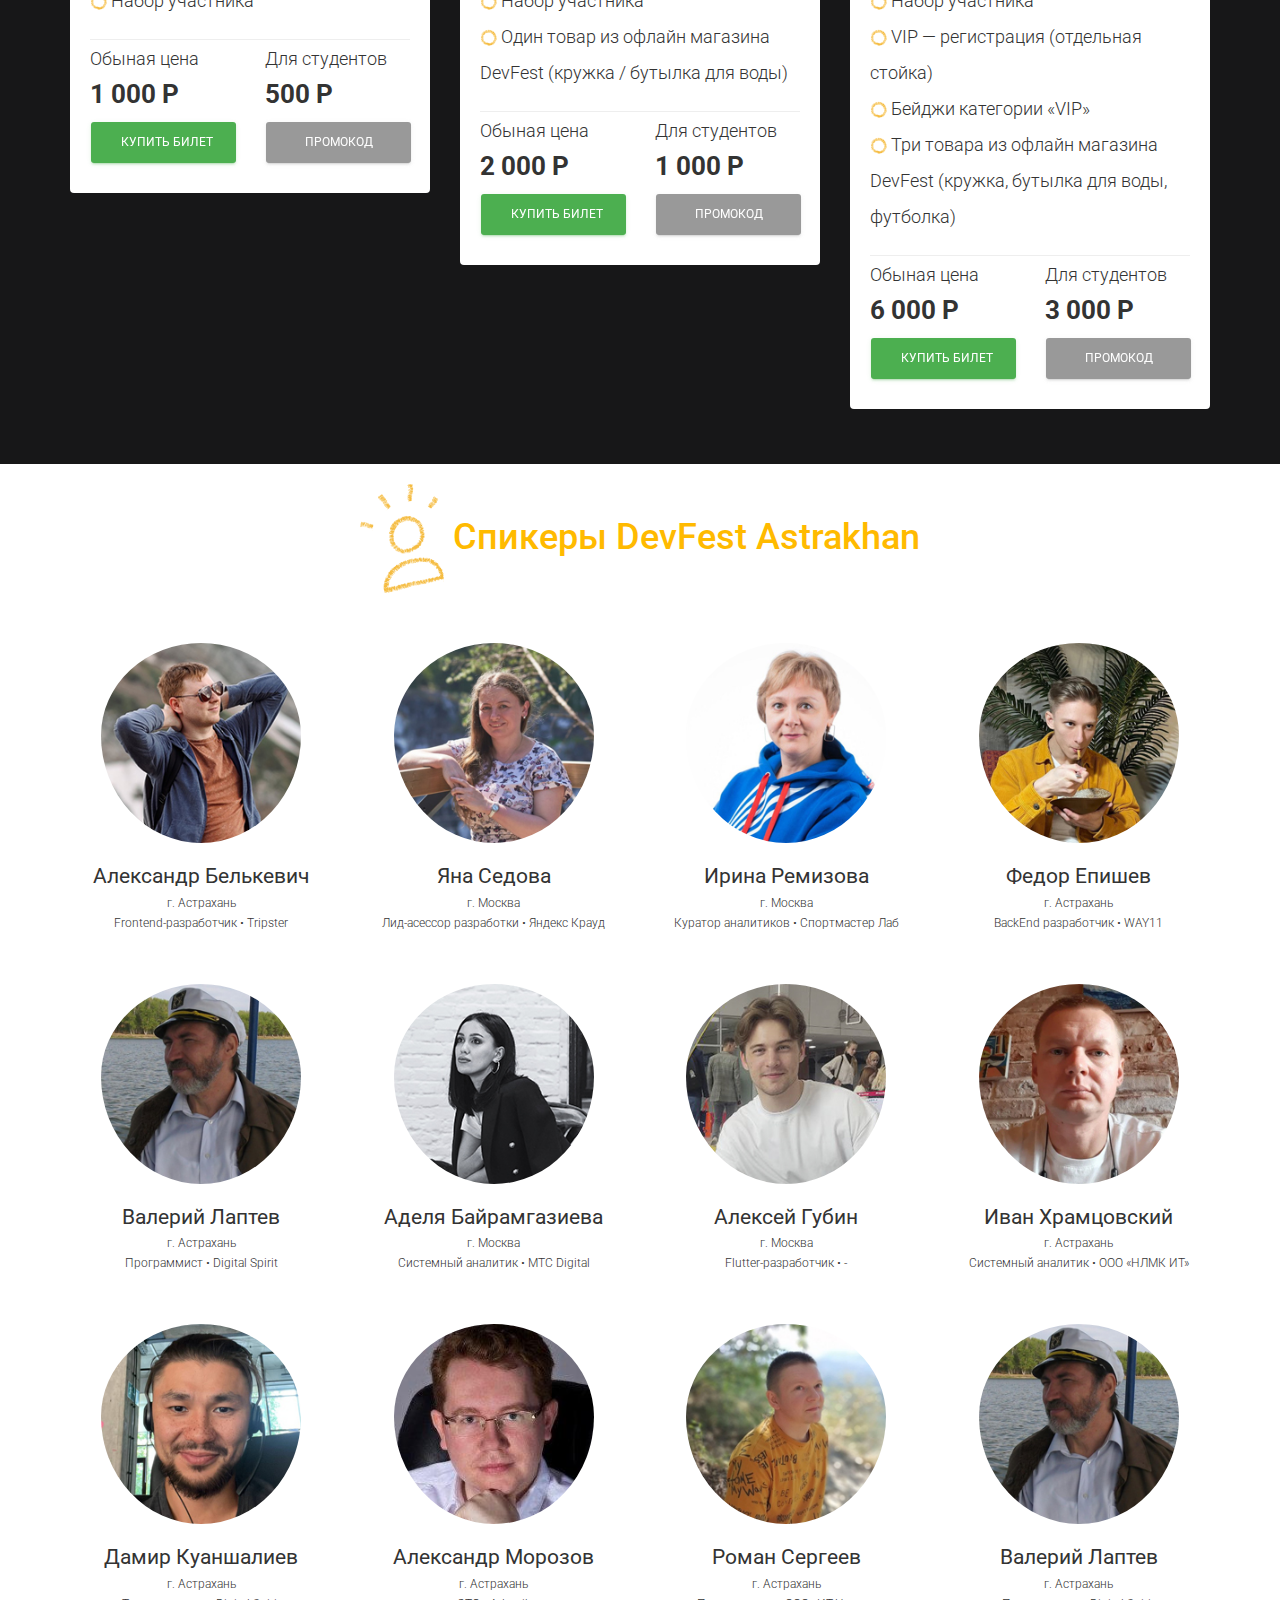
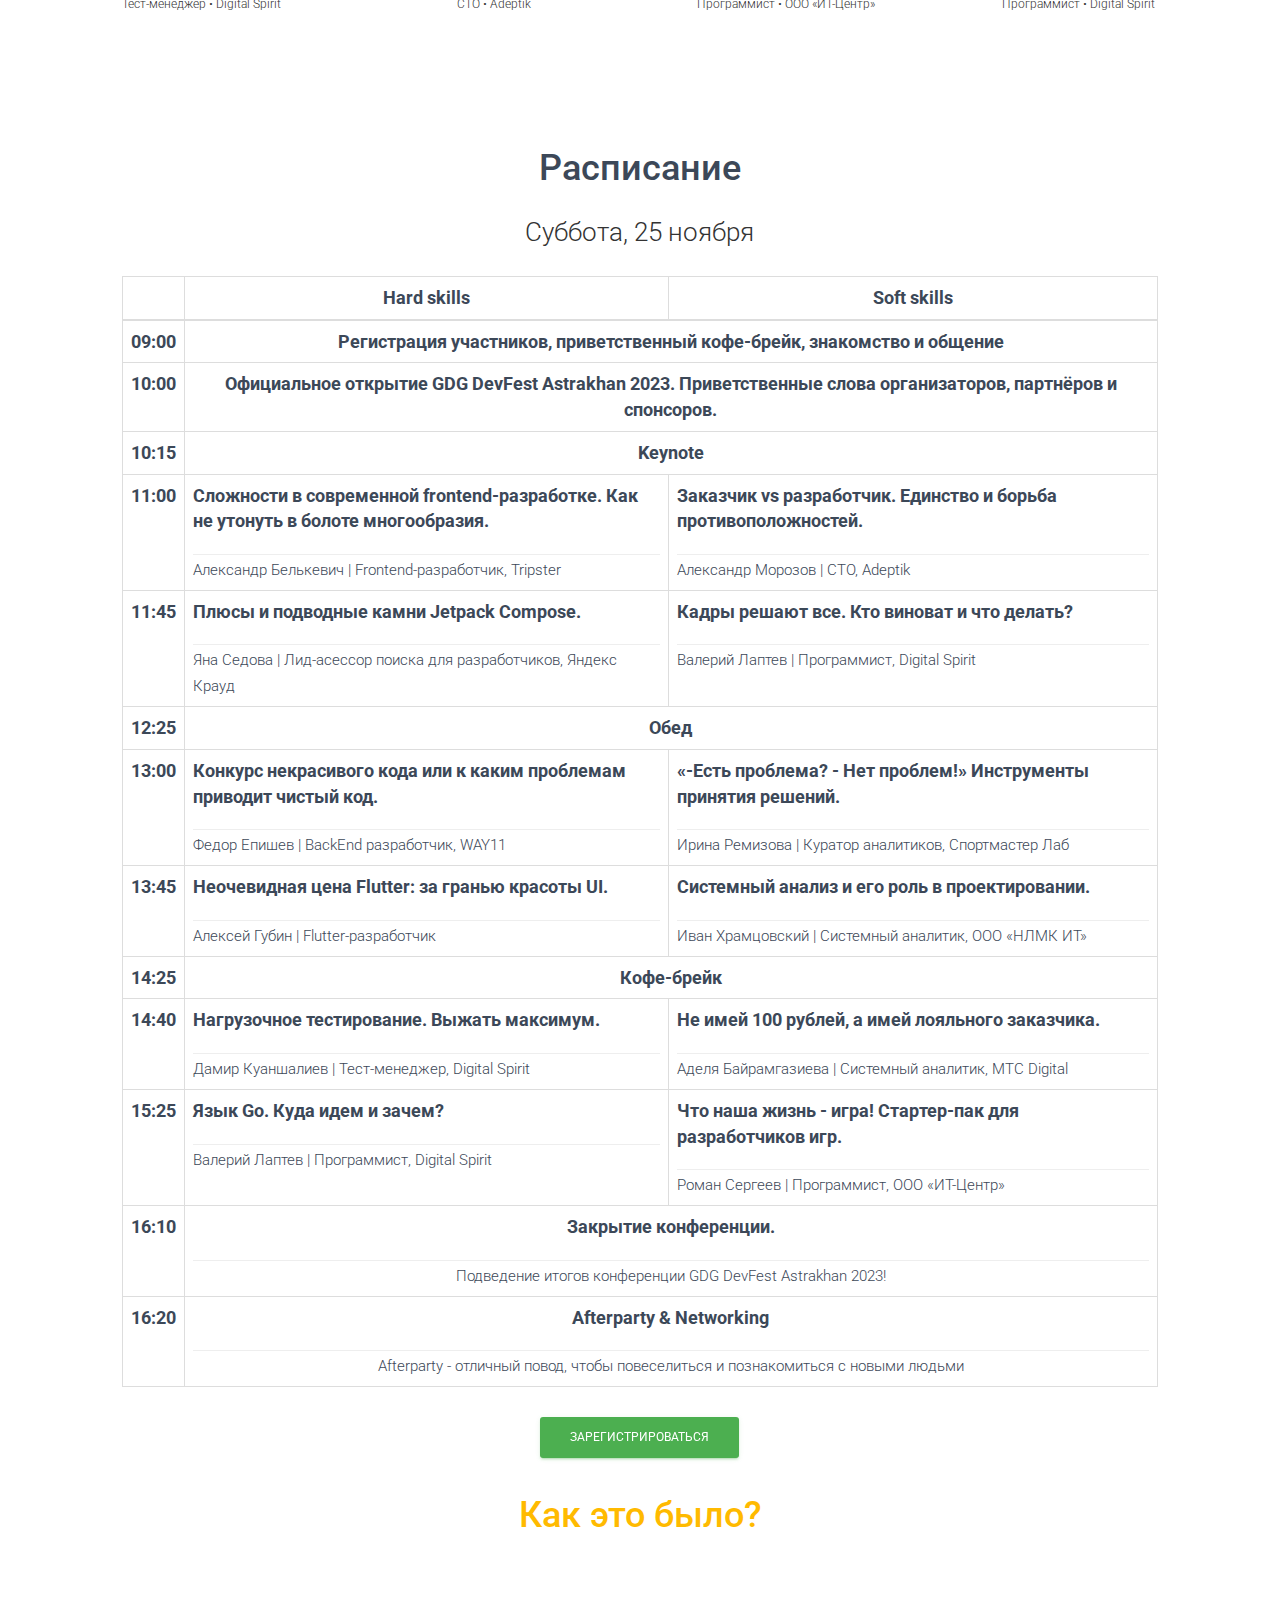
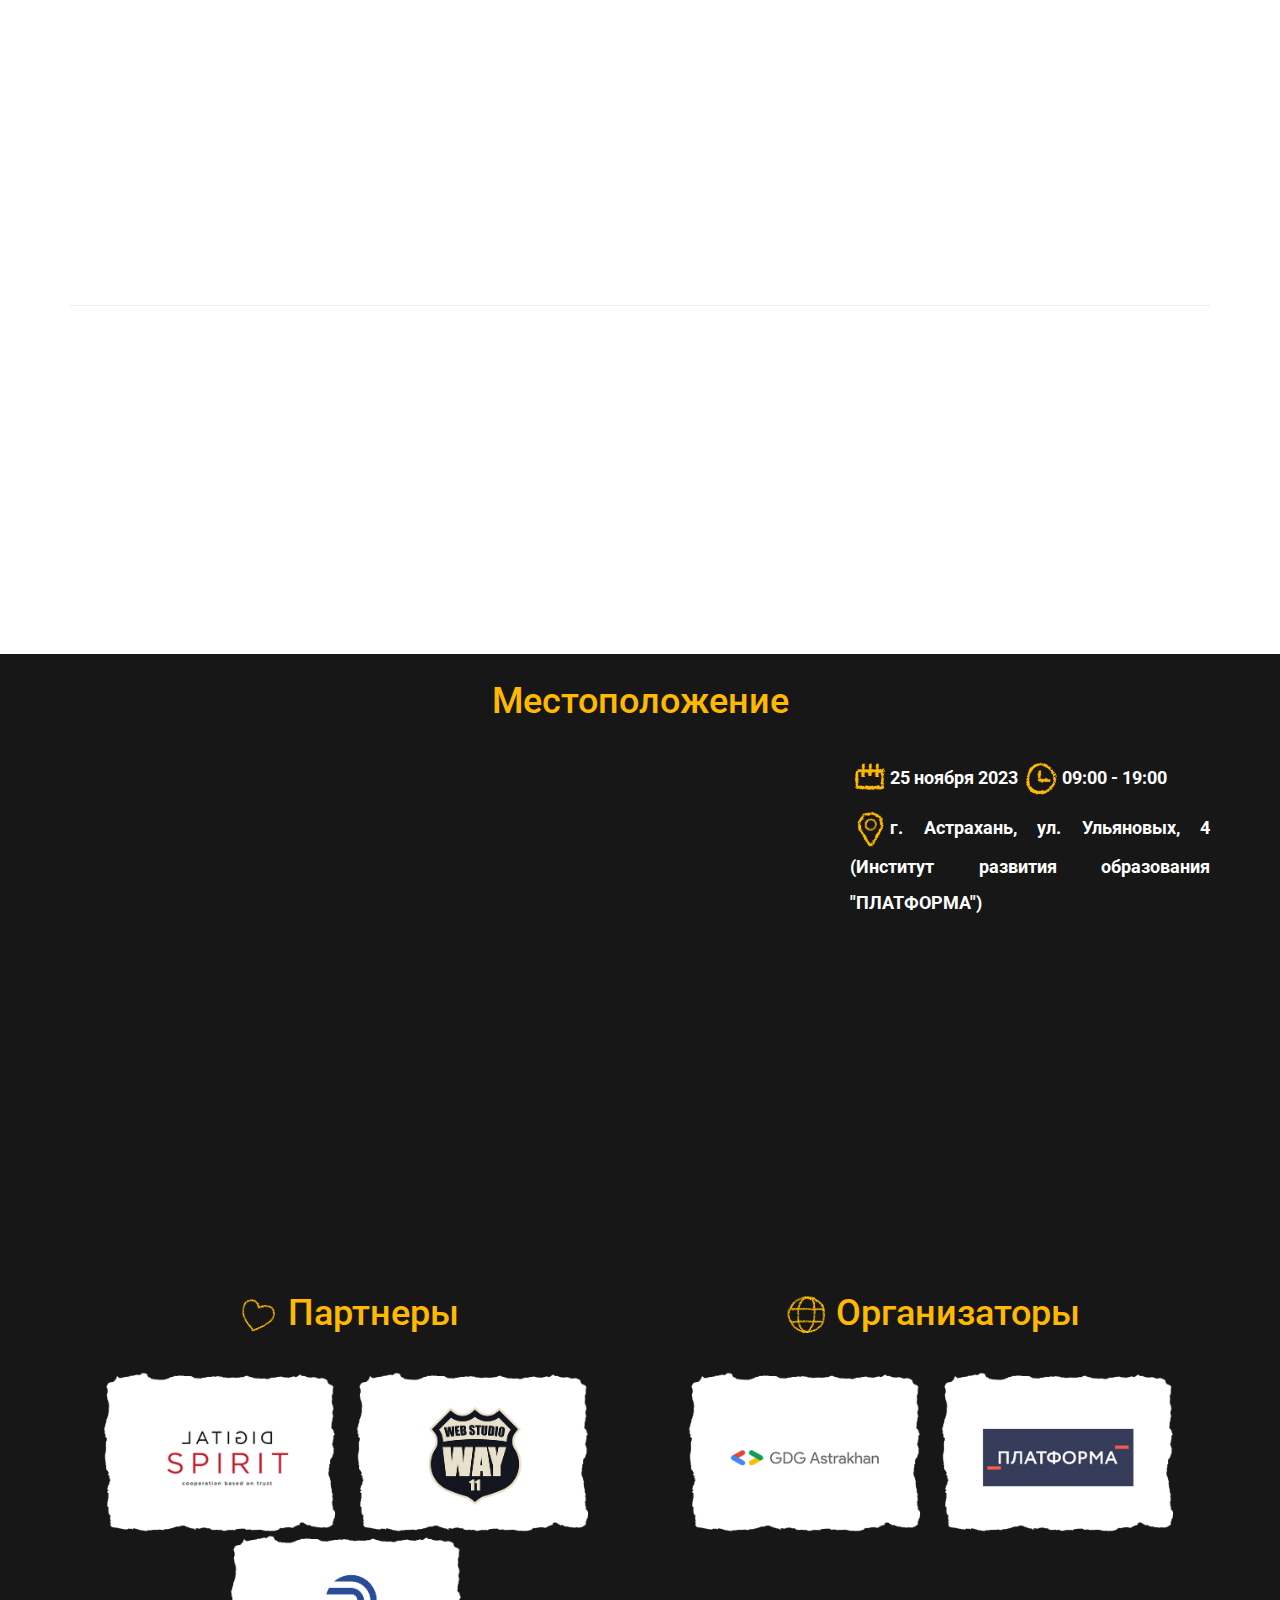
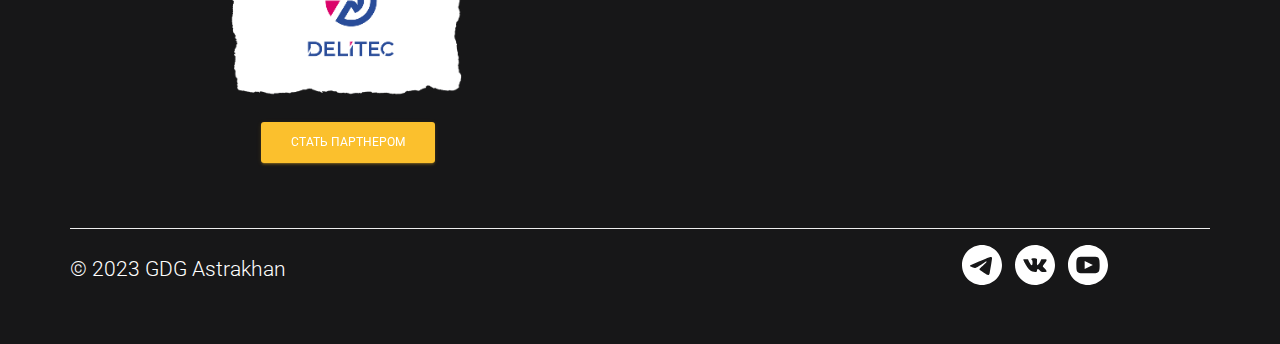
==== commit 91521c1b: "Update index.html" ====
--- a/index.html
+++ b/index.html
@@ -178,7 +178,7 @@
                            <div class="row">
                               <div class="col-md-6">
                                  <p>Обыная цена</p>
-                                 <strong class="price">500 P </strong>
+                                 <strong class="price">1 000 P </strong>
                                  <a href="#" onclick="showEventsNhForm('https://events.nethouse.ru/buy_tickets/83870')" class="btn btn-success btn-block">
                                  Купить билет
                                  <div class="ripple-container"></div>
@@ -186,7 +186,7 @@
                               </div>
                               <div class="col-md-6">
                                  <p>Для студентов</p>
-                                 <strong class="price">250 P </strong>
+                                 <strong class="price">500 P </strong>
                                  <a href="#" data-toggle="modal" data-target="#staticBackdrop" class="btn btn-default btn-block">
                                  Промокод
                                  <div class="ripple-container"></div>
@@ -208,7 +208,7 @@
                            <div class="row">
                               <div class="col-md-6">
                                  <p>Обыная цена</p>
-                                 <strong class="price">1 500 P </strong>
+                                 <strong class="price">2 000 P </strong>
                                  <a href="#" onclick="showEventsNhForm('https://events.nethouse.ru/buy_tickets/83870')" class="btn btn-success btn-block">
                                  Купить билет
                                  <div class="ripple-container"></div>
@@ -216,7 +216,7 @@
                               </div>
                               <div class="col-md-6">
                                  <p>Для студентов</p>
-                                 <strong class="price">750 P </strong>
+                                 <strong class="price">1 000 P </strong>
                                  <a href="#" data-toggle="modal" data-target="#staticBackdrop" class="btn btn-default btn-block">
                                  Промокод
                                  <div class="ripple-container"></div>
@@ -240,7 +240,7 @@
                            <div class="row">
                               <div class="col-md-6">
                                  <p>Обыная цена</p>
-                                 <strong class="price">5 000 P </strong>
+                                 <strong class="price">6 000 P </strong>
                                  <a href="#" onclick="showEventsNhForm('https://events.nethouse.ru/buy_tickets/83870')" class="btn btn-success btn-block">
                                  Купить билет
                                  <div class="ripple-container"></div>
@@ -248,7 +248,7 @@
                               </div>
                               <div class="col-md-6">
                                  <p>Для студентов</p>
-                                 <strong class="price">2 500 P </strong>
+                                 <strong class="price">3 000 P </strong>
                                  <a href="#" data-toggle="modal" data-target="#staticBackdrop" class="btn btn-default btn-block">
                                  Промокод
                                  <div class="ripple-container"></div>
